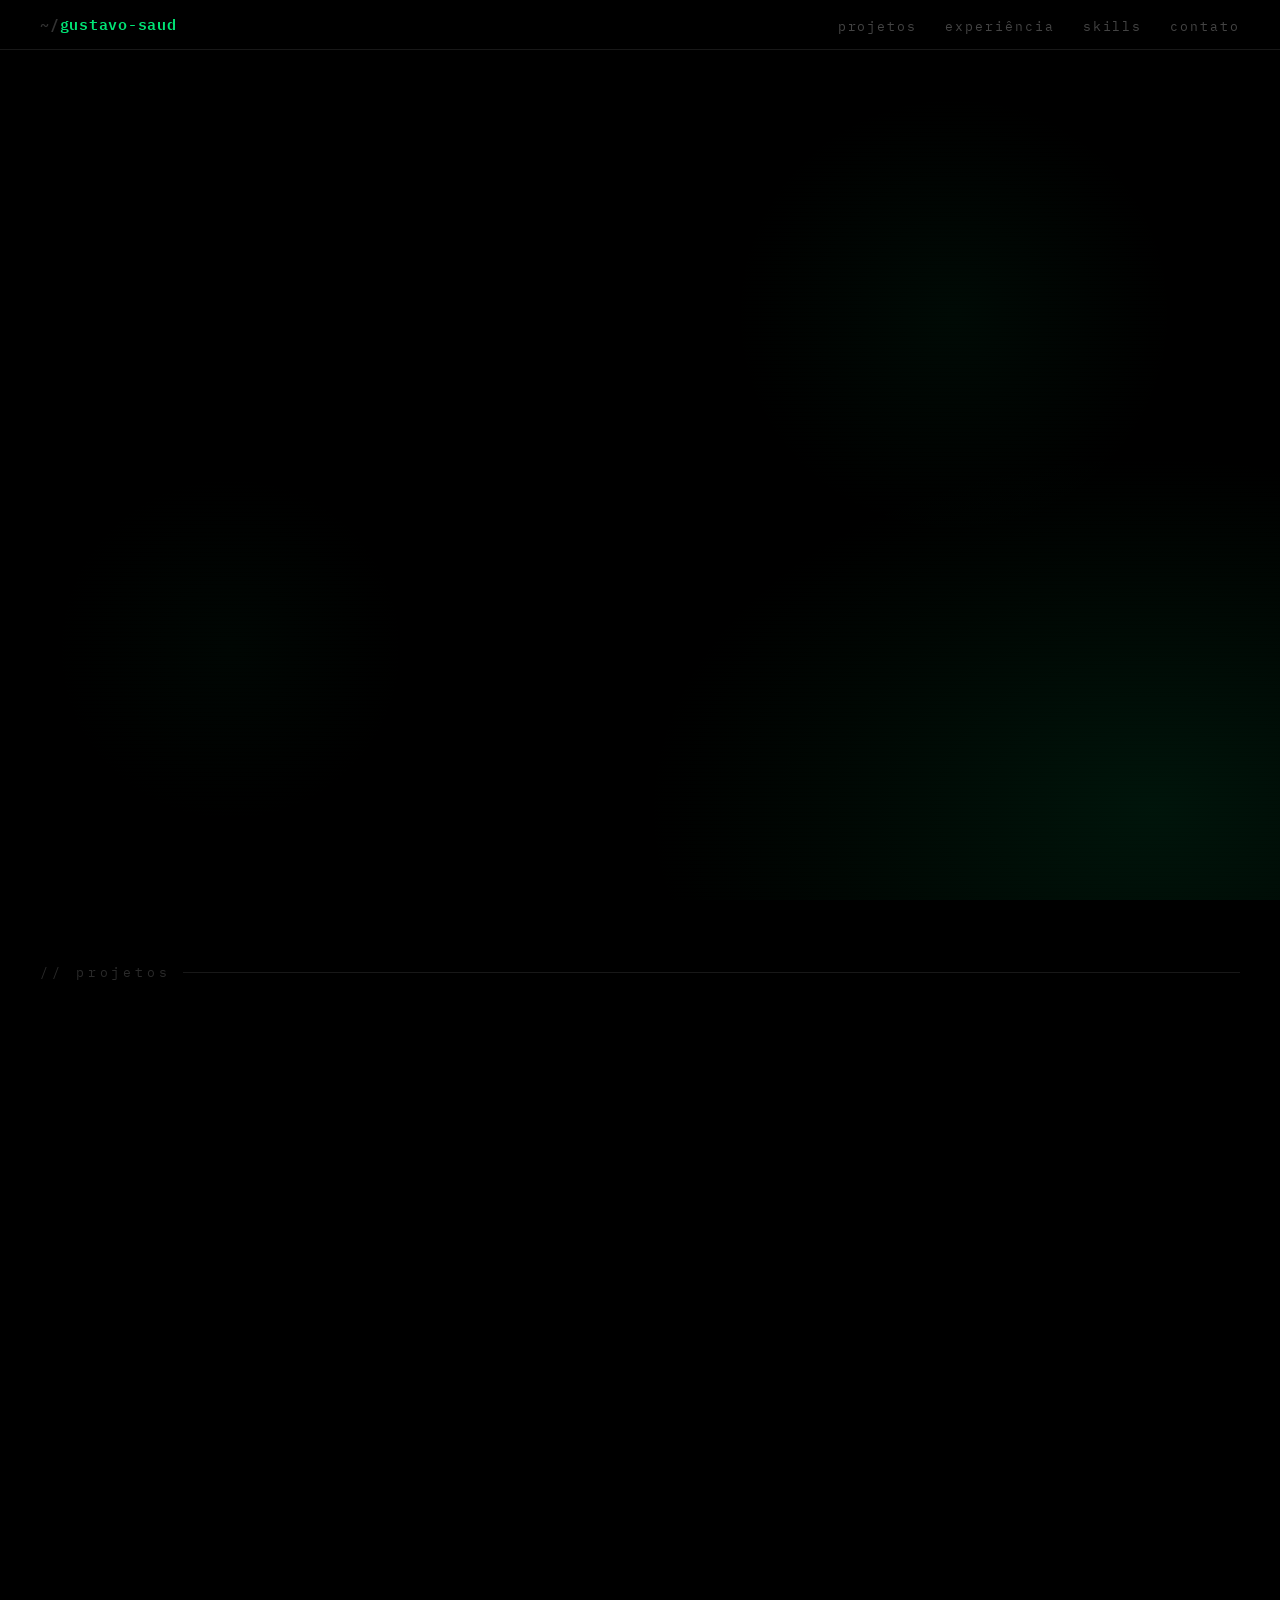
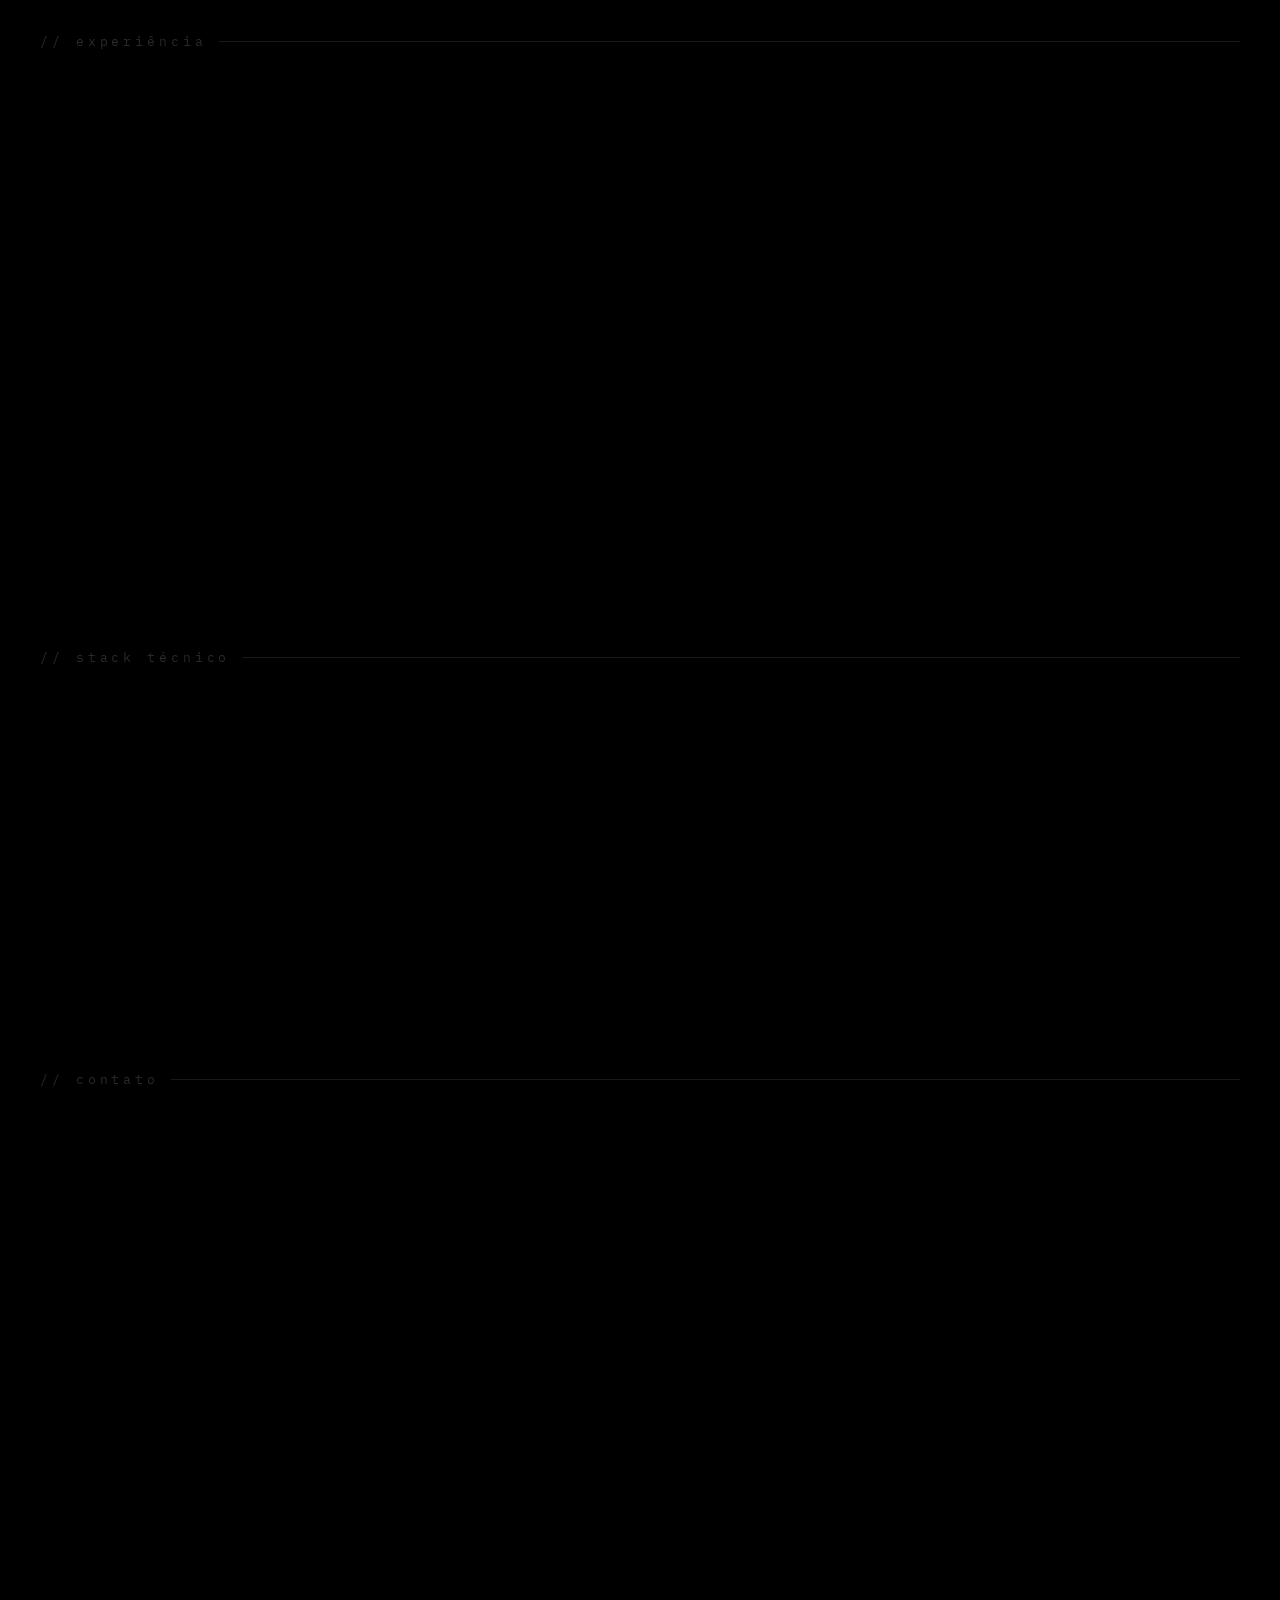
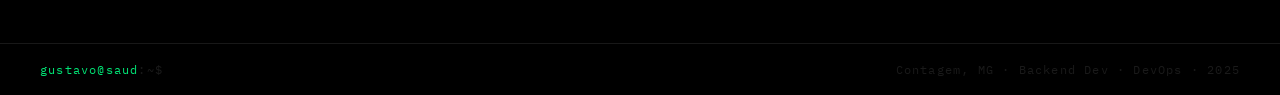
==== index.html @ 78faa511 "Update index.html" ====
<!DOCTYPE html>
<html lang="pt-BR">
<head>
  <meta charset="UTF-8"/>
  <meta name="viewport" content="width=device-width, initial-scale=1.0"/>
  <title>Gustavo Saud — Backend Dev & DevOps</title>

  <!-- Fonts -->
  <link href="https://fonts.googleapis.com/css2?family=IBM+Plex+Mono:wght@300;400;500;600&display=swap" rel="stylesheet"/>

  <!-- Devicons -->
  <link rel="stylesheet" href="https://cdn.jsdelivr.net/gh/devicons/devicon@v2.16.0/devicon.min.css"/>

  <!-- Estilos -->
  <link rel="stylesheet" href="css/style.css"/>
</head>
<body>

  <!-- Barra de progresso de scroll -->
  <div id="progress"></div>

  <!-- Fundo animado (CSS puro — editável em style.css) -->
  <div class="bg-glow">
    <div class="glow-c"></div>
    <div class="glow-tr"></div>
    <div class="glow-bl"></div>
  </div>

  <!-- Cursor customizado -->
  <div class="cur-dot"  id="cdot"></div>
  <div class="cur-ring" id="cring"></div>

  <!-- ══════════════════════════════════
       MODAL (compartilhado por projetos
       e experiências)
  ══════════════════════════════════ -->
  <div class="modal-overlay" id="mo">
    <div class="modal">
      <div class="modal-header">
        <div id="mhc"></div>
        <button class="modal-close" id="mcl">✕</button>
      </div>
      <div class="modal-body" id="mb"></div>
    </div>
  </div>

  <!-- ══════════════════════════════════
       NAV
  ══════════════════════════════════ -->
  <nav>
    <div class="logo"><span>~/</span>gustavo-saud</div>
    <ul class="nav-links">
      <li><a href="#projects">projetos</a></li>
      <li><a href="#experience">experiência</a></li>
      <li><a href="#skills">skills</a></li>
      <li><a href="#contact">contato</a></li>
    </ul>
  </nav>

  <!-- ══════════════════════════════════
       HERO
  ══════════════════════════════════ -->
  <section id="hero">
    <div class="hero-left">
      <div class="hero-tag reveal-left">
        — <span id="typed-tag" class="hero-typed"></span>
      </div>
      <h1>
        <div class="h1-s reveal-left" style="transition-delay:.05s">Gustavo</div>
        <div class="h1-o reveal-left" style="transition-delay:.1s">Saud</div>
      </h1>
      <p class="hero-sub reveal-left" style="transition-delay:.15s">
        Analista NOC Jr. na Prolinx, monitorando infraestrutura 24x7.
        Construo APIs com Django, automatizo pipelines com Docker
        e tenho 2 sistemas em produção.
      </p>
      <div class="hero-btns reveal-left" style="transition-delay:.2s">
        <a href="#projects" class="btn btn-p">ver projetos</a>
        <a href="#contact"  class="btn btn-g">contato</a>
        <a href="cv.pdf" download class="btn btn-cv">↓ download cv</a>
      </div>
    </div>

    <div class="hero-right">
      <div class="hcard reveal" style="transition-delay:.10s">
        <div class="hcard-label">// Experiência</div>
        <div class="hcard-val" data-target="2" data-suffix="+">0+</div>
        <div class="hcard-sub">anos em tecnologia</div>
      </div>
      <div class="hcard reveal" style="transition-delay:.15s">
        <div class="hcard-label">// Em produção</div>
        <div class="hcard-val" data-target="2" data-suffix="">0</div>
        <div class="hcard-sub">projetos ativos</div>
      </div>
      <div class="hcard reveal" style="transition-delay:.20s">
        <div class="hcard-label">// Status</div>
        <div class="hcard-sub" style="margin-top:8px;font-size:13px;">
          <span class="sdot"></span>Aberto a oportunidades
        </div>
      </div>
      <div class="hcard reveal" style="transition-delay:.25s">
        <div class="hcard-label">// Clouds</div>
        <div class="hcard-val" data-target="3" data-suffix="">0</div>
        <div class="hcard-sub">AWS · Azure · Huawei</div>
      </div>
      <div class="hcard reveal" style="padding:0;overflow:hidden;border-radius:8px;transition-delay:.30s">
        <img
          src="https://i.ibb.co/qMgWtKKs/Whats-App-Image-2026-05-28-at-22-35-43.jpg"
          alt="Gustavo Saud"
          style="width:100%;height:100%;min-height:158px;object-fit:cover;object-position:center top;display:block;filter:grayscale(20%) contrast(1.05);"
        />
      </div>
      <div class="hcard reveal" style="transition-delay:.35s">
        <div class="hcard-label">// Stack</div>
        <div class="tech-list">
          <span class="tech on">Python</span>
          <span class="tech on">Django</span>
          <span class="tech on">Docker</span>
          <span class="tech">Linux</span>
          <span class="tech">Zabbix</span>
          <span class="tech">n8n</span>
        </div>
      </div>
    </div>
  </section>

  <!-- ══════════════════════════════════
       PROJETOS
  ══════════════════════════════════ -->
  <section class="bsec" id="projects">
    <div class="sec-label">// projetos</div>
    <div class="proj-bento">

      <div class="cb pcard reveal" onclick="openM('proj','growth')">
        <div class="pcard-badge"><span class="sdot" style="width:5px;height:5px;"></span>EM PRODUÇÃO</div>
        <div class="pcard-num">01</div>
        <div class="pcard-name">Growth Ocean — CRM & ERP</div>
        <div class="pcard-desc">Sistema completo de gestão para agência de marketing digital. Do funil de captação até a entrega, tudo em uma plataforma.</div>
        <div class="pcard-stack">
          <span class="stag"><i class="devicon-django-plain"></i>Django 5.1</span>
          <span class="stag"><i class="devicon-postgresql-plain"></i>PostgreSQL</span>
          <span class="stag"><i class="devicon-docker-plain"></i>Docker</span>
          <span class="stag">Railway</span>
          <span class="stag">Asaas</span>
        </div>
        <div class="pcard-hint">clique para ver detalhes →</div>
      </div>

      <div class="cb pcard reveal" style="transition-delay:.05s" onclick="openM('proj','billing')">
        <div class="pcard-badge"><span class="sdot" style="width:5px;height:5px;"></span>EM PRODUÇÃO</div>
        <div class="pcard-num">02</div>
        <div class="pcard-name">Plataforma Multi-Cloud Billing</div>
        <div class="pcard-desc">Gestão centralizada de custos AWS, Azure e Huawei para empresa de cibersegurança e infraestrutura.</div>
        <div class="pcard-stack">
          <span class="stag"><i class="devicon-python-plain"></i>Python</span>
          <span class="stag"><i class="devicon-django-plain"></i>Django</span>
          <span class="stag"><i class="devicon-docker-plain"></i>Docker Swarm</span>
          <span class="stag">n8n</span>
        </div>
        <div class="pcard-hint">clique para ver detalhes →</div>
      </div>

      <div class="cb pcard reveal" style="transition-delay:.10s" onclick="openM('proj','homelab')">
        <div class="pcard-num">03</div>
        <div class="pcard-name">Saud Homelab</div>
        <div class="pcard-desc">Ambiente pessoal de monitoramento com Zabbix e alertas automáticos via Telegram Bot API.</div>
        <div class="pcard-stack">
          <span class="stag">Zabbix</span>
          <span class="stag"><i class="devicon-python-plain"></i>Python</span>
          <span class="stag"><i class="devicon-ubuntu-plain"></i>Ubuntu Server</span>
          <span class="stag"><i class="devicon-docker-plain"></i>Docker</span>
        </div>
        <div class="pcard-hint">clique para ver detalhes →</div>
      </div>

      <div class="cb pcard reveal" style="transition-delay:.15s" onclick="openM('proj','transparencia')">
        <div class="pcard-num">04</div>
        <div class="pcard-name">Transparência Bot</div>
        <div class="pcard-desc">Bot RPA para consulta no Portal da Transparência com bypass de WAF e evidência em Base64.</div>
        <div class="pcard-stack">
          <span class="stag"><i class="devicon-python-plain"></i>Python</span>
          <span class="stag"><i class="devicon-fastapi-plain"></i>FastAPI</span>
          <span class="stag">Playwright</span>
          <span class="stag"><i class="devicon-docker-plain"></i>Docker</span>
          <span class="stag">n8n</span>
        </div>
        <div class="pcard-hint">clique para ver detalhes →</div>
      </div>

    </div>
  </section>

  <!-- ══════════════════════════════════
       EXPERIÊNCIA
  ══════════════════════════════════ -->
  <section class="bsec" id="experience">
    <div class="sec-label">// experiência</div>
    <div class="exp-bento">

      <div class="cb ecard reveal" onclick="openM('exp','noc')">
        <div class="ecard-period">Out/2025 – Atual <span class="ecard-now">● ATUAL</span></div>
        <div class="ecard-co">Prolinx</div>
        <div class="ecard-role">Analista de Monitoramento Jr. (NOC)</div>
        <ul class="ecard-ul">
          <li>Monitoramento 24x7 com Zabbix</li>
          <li>Resposta a incidentes · Linux</li>
          <li>VMware · Hyper-V · Service Desk</li>
        </ul>
        <div class="ecard-hint">clique para ver detalhes →</div>
      </div>

      <div class="cb ecard reveal" style="transition-delay:.05s" onclick="openM('exp','suporte_prolinx')">
        <div class="ecard-period">Dez/2024 – Out/2025</div>
        <div class="ecard-co">Prolinx</div>
        <div class="ecard-role">Assistente de Suporte Técnico</div>
        <ul class="ecard-ul">
          <li>Suporte remoto · Windows · M365</li>
          <li>Sophos · pfSense · VPN</li>
        </ul>
        <div class="ecard-hint">clique para ver detalhes →</div>
      </div>

      <div class="cb ecard reveal" style="transition-delay:.10s" onclick="openM('exp','siematec')">
        <div class="ecard-period">Jun/2024 – Nov/2024</div>
        <div class="ecard-co">Siematec Informática</div>
        <div class="ecard-role">Analista de Suporte</div>
        <ul class="ecard-ul">
          <li>Suporte ERP especializado</li>
          <li>Análise SQL · Scripts corretivos</li>
        </ul>
        <div class="ecard-hint">clique para ver detalhes →</div>
      </div>

      <div class="cb ecard reveal" style="transition-delay:.15s" onclick="openM('exp','space_telecom')">
        <div class="ecard-period">Out/2023 – Jul/2024</div>
        <div class="ecard-co">Space Telecom</div>
        <div class="ecard-role">Técnico de Suporte</div>
        <ul class="ecard-ul">
          <li>Config de roteadores · ONU · ONT</li>
          <li>Monitoramento e análise de rede</li>
        </ul>
        <div class="ecard-hint">clique para ver detalhes →</div>
      </div>

    </div>
  </section>

  <!-- ══════════════════════════════════
       SKILLS
  ══════════════════════════════════ -->
  <section class="bsec" id="skills">
    <div class="sec-label">// stack técnico</div>
    <div class="skills-grid">

      <div class="cb scard reveal">
        <div class="scard-title">// backend</div>
        <div class="skill-items">
          <div class="skill-item hot"><i class="devicon-python-plain colored"></i>Python</div>
          <div class="skill-item hot"><i class="devicon-django-plain"></i>Django</div>
          <div class="skill-item"><i class="devicon-nodejs-plain colored"></i>Node.js</div>
          <div class="skill-item"><i class="devicon-flask-original"></i>Flask</div>
          <div class="skill-item"><i class="devicon-fastapi-plain colored"></i>FastAPI</div>
        </div>
      </div>

      <div class="cb scard reveal" style="transition-delay:.05s">
        <div class="scard-title">// devops</div>
        <div class="skill-items">
          <div class="skill-item hot"><i class="devicon-docker-plain colored"></i>Docker</div>
          <div class="skill-item hot"><i class="devicon-docker-plain colored"></i>Docker Swarm</div>
          <div class="skill-item"><i class="devicon-linux-plain colored"></i>Linux</div>
          <div class="skill-item"><i class="devicon-bash-plain colored"></i>Bash</div>
          <div class="skill-item">Traefik</div>
          <div class="skill-item">n8n</div>
        </div>
      </div>

      <div class="cb scard reveal" style="transition-delay:.10s">
        <div class="scard-title">// cloud & infra</div>
        <div class="skill-items">
          <div class="skill-item"><i class="devicon-amazonwebservices-plain colored"></i>AWS</div>
          <div class="skill-item"><i class="devicon-azure-plain colored"></i>Azure</div>
          <div class="skill-item">Huawei Cloud</div>
          <div class="skill-item">VMware</div>
          <div class="skill-item">Hyper-V</div>
        </div>
      </div>

      <div class="cb scard reveal" style="transition-delay:.15s">
        <div class="scard-title">// banco de dados</div>
        <div class="skill-items">
          <div class="skill-item hot"><i class="devicon-postgresql-plain colored"></i>PostgreSQL</div>
          <div class="skill-item"><i class="devicon-mysql-plain colored"></i>MySQL</div>
          <div class="skill-item"><i class="devicon-microsoftsqlserver-plain colored"></i>SQL Server</div>
        </div>
      </div>

      <div class="cb scard reveal" style="transition-delay:.20s">
        <div class="scard-title">// monitoramento</div>
        <div class="skill-items">
          <div class="skill-item hot">Zabbix</div>
          <div class="skill-item">NOC 24x7</div>
          <div class="skill-item"><i class="devicon-telegram-plain colored"></i>Telegram Bot</div>
        </div>
      </div>

      <div class="cb scard reveal" style="transition-delay:.25s">
        <div class="scard-title">// redes & seg.</div>
        <div class="skill-items">
          <div class="skill-item">Sophos</div>
          <div class="skill-item">pfSense</div>
          <div class="skill-item">VPN</div>
          <div class="skill-item">Firewall</div>
        </div>
      </div>

    </div>
  </section>

  <!-- ══════════════════════════════════
       CONTATO
  ══════════════════════════════════ -->
  <section class="bsec" id="contact">
    <div class="sec-label">// contato</div>
    <div class="contact-bento">

      <div class="term-card reveal">
        <div class="term-bar">
          <div class="dot dr"></div>
          <div class="dot dy"></div>
          <div class="dot dg"></div>
        </div>
        <div class="term-body">
          <div class="term-col">
            <span><span class="ps">❯</span> whoami</span>
            <span class="vl">Gustavo Saud</span>
            <span>&nbsp;</span>
            <span><span class="ps">❯</span> cat local.txt</span>
            <span class="vl">Contagem, MG</span>
          </div>
          <div class="term-col">
            <span><span class="ps">❯</span> cat status.txt</span>
            <span class="vl">disponível</span>
            <span>&nbsp;</span>
            <span><span class="ps">❯</span> <span class="blink">_</span></span>
          </div>
        </div>
      </div>

      <a href="mailto:gusaud@hotmail.com" class="cb ccard reveal">
        <div class="ccard-label">// email</div>
        <div class="ccard-val">gusaud@hotmail.com</div>
        <div class="ccard-arrow">→</div>
      </a>

      <a href="https://linkedin.com/in/gustavosaud" target="_blank" class="cb ccard reveal" style="transition-delay:.05s">
        <div class="ccard-label">// linkedin</div>
        <div class="ccard-val">linkedin.com/in/gustavosaud</div>
        <div class="ccard-arrow">→</div>
      </a>

      <a href="https://github.com/robacenadev" target="_blank" class="cb ccard reveal" style="transition-delay:.10s">
        <div class="ccard-label">// github</div>
        <div class="ccard-val">
          <i class="devicon-github-original" style="font-size:15px;margin-right:4px;vertical-align:middle;"></i>
          robacenadev
        </div>
        <div class="ccard-arrow">→</div>
      </a>

      <a href="tel:+5531992109113" class="cb ccard reveal" style="transition-delay:.15s">
        <div class="ccard-label">// telefone</div>
        <div class="ccard-val">(31) 99210-9113</div>
        <div class="ccard-arrow">→</div>
      </a>

      <div class="cb ccard reveal" style="transition-delay:.20s;border-color:rgba(0,230,118,.1);">
        <div class="ccard-label">// certificações</div>
        <div style="margin-top:auto;font-size:10px;color:#333;line-height:2;">
          Sophos FW Engineer<br>
          Sophos Endpoint Eng.<br>
          ADS — Estácio
        </div>
      </div>

    </div>
  </section>

  <!-- ══════════════════════════════════
       FOOTER
  ══════════════════════════════════ -->
  <footer>
    <p><span class="g">gustavo@saud</span>:~$</p>
    <p>Contagem, MG · Backend Dev · DevOps · 2025</p>
  </footer>

  <!-- Scripts -->
  <script src="https://cdnjs.cloudflare.com/ajax/libs/typed.js/2.0.16/typed.umd.js"></script>
  <script src="js/background.js"></script>
  <script src="js/main.js"></script>

</body>
</html>
---- css/style.css ----
/* ── RESET & VARS ── */
*, *::before, *::after { margin: 0; padding: 0; box-sizing: border-box; cursor: none; }
html { scroll-behavior: smooth; }

:root {
  --bg:     #000000;
  --card:   #080808;
  --card2:  #0e0e0e;
  --border: #181818;
  --bord2:  #00e676;
  --green:  #00e676;
  --green2: #00c853;
  --muted:  #1c5c38;
  --dim:    #0a2e1c;
  --text:   #f0f0f0;
  --sub:    #707070;
}

body {
  background: var(--bg);
  color: var(--text);
  font-family: 'IBM Plex Mono', monospace;
  overflow-x: hidden;
}

/* ── SCANLINE OVERLAY ── */
body::after {
  content: '';
  position: fixed;
  inset: 0;
  background: repeating-linear-gradient(
    0deg,
    transparent, transparent 3px,
    rgba(0,0,0,.04) 3px, rgba(0,0,0,.04) 4px
  );
  pointer-events: none;
  z-index: 2;
}

/* ── SCROLL PROGRESS ── */
#progress {
  position: fixed;
  top: 0; left: 0;
  height: 2px;
  background: var(--green);
  z-index: 999;
  width: 0%;
  transition: width .1s linear;
  box-shadow: 0 0 8px rgba(0,230,118,.6);
}

/* ── GLOW BACKGROUND ── */
.bg-glow {
  position: fixed;
  inset: 0;
  z-index: 0;
  pointer-events: none;
  overflow: hidden;
}
.glow-c {
  position: absolute;
  top: 50%; left: 50%;
  width: 80vw; height: 80vh;
  background: radial-gradient(ellipse, rgba(0,230,118,.09) 0%, rgba(0,180,80,.04) 45%, transparent 70%);
  border-radius: 50%;
  animation: breathe-c 5s ease-in-out infinite;
}
.glow-tr {
  position: absolute;
  top: 10%; right: 8%;
  width: 35vw; height: 35vw;
  background: radial-gradient(circle, rgba(0,200,100,.05) 0%, transparent 70%);
  border-radius: 50%;
  animation: breathe 7s ease-in-out infinite reverse;
}
.glow-bl {
  position: absolute;
  bottom: 8%; left: 4%;
  width: 28vw; height: 28vw;
  background: radial-gradient(circle, rgba(0,160,80,.04) 0%, transparent 70%);
  border-radius: 50%;
  animation: breathe 9s ease-in-out infinite 2s;
}
@keyframes breathe-c {
  0%, 100% { transform: translate(-50%,-50%) scale(1); opacity: .7; }
  50%       { transform: translate(-50%,-50%) scale(1.18); opacity: 1; }
}
@keyframes breathe {
  0%, 100% { transform: scale(1); opacity: .6; }
  50%       { transform: scale(1.22); opacity: 1; }
}

/* ── CUSTOM CURSOR ── */
.cur-dot {
  position: fixed;
  width: 6px; height: 6px;
  background: var(--green);
  border-radius: 50%;
  pointer-events: none;
  z-index: 9999;
  transform: translate(-50%,-50%);
  transition: transform .1s;
}
.cur-ring {
  position: fixed;
  width: 28px; height: 28px;
  border: 1.5px solid rgba(0,230,118,.5);
  border-radius: 50%;
  pointer-events: none;
  z-index: 9998;
  transform: translate(-50%,-50%);
  transition: width .2s, height .2s, border-color .2s;
}
.cur-ring.hover { width: 44px; height: 44px; border-color: var(--green); }

/* ── NAV ── */
nav {
  position: fixed;
  top: 0; left: 0; right: 0;
  z-index: 300;
  display: flex;
  align-items: center;
  justify-content: space-between;
  padding: 0 40px;
  height: 50px;
  background: rgba(0,0,0,.92);
  border-bottom: 1px solid var(--border);
  backdrop-filter: blur(20px);
}
.logo { font-size: 15px; font-weight: 600; color: var(--green); letter-spacing: .05em; }
.logo span { color: #333; }
.nav-links { display: flex; gap: 28px; list-style: none; }
.nav-links a {
  font-size: 13px;
  color: #444;
  text-decoration: none;
  letter-spacing: .15em;
  transition: color .2s;
  position: relative;
  padding-bottom: 2px;
}
.nav-links a::after {
  content: '';
  position: absolute;
  bottom: 0; left: 0;
  width: 0; height: 1px;
  background: var(--green);
  transition: width .3s;
}
.nav-links a:hover,
.nav-links a.active { color: var(--green); }
.nav-links a:hover::after,
.nav-links a.active::after { width: 100%; }

/* ── HERO ── */
#hero {
  min-height: 100vh;
  display: grid;
  grid-template-columns: 1fr 1fr;
  align-items: center;
  padding: 80px 40px 40px;
  position: relative;
  z-index: 10;
  gap: 48px;
}
.hero-tag {
  font-size: 13px;
  color: #333;
  letter-spacing: .3em;
  margin-bottom: 18px;
  display: flex;
  align-items: center;
  gap: 10px;
}
.hero-tag::before { content: ''; width: 24px; height: 1px; background: var(--green); }
.hero-typed { color: var(--green); min-height: 1em; }

h1 {
  font-size: clamp(56px, 7.5vw, 100px);
  font-weight: 600;
  line-height: .88;
  letter-spacing: -.03em;
  margin-bottom: 22px;
}
.h1-s { color: var(--text); }
.h1-o { color: transparent; -webkit-text-stroke: 1px var(--green); }

.hero-sub {
  font-size: 14px;
  color: var(--sub);
  line-height: 2;
  margin-bottom: 32px;
  font-weight: 300;
  max-width: 380px;
}
.hero-btns { display: flex; gap: 10px; flex-wrap: wrap; }

.btn {
  font-family: 'IBM Plex Mono', monospace;
  font-size: 13px;
  letter-spacing: .08em;
  padding: 12px 24px;
  border-radius: 3px;
  text-decoration: none;
  transition: all .25s;
  display: inline-flex;
  align-items: center;
  gap: 8px;
}
.btn-p { background: var(--green); color: #000; font-weight: 600; border: 1px solid var(--green); }
.btn-p:hover { background: transparent; color: var(--green); }
.btn-g { border: 1px solid #1f1f1f; color: #444; }
.btn-g:hover { border-color: var(--green); color: var(--green); }
.btn-cv { border: 1px solid var(--muted); color: var(--green); }
.btn-cv:hover { background: rgba(0,230,118,.06); border-color: var(--green); }

/* ── HERO RIGHT ── */
.hero-right { display: grid; grid-template-columns: 1fr 1fr; gap: 8px; }
.hcard {
  background: var(--card);
  border: 1px solid var(--border);
  border-radius: 8px;
  padding: 18px;
  position: relative;
  overflow: hidden;
  transition: all .3s;
}
.hcard:hover {
  border-color: #222;
  background: var(--card2);
  transform: translateY(-3px);
  box-shadow: 0 8px 28px rgba(0,230,118,.05);
}
.hcard::before {
  content: '';
  position: absolute;
  inset: 0;
  background: radial-gradient(circle at 50% 0%, rgba(0,230,118,.05), transparent 65%);
  opacity: 0;
  transition: opacity .3s;
}
.hcard:hover::before { opacity: 1; }
.hcard-label { font-size: 11px; color: #2a2a2a; letter-spacing: .2em; margin-bottom: 8px; }
.hcard-val { font-size: 26px; font-weight: 600; color: var(--green); letter-spacing: -.02em; }
.hcard-sub { font-size: 12px; color: #404040; margin-top: 4px; }

.sdot {
  display: inline-block;
  width: 7px; height: 7px;
  border-radius: 50%;
  background: var(--green);
  margin-right: 6px;
  animation: pdot 2s ease-in-out infinite;
}
@keyframes pdot {
  0%, 100% { box-shadow: 0 0 0 0 rgba(0,230,118,.5); }
  50%       { box-shadow: 0 0 0 5px rgba(0,230,118,0); }
}

.tech-list { display: flex; flex-wrap: wrap; gap: 5px; margin-top: 10px; }
.tech {
  font-size: 11px;
  color: #333;
  border: 1px solid var(--border);
  padding: 2px 7px;
  border-radius: 2px;
  transition: all .2s;
}
.tech.on, .tech:hover { color: var(--green); border-color: var(--muted); }

/* ── SECTIONS ── */
.bsec { padding: 64px 40px; position: relative; z-index: 10; }
.sec-label {
  font-size: 13px;
  color: #2a2a2a;
  letter-spacing: .3em;
  margin-bottom: 28px;
  display: flex;
  align-items: center;
  gap: 12px;
}
.sec-label::after { content: ''; flex: 1; height: 1px; background: var(--border); }

/* ── CARD BASE ── */
.cb {
  background: var(--card);
  border: 1px solid var(--border);
  border-radius: 10px;
  transition: all .3s cubic-bezier(.34,1.2,.64,1);
  position: relative;
  overflow: hidden;
}
.cb:hover {
  background: var(--card2);
  border-color: #252525;
  transform: translateY(-7px) scale(1.01);
  box-shadow: 0 24px 60px rgba(0,230,118,.1), 0 0 0 1px rgba(0,230,118,.08);
}
.cb::after {
  content: '';
  position: absolute;
  bottom: 0; left: 0; right: 0;
  height: 1px;
  background: linear-gradient(90deg, transparent, var(--green), transparent);
  transform: scaleX(0);
  transition: transform .4s ease;
}
.cb:hover::after { transform: scaleX(1); }

/* ── PROJECTS ── */
.proj-bento { display: grid; grid-template-columns: 1fr 1fr; gap: 10px; }
.pcard { padding: 26px; cursor: pointer; }
.pcard::before {
  content: '';
  position: absolute;
  left: 0; top: 0; bottom: 0;
  width: 2px;
  background: var(--green);
  transform: scaleY(0);
  transform-origin: bottom;
  transition: transform .4s ease;
}
.pcard:hover::before { transform: scaleY(1); }
.pcard-badge {
  display: inline-flex;
  align-items: center;
  gap: 6px;
  font-size: 11px;
  color: var(--green);
  background: rgba(0,230,118,.06);
  border: 1px solid rgba(0,230,118,.15);
  padding: 4px 10px;
  border-radius: 2px;
  margin-bottom: 14px;
  letter-spacing: .12em;
}
.pcard-num { font-size: 11px; color: #1a1a1a; margin-bottom: 7px; letter-spacing: .1em; }
.pcard-name { font-size: 19px; font-weight: 600; color: var(--text); margin-bottom: 9px; line-height: 1.2; }
.pcard-desc { font-size: 13px; color: var(--sub); line-height: 1.9; font-weight: 300; }
.pcard-stack { display: flex; flex-wrap: wrap; gap: 5px; margin-top: 16px; }
.stag {
  font-size: 11px;
  color: #333;
  border: 1px solid var(--border);
  background: var(--bg);
  padding: 3px 8px;
  border-radius: 2px;
  transition: all .2s;
  display: flex;
  align-items: center;
  gap: 5px;
}
.stag i { font-size: 13px; }
.stag:hover { color: var(--green); border-color: var(--muted); }
.pcard-hint {
  font-size: 12px;
  color: #1a1a1a;
  margin-top: 14px;
  letter-spacing: .1em;
  display: flex;
  align-items: center;
  gap: 6px;
}
.pcard-hint::before { content: ''; flex: 1; height: 1px; background: var(--border); }

/* ── EXPERIENCE ── */
.exp-bento { display: grid; grid-template-columns: 1fr 1fr; gap: 10px; }
.ecard { padding: 24px; cursor: pointer; }
.ecard-period {
  font-size: 12px;
  color: #333;
  letter-spacing: .08em;
  margin-bottom: 10px;
  display: flex;
  justify-content: space-between;
  align-items: center;
}
.ecard-now {
  font-size: 11px;
  color: var(--green);
  background: rgba(0,230,118,.07);
  border: 1px solid rgba(0,230,118,.2);
  padding: 2px 7px;
  border-radius: 2px;
}
.ecard-co { font-size: 12px; color: var(--green); letter-spacing: .15em; margin-bottom: 4px; }
.ecard-role { font-size: 16px; font-weight: 600; color: var(--text); margin-bottom: 12px; line-height: 1.3; }
.ecard-ul { list-style: none; display: flex; flex-direction: column; gap: 5px; }
.ecard-ul li {
  font-size: 12px;
  color: var(--sub);
  line-height: 1.8;
  padding-left: 12px;
  position: relative;
  font-weight: 300;
}
.ecard-ul li::before {
  content: '▸';
  position: absolute;
  left: 0;
  color: var(--green);
  font-size: 9px;
  top: 3px;
}
.ecard-hint { font-size: 11px; color: #1e1e1e; margin-top: 12px; letter-spacing: .08em; }

/* ── SKILLS ── */
.skills-grid { display: grid; grid-template-columns: repeat(3,1fr); gap: 10px; }
.scard { padding: 20px; }
.scard-title { font-size: 11px; color: var(--green); letter-spacing: .22em; margin-bottom: 16px; }
.skill-items { display: flex; flex-wrap: wrap; gap: 8px; }
.skill-item {
  display: flex;
  align-items: center;
  gap: 7px;
  font-size: 12px;
  color: #555;
  border: 1px solid var(--border);
  background: var(--bg);
  padding: 6px 10px;
  border-radius: 3px;
  transition: all .2s;
}
.skill-item i { font-size: 16px; transition: transform .2s; }
.skill-item:hover { color: var(--green); border-color: var(--muted); background: #050505; }
.skill-item:hover i { transform: scale(1.15); }
.skill-item.hot { color: #888; border-color: #1a1a1a; }

/* ── CONTACT ── */
.contact-bento { display: grid; grid-template-columns: 1fr 1fr 1fr; gap: 10px; }
.ccard {
  padding: 22px;
  text-decoration: none;
  display: flex;
  flex-direction: column;
  justify-content: space-between;
  min-height: 115px;
}
.ccard-label { font-size: 11px; color: #2a2a2a; letter-spacing: .2em; }
.ccard-val { font-size: 14px; color: var(--green); margin-top: 14px; word-break: break-all; }
.ccard-arrow { font-size: 16px; color: #1a1a1a; text-align: right; margin-top: 6px; transition: all .2s; }
.ccard:hover .ccard-arrow { color: var(--green); transform: translateX(5px); }

.term-card { grid-column: span 3; border-radius: 10px; overflow: hidden; background: var(--card); border: 1px solid var(--border); }
.term-bar { background: var(--card2); padding: 8px 14px; display: flex; align-items: center; gap: 6px; border-bottom: 1px solid var(--border); }
.dot { width: 9px; height: 9px; border-radius: 50%; }
.dr { background: #ff5f57; } .dy { background: #febc2e; } .dg { background: #28c840; }
.term-body { padding: 16px 20px; font-size: 13px; line-height: 2.2; color: #383838; display: flex; gap: 48px; flex-wrap: wrap; }
.term-body .ps { color: var(--green); }
.term-body .vl { color: #aaa; }
.term-col { display: flex; flex-direction: column; }
.blink { animation: bl 1s step-end infinite; color: var(--green); }
@keyframes bl { 50% { opacity: 0; } }

/* ── MODAL ── */
.modal-overlay {
  position: fixed;
  inset: 0;
  z-index: 500;
  background: rgba(0,0,0,.88);
  backdrop-filter: blur(14px);
  display: flex;
  align-items: center;
  justify-content: center;
  opacity: 0;
  pointer-events: none;
  transition: opacity .3s;
  padding: 20px;
}
.modal-overlay.open { opacity: 1; pointer-events: all; }
.modal {
  background: #060606;
  border: 1px solid #1a1a1a;
  border-radius: 12px;
  width: 100%;
  max-width: 700px;
  max-height: 88vh;
  overflow-y: auto;
  transform: translateY(30px) scale(.92);
  position: relative;
  scrollbar-width: thin;
  scrollbar-color: #1a1a1a transparent;
}
.modal::-webkit-scrollbar { width: 3px; }
.modal::-webkit-scrollbar-thumb { background: #1a1a1a; border-radius: 2px; }
.modal-overlay.open .modal { animation: mIn .48s cubic-bezier(.34,1.5,.64,1) forwards; }
@keyframes mIn {
  from { opacity: 0; transform: translateY(30px) scale(.9); }
  to   { opacity: 1; transform: none; }
}
.modal-header {
  padding: 28px 32px 20px;
  border-bottom: 1px solid #111;
  display: flex;
  align-items: flex-start;
  justify-content: space-between;
  gap: 16px;
  position: sticky;
  top: 0;
  background: #060606;
  z-index: 1;
  border-radius: 12px 12px 0 0;
}
.modal-close {
  background: none;
  border: 1px solid #1a1a1a;
  color: #333;
  width: 32px; height: 32px;
  border-radius: 4px;
  font-size: 15px;
  display: flex;
  align-items: center;
  justify-content: center;
  transition: all .2s;
  flex-shrink: 0;
  font-family: 'IBM Plex Mono', monospace;
}
.modal-close:hover { border-color: var(--green); color: var(--green); }
.modal-body { padding: 28px 32px 32px; }
.modal-badge {
  display: inline-flex;
  align-items: center;
  gap: 6px;
  font-size: 11px;
  color: var(--green);
  background: rgba(0,230,118,.07);
  border: 1px solid rgba(0,230,118,.18);
  padding: 4px 10px;
  border-radius: 2px;
  margin-bottom: 12px;
  letter-spacing: .15em;
}
.modal-title { font-size: 26px; font-weight: 600; color: #fff; line-height: 1.2; margin-bottom: 5px; }
.modal-sub { font-size: 12px; color: #333; letter-spacing: .15em; line-height: 1.8; }

.mdiv { height: 1px; background: #111; margin: 20px 0; }
.mstitle {
  font-size: 13px;
  color: var(--green);
  letter-spacing: .25em;
  margin-bottom: 10px;
  display: flex;
  align-items: center;
  gap: 10px;
}
.mstitle::after { content: ''; flex: 1; height: 1px; background: #111; }
.mtext { font-size: 14px; color: #888; line-height: 1.9; font-weight: 300; }
.mfeatures { list-style: none; display: flex; flex-direction: column; gap: 8px; }
.mfeatures li {
  font-size: 14px;
  color: #888;
  line-height: 1.7;
  padding-left: 16px;
  position: relative;
  font-weight: 300;
}
.mfeatures li::before { content: '▸'; position: absolute; left: 0; color: var(--green); font-size: 11px; top: 3px; }
.mstack { display: flex; flex-wrap: wrap; gap: 7px; }
.mstag {
  font-size: 12px;
  color: var(--green);
  border: 1px solid rgba(0,230,118,.18);
  background: rgba(0,230,118,.04);
  padding: 5px 12px;
  border-radius: 3px;
  display: flex;
  align-items: center;
  gap: 6px;
}
.mstag i { font-size: 15px; }
.mactions { display: flex; gap: 10px; flex-wrap: wrap; margin-top: 24px; padding-top: 20px; border-top: 1px solid #111; }
.mbtn {
  font-family: 'IBM Plex Mono', monospace;
  font-size: 13px;
  letter-spacing: .08em;
  padding: 10px 20px;
  border-radius: 3px;
  text-decoration: none;
  transition: all .2s;
  display: inline-flex;
  align-items: center;
  gap: 7px;
}
.mbtn-p { background: var(--green); color: #000; font-weight: 600; border: 1px solid var(--green); }
.mbtn-p:hover { background: transparent; color: var(--green); }
.mbtn-g { border: 1px solid #1a1a1a; color: #333; }
.mbtn-g:hover { border-color: var(--green); color: var(--green); }
.mlock {
  display: flex;
  align-items: flex-start;
  gap: 12px;
  background: rgba(0,230,118,.02);
  border: 1px solid rgba(0,230,118,.08);
  border-radius: 6px;
  padding: 16px;
  margin-top: 20px;
}
.mlock-text { font-size: 14px; color: #3a5a48; line-height: 1.9; }
.mlock-text strong { color: var(--green); font-weight: 500; }

/* ── MODAL STAGGER ── */
.m-item { opacity: 0; transform: translateY(12px); transition: opacity .32s ease, transform .32s ease; }
.m-item.visible { opacity: 1; transform: none; }

/* ── FOOTER ── */
footer {
  border-top: 1px solid var(--border);
  padding: 18px 40px;
  display: flex;
  justify-content: space-between;
  position: relative;
  z-index: 10;
  font-size: 12px;
  color: #1a1a1a;
  letter-spacing: .1em;
}
footer .g { color: var(--green); }

/* ── REVEAL ANIMATIONS ── */
.reveal {
  opacity: 0;
  transform: translateY(24px) scale(.98);
  transition: opacity .6s cubic-bezier(.16,1,.3,1), transform .6s cubic-bezier(.16,1,.3,1);
}
.reveal.vis { opacity: 1; transform: none; }
.reveal-left {
  opacity: 0;
  transform: translateX(-24px);
  transition: opacity .6s cubic-bezier(.16,1,.3,1), transform .6s cubic-bezier(.16,1,.3,1);
}
.reveal-left.vis { opacity: 1; transform: none; }

/* ── RESPONSIVE ── */
@media (max-width: 900px) {
  * { cursor: auto; }
  .cur-dot, .cur-ring { display: none; }
  nav { padding: 0 20px; }
  .nav-links { display: none; }
  .bsec { padding: 48px 20px; }
  #hero { grid-template-columns: 1fr; padding: 80px 20px 60px; }
  .hero-right { display: none; }
  .proj-bento, .exp-bento { grid-template-columns: 1fr; }
  .skills-grid { grid-template-columns: 1fr 1fr; }
  .contact-bento { grid-template-columns: 1fr 1fr; }
  .term-card { grid-column: span 2; }
  footer { flex-direction: column; gap: 4px; text-align: center; padding: 18px 20px; }
  .modal-header, .modal-body { padding: 20px 18px; }
}
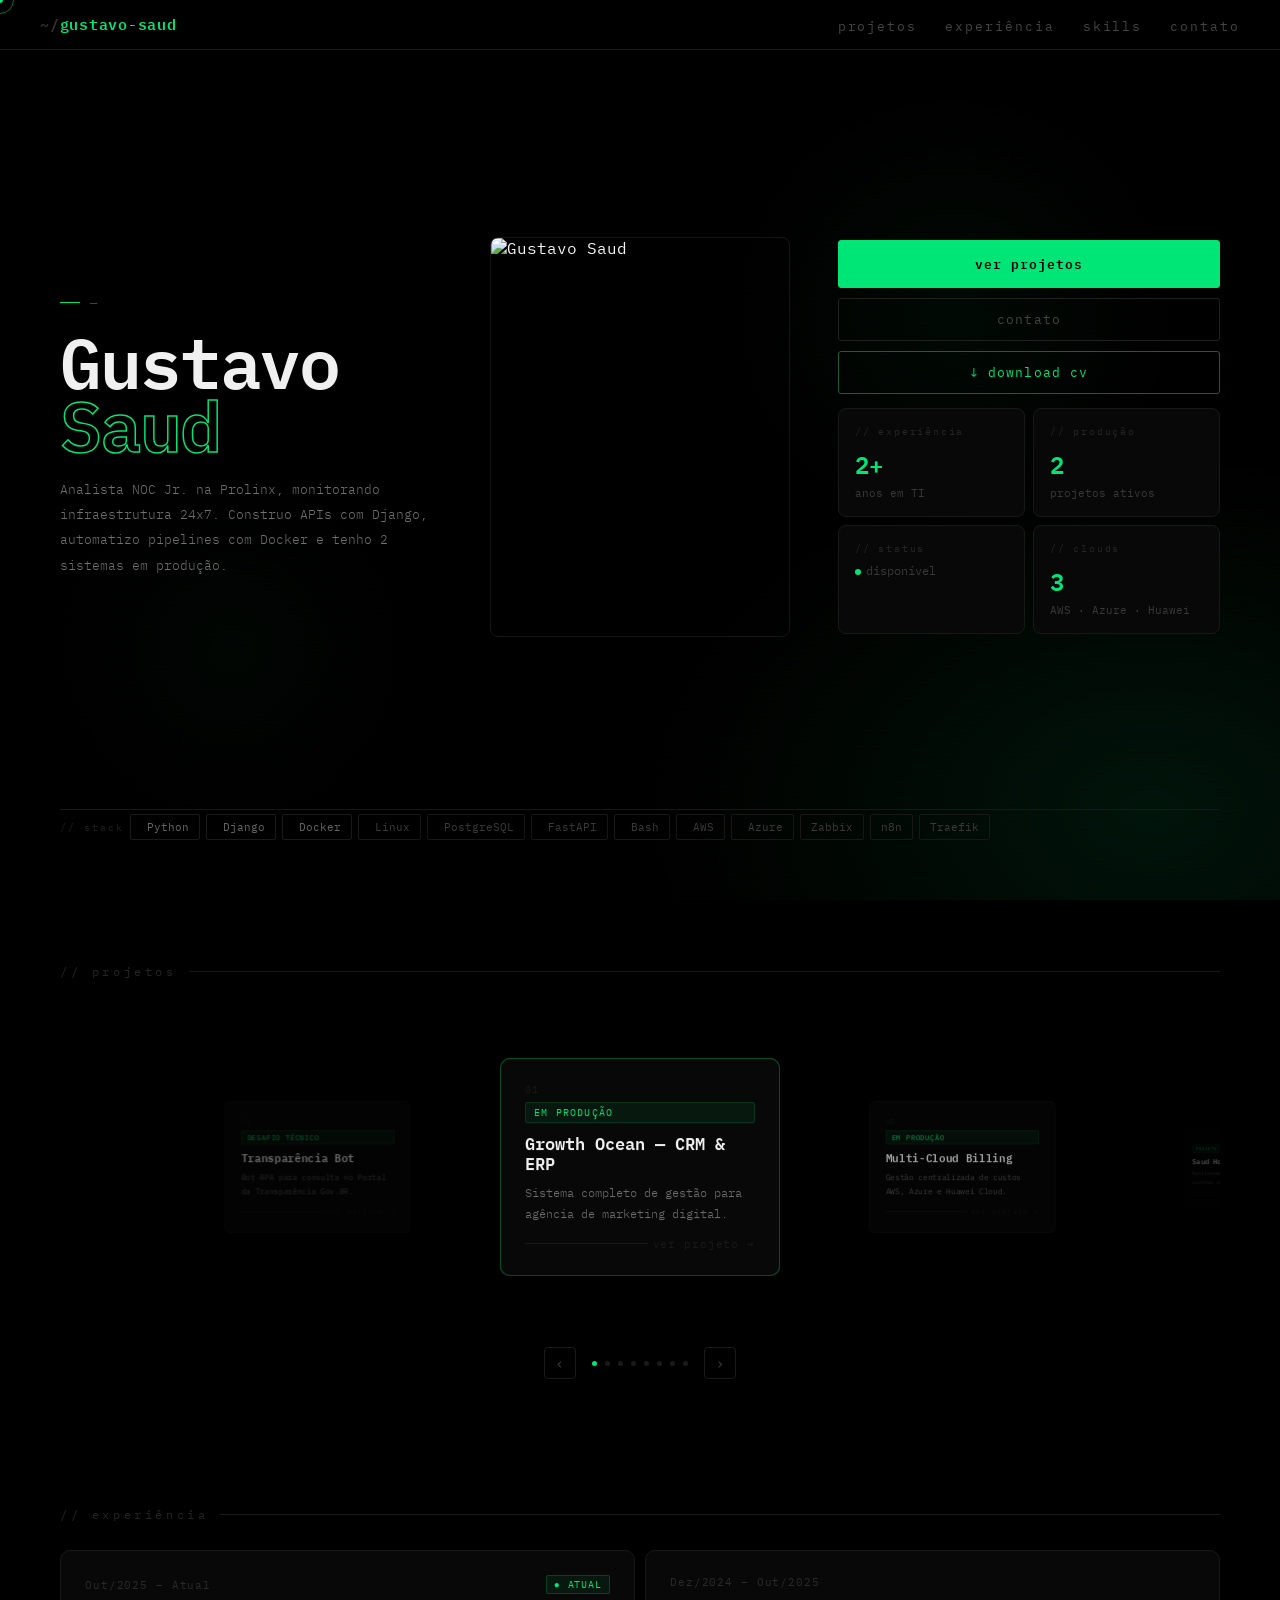
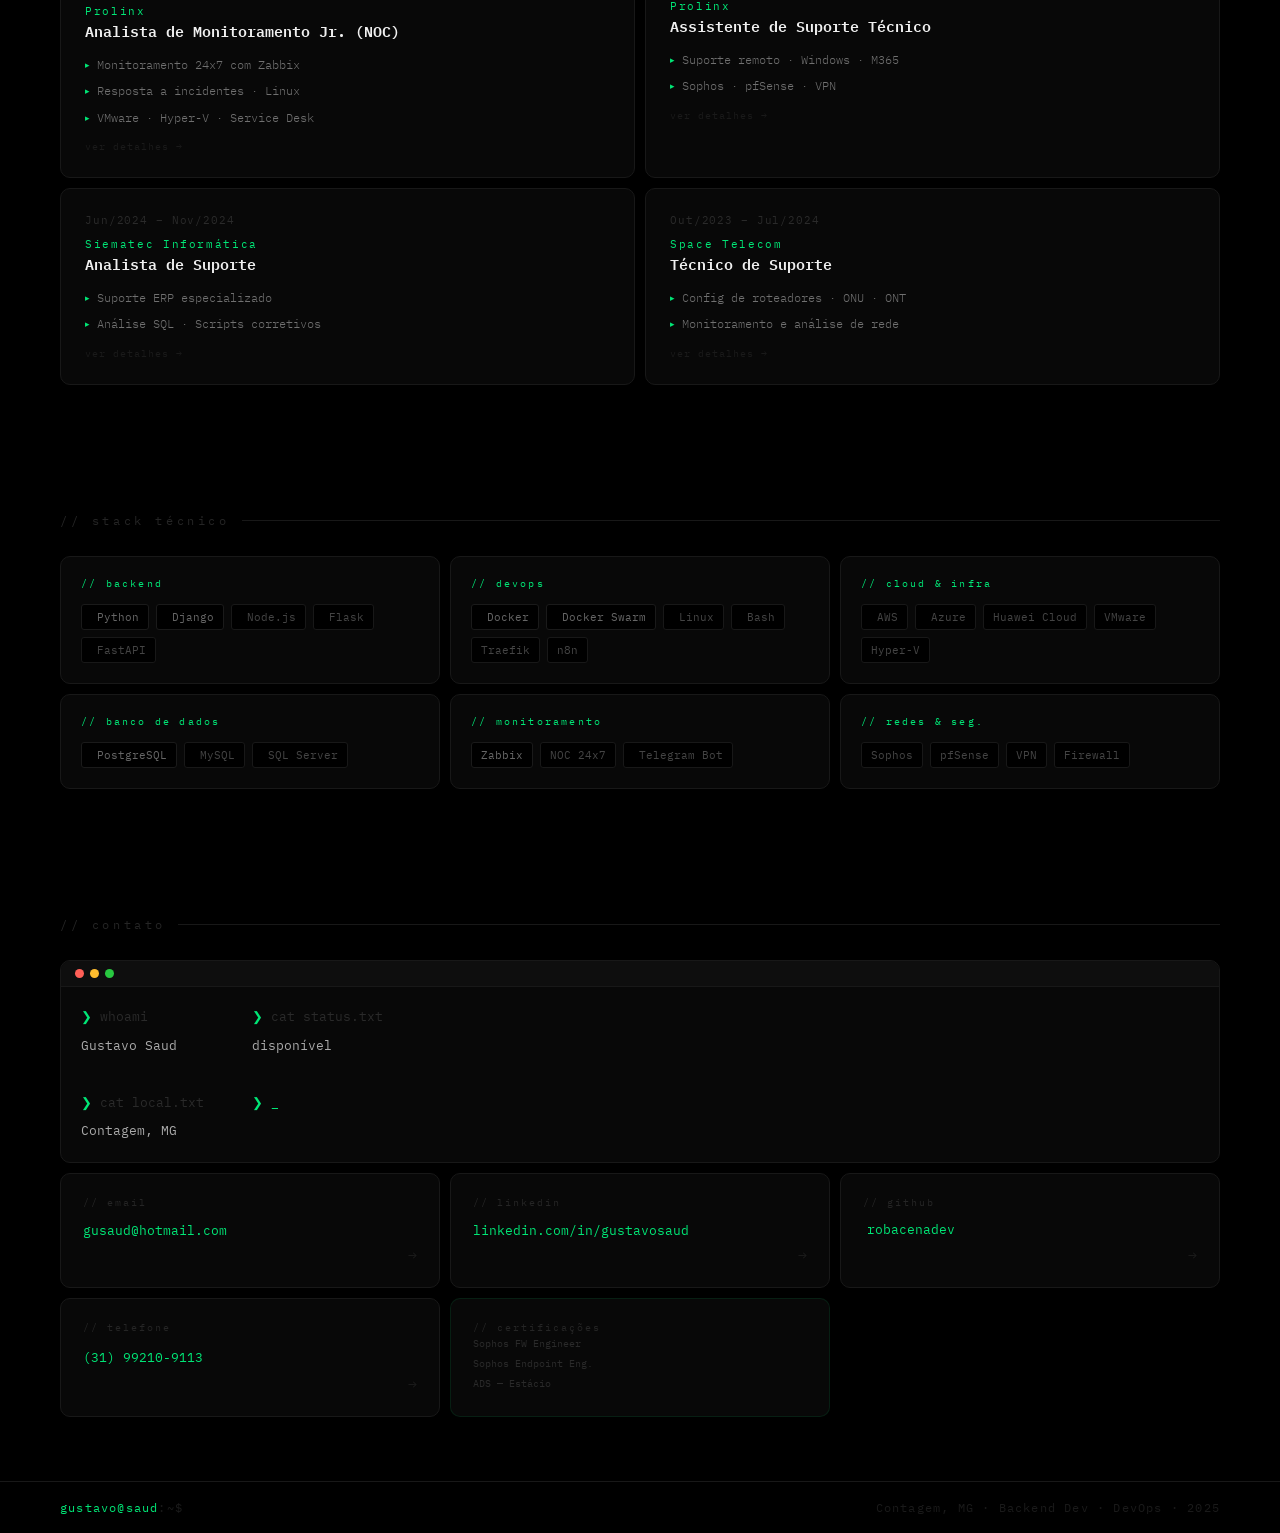
==== commit af745f70: "feat: reestrutura portfólio com páginas dedicadas e hero reformulado - Hero reformulado em 3 colunas" ====
--- a/index.html
+++ b/index.html
@@ -4,51 +4,19 @@
   <meta charset="UTF-8"/>
   <meta name="viewport" content="width=device-width, initial-scale=1.0"/>
   <title>Gustavo Saud — Backend Dev & DevOps</title>
-
-  <!-- Fonts -->
   <link href="https://fonts.googleapis.com/css2?family=IBM+Plex+Mono:wght@300;400;500;600&display=swap" rel="stylesheet"/>
-
-  <!-- Devicons -->
   <link rel="stylesheet" href="https://cdn.jsdelivr.net/gh/devicons/devicon@v2.16.0/devicon.min.css"/>
-
-  <!-- Estilos -->
   <link rel="stylesheet" href="css/style.css"/>
 </head>
 <body>
 
-  <!-- Barra de progresso de scroll -->
   <div id="progress"></div>
-
-  <!-- Fundo animado (CSS puro — editável em style.css) -->
-  <div class="bg-glow">
-    <div class="glow-c"></div>
-    <div class="glow-tr"></div>
-    <div class="glow-bl"></div>
-  </div>
-
-  <!-- Cursor customizado -->
-  <div class="cur-dot"  id="cdot"></div>
+  <div class="bg-glow"><div class="glow-c"></div><div class="glow-tr"></div><div class="glow-bl"></div></div>
+  <div class="cur-dot" id="cdot"></div>
   <div class="cur-ring" id="cring"></div>
 
-  <!-- ══════════════════════════════════
-       MODAL (compartilhado por projetos
-       e experiências)
-  ══════════════════════════════════ -->
-  <div class="modal-overlay" id="mo">
-    <div class="modal">
-      <div class="modal-header">
-        <div id="mhc"></div>
-        <button class="modal-close" id="mcl">✕</button>
-      </div>
-      <div class="modal-body" id="mb"></div>
-    </div>
-  </div>
-
-  <!-- ══════════════════════════════════
-       NAV
-  ══════════════════════════════════ -->
   <nav>
-    <div class="logo"><span>~/</span>gustavo-saud</div>
+    <a href="#" class="logo"><span>~/</span>gustavo-saud</a>
     <ul class="nav-links">
       <li><a href="#projects">projetos</a></li>
       <li><a href="#experience">experiência</a></li>
@@ -57,10 +25,10 @@
     </ul>
   </nav>
 
-  <!-- ══════════════════════════════════
-       HERO
-  ══════════════════════════════════ -->
+  <!-- ══ HERO ══ -->
   <section id="hero">
+
+    <!-- ESQUERDA: nome + role + descrição -->
     <div class="hero-left">
       <div class="hero-tag reveal-left">
         — <span id="typed-tag" class="hero-typed"></span>
@@ -74,130 +42,85 @@
         Construo APIs com Django, automatizo pipelines com Docker
         e tenho 2 sistemas em produção.
       </p>
-      <div class="hero-btns reveal-left" style="transition-delay:.2s">
-        <a href="#projects" class="btn btn-p">ver projetos</a>
-        <a href="#contact"  class="btn btn-g">contato</a>
-        <a href="cv.pdf" download class="btn btn-cv">↓ download cv</a>
-      </div>
-    </div>
-
-    <div class="hero-right">
-      <div class="hcard reveal" style="transition-delay:.10s">
-        <div class="hcard-label">// Experiência</div>
-        <div class="hcard-val" data-target="2" data-suffix="+">0+</div>
-        <div class="hcard-sub">anos em tecnologia</div>
-      </div>
-      <div class="hcard reveal" style="transition-delay:.15s">
-        <div class="hcard-label">// Em produção</div>
-        <div class="hcard-val" data-target="2" data-suffix="">0</div>
-        <div class="hcard-sub">projetos ativos</div>
-      </div>
-      <div class="hcard reveal" style="transition-delay:.20s">
-        <div class="hcard-label">// Status</div>
-        <div class="hcard-sub" style="margin-top:8px;font-size:13px;">
-          <span class="sdot"></span>Aberto a oportunidades
-        </div>
-      </div>
-      <div class="hcard reveal" style="transition-delay:.25s">
-        <div class="hcard-label">// Clouds</div>
-        <div class="hcard-val" data-target="3" data-suffix="">0</div>
-        <div class="hcard-sub">AWS · Azure · Huawei</div>
-      </div>
-      <div class="hcard reveal" style="padding:0;overflow:hidden;border-radius:8px;transition-delay:.30s">
-        <img
-          src="https://i.ibb.co/qMgWtKKs/Whats-App-Image-2026-05-28-at-22-35-43.jpg"
-          alt="Gustavo Saud"
-          style="width:100%;height:100%;min-height:158px;object-fit:cover;object-position:center top;display:block;filter:grayscale(20%) contrast(1.05);"
-        />
-      </div>
-      <div class="hcard reveal" style="transition-delay:.35s">
-        <div class="hcard-label">// Stack</div>
-        <div class="tech-list">
-          <span class="tech on">Python</span>
-          <span class="tech on">Django</span>
-          <span class="tech on">Docker</span>
-          <span class="tech">Linux</span>
-          <span class="tech">Zabbix</span>
-          <span class="tech">n8n</span>
-        </div>
-      </div>
-    </div>
-  </section>
-
-  <!-- ══════════════════════════════════
-       PROJETOS
-  ══════════════════════════════════ -->
+    </div>
+
+    <!-- CENTRO: foto -->
+    <div class="hero-center reveal" style="transition-delay:.1s">
+      <!-- ⚠️ Substitua pelo link direto da sua foto (i.ibb.co/...) -->
+      <img class="hero-photo" src="COLOQUE_SEU_LINK_AQUI" alt="Gustavo Saud"/>
+    </div>
+
+    <!-- DIREITA: botões + stats -->
+    <div class="hero-right reveal" style="transition-delay:.15s">
+      <a href="#projects"  class="btn btn-p">ver projetos</a>
+      <a href="#contact"   class="btn btn-g">contato</a>
+      <a href="cv.pdf" download class="btn btn-cv">↓ download cv</a>
+
+      <div class="hero-stats">
+        <div class="hcard">
+          <div class="hcard-label">// experiência</div>
+          <div class="hcard-val" data-target="2" data-suffix="+">0+</div>
+          <div class="hcard-sub">anos em TI</div>
+        </div>
+        <div class="hcard">
+          <div class="hcard-label">// produção</div>
+          <div class="hcard-val" data-target="2" data-suffix="">0</div>
+          <div class="hcard-sub">projetos ativos</div>
+        </div>
+        <div class="hcard">
+          <div class="hcard-label">// status</div>
+          <div class="hcard-sub" style="margin-top:8px;font-size:12px;">
+            <span class="sdot"></span>disponível
+          </div>
+        </div>
+        <div class="hcard">
+          <div class="hcard-label">// clouds</div>
+          <div class="hcard-val" data-target="3" data-suffix="">0</div>
+          <div class="hcard-sub">AWS · Azure · Huawei</div>
+        </div>
+      </div>
+    </div>
+
+    <!-- BOTTOM: tech strip -->
+    <div class="hero-bottom reveal" style="transition-delay:.2s">
+      <div class="hero-tech-strip">
+        <span class="tech-strip-label">// stack</span>
+        <span class="tech-badge on"><i class="devicon-python-plain colored"></i>Python</span>
+        <span class="tech-badge on"><i class="devicon-django-plain"></i>Django</span>
+        <span class="tech-badge on"><i class="devicon-docker-plain colored"></i>Docker</span>
+        <span class="tech-badge"><i class="devicon-linux-plain colored"></i>Linux</span>
+        <span class="tech-badge"><i class="devicon-postgresql-plain colored"></i>PostgreSQL</span>
+        <span class="tech-badge"><i class="devicon-fastapi-plain colored"></i>FastAPI</span>
+        <span class="tech-badge"><i class="devicon-bash-plain colored"></i>Bash</span>
+        <span class="tech-badge"><i class="devicon-amazonwebservices-plain colored"></i>AWS</span>
+        <span class="tech-badge"><i class="devicon-azure-plain colored"></i>Azure</span>
+        <span class="tech-badge">Zabbix</span>
+        <span class="tech-badge">n8n</span>
+        <span class="tech-badge">Traefik</span>
+      </div>
+    </div>
+
+  </section>
+
+  <!-- ══ PROJETOS (CARROSSEL) ══ -->
   <section class="bsec" id="projects">
     <div class="sec-label">// projetos</div>
-    <div class="proj-bento">
-
-      <div class="cb pcard reveal" onclick="openM('proj','growth')">
-        <div class="pcard-badge"><span class="sdot" style="width:5px;height:5px;"></span>EM PRODUÇÃO</div>
-        <div class="pcard-num">01</div>
-        <div class="pcard-name">Growth Ocean — CRM & ERP</div>
-        <div class="pcard-desc">Sistema completo de gestão para agência de marketing digital. Do funil de captação até a entrega, tudo em uma plataforma.</div>
-        <div class="pcard-stack">
-          <span class="stag"><i class="devicon-django-plain"></i>Django 5.1</span>
-          <span class="stag"><i class="devicon-postgresql-plain"></i>PostgreSQL</span>
-          <span class="stag"><i class="devicon-docker-plain"></i>Docker</span>
-          <span class="stag">Railway</span>
-          <span class="stag">Asaas</span>
-        </div>
-        <div class="pcard-hint">clique para ver detalhes →</div>
-      </div>
-
-      <div class="cb pcard reveal" style="transition-delay:.05s" onclick="openM('proj','billing')">
-        <div class="pcard-badge"><span class="sdot" style="width:5px;height:5px;"></span>EM PRODUÇÃO</div>
-        <div class="pcard-num">02</div>
-        <div class="pcard-name">Plataforma Multi-Cloud Billing</div>
-        <div class="pcard-desc">Gestão centralizada de custos AWS, Azure e Huawei para empresa de cibersegurança e infraestrutura.</div>
-        <div class="pcard-stack">
-          <span class="stag"><i class="devicon-python-plain"></i>Python</span>
-          <span class="stag"><i class="devicon-django-plain"></i>Django</span>
-          <span class="stag"><i class="devicon-docker-plain"></i>Docker Swarm</span>
-          <span class="stag">n8n</span>
-        </div>
-        <div class="pcard-hint">clique para ver detalhes →</div>
-      </div>
-
-      <div class="cb pcard reveal" style="transition-delay:.10s" onclick="openM('proj','homelab')">
-        <div class="pcard-num">03</div>
-        <div class="pcard-name">Saud Homelab</div>
-        <div class="pcard-desc">Ambiente pessoal de monitoramento com Zabbix e alertas automáticos via Telegram Bot API.</div>
-        <div class="pcard-stack">
-          <span class="stag">Zabbix</span>
-          <span class="stag"><i class="devicon-python-plain"></i>Python</span>
-          <span class="stag"><i class="devicon-ubuntu-plain"></i>Ubuntu Server</span>
-          <span class="stag"><i class="devicon-docker-plain"></i>Docker</span>
-        </div>
-        <div class="pcard-hint">clique para ver detalhes →</div>
-      </div>
-
-      <div class="cb pcard reveal" style="transition-delay:.15s" onclick="openM('proj','transparencia')">
-        <div class="pcard-num">04</div>
-        <div class="pcard-name">Transparência Bot</div>
-        <div class="pcard-desc">Bot RPA para consulta no Portal da Transparência com bypass de WAF e evidência em Base64.</div>
-        <div class="pcard-stack">
-          <span class="stag"><i class="devicon-python-plain"></i>Python</span>
-          <span class="stag"><i class="devicon-fastapi-plain"></i>FastAPI</span>
-          <span class="stag">Playwright</span>
-          <span class="stag"><i class="devicon-docker-plain"></i>Docker</span>
-          <span class="stag">n8n</span>
-        </div>
-        <div class="pcard-hint">clique para ver detalhes →</div>
-      </div>
-
-    </div>
-  </section>
-
-  <!-- ══════════════════════════════════
-       EXPERIÊNCIA
-  ══════════════════════════════════ -->
+    <div class="carousel-wrap">
+      <div class="carousel-track" id="carousel-track" style="transform-style:preserve-3d;"></div>
+    </div>
+    <div class="carousel-nav">
+      <button class="carousel-btn" id="carousel-prev">‹</button>
+      <div class="carousel-dots" id="carousel-dots"></div>
+      <button class="carousel-btn" id="carousel-next">›</button>
+    </div>
+  </section>
+
+  <!-- ══ EXPERIÊNCIA ══ -->
   <section class="bsec" id="experience">
     <div class="sec-label">// experiência</div>
     <div class="exp-bento">
 
-      <div class="cb ecard reveal" onclick="openM('exp','noc')">
+      <a href="exp/prolinx-noc.html" class="cb ecard reveal">
         <div class="ecard-period">Out/2025 – Atual <span class="ecard-now">● ATUAL</span></div>
         <div class="ecard-co">Prolinx</div>
         <div class="ecard-role">Analista de Monitoramento Jr. (NOC)</div>
@@ -206,10 +129,10 @@
           <li>Resposta a incidentes · Linux</li>
           <li>VMware · Hyper-V · Service Desk</li>
         </ul>
-        <div class="ecard-hint">clique para ver detalhes →</div>
-      </div>
-
-      <div class="cb ecard reveal" style="transition-delay:.05s" onclick="openM('exp','suporte_prolinx')">
+        <div class="ecard-hint">ver detalhes →</div>
+      </a>
+
+      <a href="exp/prolinx-suporte.html" class="cb ecard reveal" style="transition-delay:.05s">
         <div class="ecard-period">Dez/2024 – Out/2025</div>
         <div class="ecard-co">Prolinx</div>
         <div class="ecard-role">Assistente de Suporte Técnico</div>
@@ -217,10 +140,10 @@
           <li>Suporte remoto · Windows · M365</li>
           <li>Sophos · pfSense · VPN</li>
         </ul>
-        <div class="ecard-hint">clique para ver detalhes →</div>
-      </div>
-
-      <div class="cb ecard reveal" style="transition-delay:.10s" onclick="openM('exp','siematec')">
+        <div class="ecard-hint">ver detalhes →</div>
+      </a>
+
+      <a href="exp/siematec.html" class="cb ecard reveal" style="transition-delay:.1s">
         <div class="ecard-period">Jun/2024 – Nov/2024</div>
         <div class="ecard-co">Siematec Informática</div>
         <div class="ecard-role">Analista de Suporte</div>
@@ -228,10 +151,10 @@
           <li>Suporte ERP especializado</li>
           <li>Análise SQL · Scripts corretivos</li>
         </ul>
-        <div class="ecard-hint">clique para ver detalhes →</div>
-      </div>
-
-      <div class="cb ecard reveal" style="transition-delay:.15s" onclick="openM('exp','space_telecom')">
+        <div class="ecard-hint">ver detalhes →</div>
+      </a>
+
+      <a href="exp/space-telecom.html" class="cb ecard reveal" style="transition-delay:.15s">
         <div class="ecard-period">Out/2023 – Jul/2024</div>
         <div class="ecard-co">Space Telecom</div>
         <div class="ecard-role">Técnico de Suporte</div>
@@ -239,19 +162,16 @@
           <li>Config de roteadores · ONU · ONT</li>
           <li>Monitoramento e análise de rede</li>
         </ul>
-        <div class="ecard-hint">clique para ver detalhes →</div>
-      </div>
-
-    </div>
-  </section>
-
-  <!-- ══════════════════════════════════
-       SKILLS
-  ══════════════════════════════════ -->
+        <div class="ecard-hint">ver detalhes →</div>
+      </a>
+
+    </div>
+  </section>
+
+  <!-- ══ SKILLS ══ -->
   <section class="bsec" id="skills">
     <div class="sec-label">// stack técnico</div>
     <div class="skills-grid">
-
       <div class="cb scard reveal">
         <div class="scard-title">// backend</div>
         <div class="skill-items">
@@ -262,7 +182,6 @@
           <div class="skill-item"><i class="devicon-fastapi-plain colored"></i>FastAPI</div>
         </div>
       </div>
-
       <div class="cb scard reveal" style="transition-delay:.05s">
         <div class="scard-title">// devops</div>
         <div class="skill-items">
@@ -274,8 +193,7 @@
           <div class="skill-item">n8n</div>
         </div>
       </div>
-
-      <div class="cb scard reveal" style="transition-delay:.10s">
+      <div class="cb scard reveal" style="transition-delay:.1s">
         <div class="scard-title">// cloud & infra</div>
         <div class="skill-items">
           <div class="skill-item"><i class="devicon-amazonwebservices-plain colored"></i>AWS</div>
@@ -285,7 +203,6 @@
           <div class="skill-item">Hyper-V</div>
         </div>
       </div>
-
       <div class="cb scard reveal" style="transition-delay:.15s">
         <div class="scard-title">// banco de dados</div>
         <div class="skill-items">
@@ -294,8 +211,7 @@
           <div class="skill-item"><i class="devicon-microsoftsqlserver-plain colored"></i>SQL Server</div>
         </div>
       </div>
-
-      <div class="cb scard reveal" style="transition-delay:.20s">
+      <div class="cb scard reveal" style="transition-delay:.2s">
         <div class="scard-title">// monitoramento</div>
         <div class="skill-items">
           <div class="skill-item hot">Zabbix</div>
@@ -303,7 +219,6 @@
           <div class="skill-item"><i class="devicon-telegram-plain colored"></i>Telegram Bot</div>
         </div>
       </div>
-
       <div class="cb scard reveal" style="transition-delay:.25s">
         <div class="scard-title">// redes & seg.</div>
         <div class="skill-items">
@@ -313,91 +228,35 @@
           <div class="skill-item">Firewall</div>
         </div>
       </div>
-
-    </div>
-  </section>
-
-  <!-- ══════════════════════════════════
-       CONTATO
-  ══════════════════════════════════ -->
+    </div>
+  </section>
+
+  <!-- ══ CONTATO ══ -->
   <section class="bsec" id="contact">
     <div class="sec-label">// contato</div>
     <div class="contact-bento">
-
       <div class="term-card reveal">
-        <div class="term-bar">
-          <div class="dot dr"></div>
-          <div class="dot dy"></div>
-          <div class="dot dg"></div>
-        </div>
+        <div class="term-bar"><div class="dot dr"></div><div class="dot dy"></div><div class="dot dg"></div></div>
         <div class="term-body">
-          <div class="term-col">
-            <span><span class="ps">❯</span> whoami</span>
-            <span class="vl">Gustavo Saud</span>
-            <span>&nbsp;</span>
-            <span><span class="ps">❯</span> cat local.txt</span>
-            <span class="vl">Contagem, MG</span>
-          </div>
-          <div class="term-col">
-            <span><span class="ps">❯</span> cat status.txt</span>
-            <span class="vl">disponível</span>
-            <span>&nbsp;</span>
-            <span><span class="ps">❯</span> <span class="blink">_</span></span>
-          </div>
-        </div>
-      </div>
-
-      <a href="mailto:gusaud@hotmail.com" class="cb ccard reveal">
-        <div class="ccard-label">// email</div>
-        <div class="ccard-val">gusaud@hotmail.com</div>
-        <div class="ccard-arrow">→</div>
-      </a>
-
-      <a href="https://linkedin.com/in/gustavosaud" target="_blank" class="cb ccard reveal" style="transition-delay:.05s">
-        <div class="ccard-label">// linkedin</div>
-        <div class="ccard-val">linkedin.com/in/gustavosaud</div>
-        <div class="ccard-arrow">→</div>
-      </a>
-
-      <a href="https://github.com/robacenadev" target="_blank" class="cb ccard reveal" style="transition-delay:.10s">
-        <div class="ccard-label">// github</div>
-        <div class="ccard-val">
-          <i class="devicon-github-original" style="font-size:15px;margin-right:4px;vertical-align:middle;"></i>
-          robacenadev
-        </div>
-        <div class="ccard-arrow">→</div>
-      </a>
-
-      <a href="tel:+5531992109113" class="cb ccard reveal" style="transition-delay:.15s">
-        <div class="ccard-label">// telefone</div>
-        <div class="ccard-val">(31) 99210-9113</div>
-        <div class="ccard-arrow">→</div>
-      </a>
-
-      <div class="cb ccard reveal" style="transition-delay:.20s;border-color:rgba(0,230,118,.1);">
-        <div class="ccard-label">// certificações</div>
-        <div style="margin-top:auto;font-size:10px;color:#333;line-height:2;">
-          Sophos FW Engineer<br>
-          Sophos Endpoint Eng.<br>
-          ADS — Estácio
-        </div>
-      </div>
-
-    </div>
-  </section>
-
-  <!-- ══════════════════════════════════
-       FOOTER
-  ══════════════════════════════════ -->
+          <div class="term-col"><span><span class="ps">❯</span> whoami</span><span class="vl">Gustavo Saud</span><span>&nbsp;</span><span><span class="ps">❯</span> cat local.txt</span><span class="vl">Contagem, MG</span></div>
+          <div class="term-col"><span><span class="ps">❯</span> cat status.txt</span><span class="vl">disponível</span><span>&nbsp;</span><span><span class="ps">❯</span> <span class="blink">_</span></span></div>
+        </div>
+      </div>
+      <a href="mailto:gusaud@hotmail.com" class="cb ccard reveal"><div class="ccard-label">// email</div><div class="ccard-val">gusaud@hotmail.com</div><div class="ccard-arrow">→</div></a>
+      <a href="https://linkedin.com/in/gustavosaud" target="_blank" class="cb ccard reveal" style="transition-delay:.05s"><div class="ccard-label">// linkedin</div><div class="ccard-val">linkedin.com/in/gustavosaud</div><div class="ccard-arrow">→</div></a>
+      <a href="https://github.com/robacenadev" target="_blank" class="cb ccard reveal" style="transition-delay:.1s"><div class="ccard-label">// github</div><div class="ccard-val"><i class="devicon-github-original" style="font-size:14px;margin-right:4px;vertical-align:middle;"></i>robacenadev</div><div class="ccard-arrow">→</div></a>
+      <a href="tel:+5531992109113" class="cb ccard reveal" style="transition-delay:.15s"><div class="ccard-label">// telefone</div><div class="ccard-val">(31) 99210-9113</div><div class="ccard-arrow">→</div></a>
+      <div class="cb ccard reveal" style="transition-delay:.2s;border-color:rgba(0,230,118,.1);"><div class="ccard-label">// certificações</div><div style="margin-top:auto;font-size:10px;color:#2a2a2a;line-height:2;">Sophos FW Engineer<br>Sophos Endpoint Eng.<br>ADS — Estácio</div></div>
+    </div>
+  </section>
+
   <footer>
     <p><span class="g">gustavo@saud</span>:~$</p>
     <p>Contagem, MG · Backend Dev · DevOps · 2025</p>
   </footer>
 
-  <!-- Scripts -->
   <script src="https://cdnjs.cloudflare.com/ajax/libs/typed.js/2.0.16/typed.umd.js"></script>
   <script src="js/background.js"></script>
   <script src="js/main.js"></script>
-
 </body>
-</html>
+</html>
--- a/css/style.css
+++ b/css/style.css
@@ -3,646 +3,194 @@
 html { scroll-behavior: smooth; }
 
 :root {
-  --bg:     #000000;
-  --card:   #080808;
-  --card2:  #0e0e0e;
-  --border: #181818;
-  --bord2:  #00e676;
-  --green:  #00e676;
-  --green2: #00c853;
-  --muted:  #1c5c38;
-  --dim:    #0a2e1c;
-  --text:   #f0f0f0;
-  --sub:    #707070;
+  --bg:#000; --card:#080808; --card2:#0e0e0e;
+  --border:#181818; --green:#00e676; --green2:#00c853;
+  --muted:#1c5c38; --dim:#0a2e1c; --text:#f0f0f0; --sub:#707070;
 }
 
-body {
-  background: var(--bg);
-  color: var(--text);
-  font-family: 'IBM Plex Mono', monospace;
-  overflow-x: hidden;
-}
+body { background:var(--bg); color:var(--text); font-family:'IBM Plex Mono',monospace; overflow-x:hidden; }
 
-/* ── SCANLINE OVERLAY ── */
-body::after {
-  content: '';
-  position: fixed;
-  inset: 0;
-  background: repeating-linear-gradient(
-    0deg,
-    transparent, transparent 3px,
-    rgba(0,0,0,.04) 3px, rgba(0,0,0,.04) 4px
-  );
-  pointer-events: none;
-  z-index: 2;
-}
+body::after { content:''; position:fixed; inset:0; background:repeating-linear-gradient(0deg,transparent,transparent 3px,rgba(0,0,0,.04) 3px,rgba(0,0,0,.04) 4px); pointer-events:none; z-index:2; }
 
-/* ── SCROLL PROGRESS ── */
-#progress {
-  position: fixed;
-  top: 0; left: 0;
-  height: 2px;
-  background: var(--green);
-  z-index: 999;
-  width: 0%;
-  transition: width .1s linear;
-  box-shadow: 0 0 8px rgba(0,230,118,.6);
-}
+/* ── PROGRESS ── */
+#progress { position:fixed; top:0; left:0; height:2px; background:var(--green); z-index:999; width:0%; transition:width .1s linear; box-shadow:0 0 8px rgba(0,230,118,.6); }
 
-/* ── GLOW BACKGROUND ── */
-.bg-glow {
-  position: fixed;
-  inset: 0;
-  z-index: 0;
-  pointer-events: none;
-  overflow: hidden;
-}
-.glow-c {
-  position: absolute;
-  top: 50%; left: 50%;
-  width: 80vw; height: 80vh;
-  background: radial-gradient(ellipse, rgba(0,230,118,.09) 0%, rgba(0,180,80,.04) 45%, transparent 70%);
-  border-radius: 50%;
-  animation: breathe-c 5s ease-in-out infinite;
-}
-.glow-tr {
-  position: absolute;
-  top: 10%; right: 8%;
-  width: 35vw; height: 35vw;
-  background: radial-gradient(circle, rgba(0,200,100,.05) 0%, transparent 70%);
-  border-radius: 50%;
-  animation: breathe 7s ease-in-out infinite reverse;
-}
-.glow-bl {
-  position: absolute;
-  bottom: 8%; left: 4%;
-  width: 28vw; height: 28vw;
-  background: radial-gradient(circle, rgba(0,160,80,.04) 0%, transparent 70%);
-  border-radius: 50%;
-  animation: breathe 9s ease-in-out infinite 2s;
-}
-@keyframes breathe-c {
-  0%, 100% { transform: translate(-50%,-50%) scale(1); opacity: .7; }
-  50%       { transform: translate(-50%,-50%) scale(1.18); opacity: 1; }
-}
-@keyframes breathe {
-  0%, 100% { transform: scale(1); opacity: .6; }
-  50%       { transform: scale(1.22); opacity: 1; }
-}
+/* ── GLOW BG ── */
+.bg-glow { position:fixed; inset:0; z-index:0; pointer-events:none; overflow:hidden; }
+.glow-c { position:absolute; top:50%; left:50%; width:80vw; height:80vh; background:radial-gradient(ellipse,rgba(0,230,118,.09) 0%,rgba(0,180,80,.04) 45%,transparent 70%); border-radius:50%; animation:breathe-c 5s ease-in-out infinite; }
+.glow-tr { position:absolute; top:10%; right:8%; width:35vw; height:35vw; background:radial-gradient(circle,rgba(0,200,100,.05) 0%,transparent 70%); border-radius:50%; animation:breathe 7s ease-in-out infinite reverse; }
+.glow-bl { position:absolute; bottom:8%; left:4%; width:28vw; height:28vw; background:radial-gradient(circle,rgba(0,160,80,.04) 0%,transparent 70%); border-radius:50%; animation:breathe 9s ease-in-out infinite 2s; }
+@keyframes breathe-c { 0%,100%{transform:translate(-50%,-50%) scale(1);opacity:.7;} 50%{transform:translate(-50%,-50%) scale(1.18);opacity:1;} }
+@keyframes breathe { 0%,100%{transform:scale(1);opacity:.6;} 50%{transform:scale(1.22);opacity:1;} }
 
-/* ── CUSTOM CURSOR ── */
-.cur-dot {
-  position: fixed;
-  width: 6px; height: 6px;
-  background: var(--green);
-  border-radius: 50%;
-  pointer-events: none;
-  z-index: 9999;
-  transform: translate(-50%,-50%);
-  transition: transform .1s;
-}
-.cur-ring {
-  position: fixed;
-  width: 28px; height: 28px;
-  border: 1.5px solid rgba(0,230,118,.5);
-  border-radius: 50%;
-  pointer-events: none;
-  z-index: 9998;
-  transform: translate(-50%,-50%);
-  transition: width .2s, height .2s, border-color .2s;
-}
-.cur-ring.hover { width: 44px; height: 44px; border-color: var(--green); }
+/* ── CURSOR ── */
+.cur-dot { position:fixed; width:6px; height:6px; background:var(--green); border-radius:50%; pointer-events:none; z-index:9999; transform:translate(-50%,-50%); transition:transform .1s; }
+.cur-ring { position:fixed; width:28px; height:28px; border:1.5px solid rgba(0,230,118,.5); border-radius:50%; pointer-events:none; z-index:9998; transform:translate(-50%,-50%); transition:width .2s,height .2s,border-color .2s; }
+.cur-ring.hover { width:44px; height:44px; border-color:var(--green); }
 
 /* ── NAV ── */
-nav {
-  position: fixed;
-  top: 0; left: 0; right: 0;
-  z-index: 300;
-  display: flex;
-  align-items: center;
-  justify-content: space-between;
-  padding: 0 40px;
-  height: 50px;
-  background: rgba(0,0,0,.92);
-  border-bottom: 1px solid var(--border);
-  backdrop-filter: blur(20px);
-}
-.logo { font-size: 15px; font-weight: 600; color: var(--green); letter-spacing: .05em; }
-.logo span { color: #333; }
-.nav-links { display: flex; gap: 28px; list-style: none; }
-.nav-links a {
-  font-size: 13px;
-  color: #444;
-  text-decoration: none;
-  letter-spacing: .15em;
-  transition: color .2s;
-  position: relative;
-  padding-bottom: 2px;
-}
-.nav-links a::after {
-  content: '';
-  position: absolute;
-  bottom: 0; left: 0;
-  width: 0; height: 1px;
-  background: var(--green);
-  transition: width .3s;
-}
-.nav-links a:hover,
-.nav-links a.active { color: var(--green); }
-.nav-links a:hover::after,
-.nav-links a.active::after { width: 100%; }
+nav { position:fixed; top:0; left:0; right:0; z-index:300; display:flex; align-items:center; justify-content:space-between; padding:0 40px; height:50px; background:rgba(0,0,0,.92); border-bottom:1px solid var(--border); backdrop-filter:blur(20px); }
+.logo { font-size:15px; font-weight:600; color:var(--green); letter-spacing:.05em; text-decoration:none; }
+.logo span { color:#333; }
+.nav-links { display:flex; gap:28px; list-style:none; }
+.nav-links a { font-size:13px; color:#444; text-decoration:none; letter-spacing:.15em; transition:color .2s; position:relative; padding-bottom:2px; }
+.nav-links a::after { content:''; position:absolute; bottom:0; left:0; width:0; height:1px; background:var(--green); transition:width .3s; }
+.nav-links a:hover,.nav-links a.active { color:var(--green); }
+.nav-links a:hover::after,.nav-links a.active::after { width:100%; }
+.nav-back { font-size:12px; color:#444; text-decoration:none; letter-spacing:.15em; transition:color .2s; display:flex; align-items:center; gap:6px; }
+.nav-back:hover { color:var(--green); }
 
-/* ── HERO ── */
-#hero {
-  min-height: 100vh;
-  display: grid;
-  grid-template-columns: 1fr 1fr;
-  align-items: center;
-  padding: 80px 40px 40px;
-  position: relative;
-  z-index: 10;
-  gap: 48px;
-}
-.hero-tag {
-  font-size: 13px;
-  color: #333;
-  letter-spacing: .3em;
-  margin-bottom: 18px;
-  display: flex;
-  align-items: center;
-  gap: 10px;
-}
-.hero-tag::before { content: ''; width: 24px; height: 1px; background: var(--green); }
-.hero-typed { color: var(--green); min-height: 1em; }
+/* ── HERO (3 COLUNAS) ── */
+#hero { min-height:100vh; display:grid; grid-template-columns:1fr 300px 1fr; grid-template-rows:1fr auto; align-items:center; padding:100px 60px 0; column-gap:48px; position:relative; z-index:10; }
 
-h1 {
-  font-size: clamp(56px, 7.5vw, 100px);
-  font-weight: 600;
-  line-height: .88;
-  letter-spacing: -.03em;
-  margin-bottom: 22px;
-}
-.h1-s { color: var(--text); }
-.h1-o { color: transparent; -webkit-text-stroke: 1px var(--green); }
+.hero-left { display:flex; flex-direction:column; align-self:center; }
+.hero-tag { font-size:12px; color:#444; letter-spacing:.28em; margin-bottom:20px; display:flex; align-items:center; gap:10px; }
+.hero-tag::before { content:''; width:20px; height:1px; background:var(--green); }
+.hero-typed { color:var(--green); min-height:1.2em; display:inline-block; }
 
-.hero-sub {
-  font-size: 14px;
-  color: var(--sub);
-  line-height: 2;
-  margin-bottom: 32px;
-  font-weight: 300;
-  max-width: 380px;
-}
-.hero-btns { display: flex; gap: 10px; flex-wrap: wrap; }
+h1 { font-size:clamp(44px,5.5vw,80px); font-weight:600; line-height:.9; letter-spacing:-.03em; margin-bottom:20px; }
+.h1-s { color:var(--text); }
+.h1-o { color:transparent; -webkit-text-stroke:1.5px var(--green); }
 
-.btn {
-  font-family: 'IBM Plex Mono', monospace;
-  font-size: 13px;
-  letter-spacing: .08em;
-  padding: 12px 24px;
-  border-radius: 3px;
-  text-decoration: none;
-  transition: all .25s;
-  display: inline-flex;
-  align-items: center;
-  gap: 8px;
-}
-.btn-p { background: var(--green); color: #000; font-weight: 600; border: 1px solid var(--green); }
-.btn-p:hover { background: transparent; color: var(--green); }
-.btn-g { border: 1px solid #1f1f1f; color: #444; }
-.btn-g:hover { border-color: var(--green); color: var(--green); }
-.btn-cv { border: 1px solid var(--muted); color: var(--green); }
-.btn-cv:hover { background: rgba(0,230,118,.06); border-color: var(--green); }
+.hero-sub { font-size:13px; color:var(--sub); line-height:1.95; font-weight:300; }
 
-/* ── HERO RIGHT ── */
-.hero-right { display: grid; grid-template-columns: 1fr 1fr; gap: 8px; }
-.hcard {
-  background: var(--card);
-  border: 1px solid var(--border);
-  border-radius: 8px;
-  padding: 18px;
-  position: relative;
-  overflow: hidden;
-  transition: all .3s;
-}
-.hcard:hover {
-  border-color: #222;
-  background: var(--card2);
-  transform: translateY(-3px);
-  box-shadow: 0 8px 28px rgba(0,230,118,.05);
-}
-.hcard::before {
-  content: '';
-  position: absolute;
-  inset: 0;
-  background: radial-gradient(circle at 50% 0%, rgba(0,230,118,.05), transparent 65%);
-  opacity: 0;
-  transition: opacity .3s;
-}
-.hcard:hover::before { opacity: 1; }
-.hcard-label { font-size: 11px; color: #2a2a2a; letter-spacing: .2em; margin-bottom: 8px; }
-.hcard-val { font-size: 26px; font-weight: 600; color: var(--green); letter-spacing: -.02em; }
-.hcard-sub { font-size: 12px; color: #404040; margin-top: 4px; }
+.hero-center { display:flex; align-items:center; justify-content:center; align-self:center; }
+.hero-photo { width:100%; height:400px; object-fit:cover; object-position:center top; display:block; border-radius:8px; filter:grayscale(15%) contrast(1.05); border:1px solid #1a1a1a; }
 
-.sdot {
-  display: inline-block;
-  width: 7px; height: 7px;
-  border-radius: 50%;
-  background: var(--green);
-  margin-right: 6px;
-  animation: pdot 2s ease-in-out infinite;
-}
-@keyframes pdot {
-  0%, 100% { box-shadow: 0 0 0 0 rgba(0,230,118,.5); }
-  50%       { box-shadow: 0 0 0 5px rgba(0,230,118,0); }
-}
+.hero-right { display:flex; flex-direction:column; gap:10px; align-self:center; }
+.hero-right .btn { width:100%; justify-content:center; }
 
-.tech-list { display: flex; flex-wrap: wrap; gap: 5px; margin-top: 10px; }
-.tech {
-  font-size: 11px;
-  color: #333;
-  border: 1px solid var(--border);
-  padding: 2px 7px;
-  border-radius: 2px;
-  transition: all .2s;
-}
-.tech.on, .tech:hover { color: var(--green); border-color: var(--muted); }
+.hero-stats { display:grid; grid-template-columns:1fr 1fr; gap:8px; margin-top:4px; }
+.hcard { background:var(--card); border:1px solid var(--border); border-radius:8px; padding:16px; position:relative; overflow:hidden; transition:all .3s; }
+.hcard:hover { border-color:#222; background:var(--card2); transform:translateY(-2px); box-shadow:0 6px 24px rgba(0,230,118,.05); }
+.hcard::before { content:''; position:absolute; inset:0; background:radial-gradient(circle at 50% 0%,rgba(0,230,118,.05),transparent 65%); opacity:0; transition:opacity .3s; }
+.hcard:hover::before { opacity:1; }
+.hcard-label { font-size:10px; color:#252525; letter-spacing:.18em; margin-bottom:7px; }
+.hcard-val { font-size:24px; font-weight:600; color:var(--green); letter-spacing:-.02em; }
+.hcard-sub { font-size:11px; color:#383838; margin-top:3px; }
+.sdot { display:inline-block; width:6px; height:6px; border-radius:50%; background:var(--green); margin-right:5px; animation:pdot 2s ease-in-out infinite; }
+@keyframes pdot { 0%,100%{box-shadow:0 0 0 0 rgba(0,230,118,.5);} 50%{box-shadow:0 0 0 5px rgba(0,230,118,0);} }
+
+/* ── HERO BOTTOM ── */
+.hero-bottom { grid-column:1 / -1; padding:36px 0 60px; display:flex; flex-direction:column; gap:14px; }
+.hero-tech-strip { display:flex; gap:6px; flex-wrap:wrap; align-items:center; padding-top:4px; border-top:1px solid var(--border); }
+.tech-badge { display:flex; align-items:center; gap:6px; font-size:11px; color:#3a3a3a; border:1px solid var(--border); background:transparent; padding:5px 10px; border-radius:2px; transition:all .2s; }
+.tech-badge i { font-size:14px; }
+.tech-badge:hover { color:var(--green); border-color:var(--muted); }
+.tech-badge.on { color:#666; border-color:#1a1a1a; }
+.tech-strip-label { font-size:10px; color:#1e1e1e; letter-spacing:.2em; }
+
+/* ── BUTTONS ── */
+.btn { font-family:'IBM Plex Mono',monospace; font-size:13px; letter-spacing:.08em; padding:12px 22px; border-radius:3px; text-decoration:none; transition:all .25s; display:inline-flex; align-items:center; gap:8px; }
+.btn-p { background:var(--green); color:#000; font-weight:600; border:1px solid var(--green); }
+.btn-p:hover { background:transparent; color:var(--green); }
+.btn-g { border:1px solid #202020; color:#444; }
+.btn-g:hover { border-color:var(--green); color:var(--green); }
+.btn-cv { border:1px solid var(--muted); color:var(--green); }
+.btn-cv:hover { background:rgba(0,230,118,.06); }
 
 /* ── SECTIONS ── */
-.bsec { padding: 64px 40px; position: relative; z-index: 10; }
-.sec-label {
-  font-size: 13px;
-  color: #2a2a2a;
-  letter-spacing: .3em;
-  margin-bottom: 28px;
-  display: flex;
-  align-items: center;
-  gap: 12px;
-}
-.sec-label::after { content: ''; flex: 1; height: 1px; background: var(--border); }
+.bsec { padding:64px 60px; position:relative; z-index:10; }
+.sec-label { font-size:12px; color:#252525; letter-spacing:.3em; margin-bottom:28px; display:flex; align-items:center; gap:12px; }
+.sec-label::after { content:''; flex:1; height:1px; background:var(--border); }
 
 /* ── CARD BASE ── */
-.cb {
-  background: var(--card);
-  border: 1px solid var(--border);
-  border-radius: 10px;
-  transition: all .3s cubic-bezier(.34,1.2,.64,1);
-  position: relative;
-  overflow: hidden;
-}
-.cb:hover {
-  background: var(--card2);
-  border-color: #252525;
-  transform: translateY(-7px) scale(1.01);
-  box-shadow: 0 24px 60px rgba(0,230,118,.1), 0 0 0 1px rgba(0,230,118,.08);
-}
-.cb::after {
-  content: '';
-  position: absolute;
-  bottom: 0; left: 0; right: 0;
-  height: 1px;
-  background: linear-gradient(90deg, transparent, var(--green), transparent);
-  transform: scaleX(0);
-  transition: transform .4s ease;
-}
-.cb:hover::after { transform: scaleX(1); }
+.cb { background:var(--card); border:1px solid var(--border); border-radius:10px; transition:all .3s cubic-bezier(.34,1.2,.64,1); position:relative; overflow:hidden; }
+.cb:hover { background:var(--card2); border-color:#252525; transform:translateY(-6px) scale(1.01); box-shadow:0 20px 50px rgba(0,230,118,.09),0 0 0 1px rgba(0,230,118,.06); }
+.cb::after { content:''; position:absolute; bottom:0; left:0; right:0; height:1px; background:linear-gradient(90deg,transparent,var(--green),transparent); transform:scaleX(0); transition:transform .4s ease; }
+.cb:hover::after { transform:scaleX(1); }
 
-/* ── PROJECTS ── */
-.proj-bento { display: grid; grid-template-columns: 1fr 1fr; gap: 10px; }
-.pcard { padding: 26px; cursor: pointer; }
-.pcard::before {
-  content: '';
-  position: absolute;
-  left: 0; top: 0; bottom: 0;
-  width: 2px;
-  background: var(--green);
-  transform: scaleY(0);
-  transform-origin: bottom;
-  transition: transform .4s ease;
-}
-.pcard:hover::before { transform: scaleY(1); }
-.pcard-badge {
-  display: inline-flex;
-  align-items: center;
-  gap: 6px;
-  font-size: 11px;
-  color: var(--green);
-  background: rgba(0,230,118,.06);
-  border: 1px solid rgba(0,230,118,.15);
-  padding: 4px 10px;
-  border-radius: 2px;
-  margin-bottom: 14px;
-  letter-spacing: .12em;
-}
-.pcard-num { font-size: 11px; color: #1a1a1a; margin-bottom: 7px; letter-spacing: .1em; }
-.pcard-name { font-size: 19px; font-weight: 600; color: var(--text); margin-bottom: 9px; line-height: 1.2; }
-.pcard-desc { font-size: 13px; color: var(--sub); line-height: 1.9; font-weight: 300; }
-.pcard-stack { display: flex; flex-wrap: wrap; gap: 5px; margin-top: 16px; }
-.stag {
-  font-size: 11px;
-  color: #333;
-  border: 1px solid var(--border);
-  background: var(--bg);
-  padding: 3px 8px;
-  border-radius: 2px;
-  transition: all .2s;
-  display: flex;
-  align-items: center;
-  gap: 5px;
-}
-.stag i { font-size: 13px; }
-.stag:hover { color: var(--green); border-color: var(--muted); }
-.pcard-hint {
-  font-size: 12px;
-  color: #1a1a1a;
-  margin-top: 14px;
-  letter-spacing: .1em;
-  display: flex;
-  align-items: center;
-  gap: 6px;
-}
-.pcard-hint::before { content: ''; flex: 1; height: 1px; background: var(--border); }
+/* ── CAROUSEL ── */
+.carousel-wrap { position:relative; height:320px; perspective:1000px; overflow:hidden; }
+.carousel-track { position:relative; width:100%; height:100%; transform-style:preserve-3d; }
+.proj-slide { position:absolute; width:280px; background:var(--card); border:1px solid var(--border); border-radius:10px; padding:24px; top:50%; left:50%; transform-origin:center center; transition:all .55s cubic-bezier(.4,0,.2,1); text-decoration:none; display:flex; flex-direction:column; }
+.proj-slide:hover { border-color:rgba(0,230,118,.4) !important; }
+.slide-badge { font-size:10px; color:var(--green); background:rgba(0,230,118,.07); border:1px solid rgba(0,230,118,.15); padding:3px 8px; border-radius:2px; margin-bottom:10px; letter-spacing:.12em; display:inline-block; }
+.slide-num { font-size:10px; color:#1a1a1a; margin-bottom:6px; letter-spacing:.1em; }
+.slide-name { font-size:17px; font-weight:600; color:var(--text); margin-bottom:8px; line-height:1.2; }
+.slide-desc { font-size:12px; color:var(--sub); line-height:1.8; font-weight:300; flex:1; }
+.slide-hint { font-size:11px; color:#1a1a1a; margin-top:12px; letter-spacing:.08em; display:flex; align-items:center; gap:5px; transition:color .2s; }
+.slide-hint::before { content:''; flex:1; height:1px; background:var(--border); }
+.proj-slide:hover .slide-hint { color:var(--green); }
 
-/* ── EXPERIENCE ── */
-.exp-bento { display: grid; grid-template-columns: 1fr 1fr; gap: 10px; }
-.ecard { padding: 24px; cursor: pointer; }
-.ecard-period {
-  font-size: 12px;
-  color: #333;
-  letter-spacing: .08em;
-  margin-bottom: 10px;
-  display: flex;
-  justify-content: space-between;
-  align-items: center;
-}
-.ecard-now {
-  font-size: 11px;
-  color: var(--green);
-  background: rgba(0,230,118,.07);
-  border: 1px solid rgba(0,230,118,.2);
-  padding: 2px 7px;
-  border-radius: 2px;
-}
-.ecard-co { font-size: 12px; color: var(--green); letter-spacing: .15em; margin-bottom: 4px; }
-.ecard-role { font-size: 16px; font-weight: 600; color: var(--text); margin-bottom: 12px; line-height: 1.3; }
-.ecard-ul { list-style: none; display: flex; flex-direction: column; gap: 5px; }
-.ecard-ul li {
-  font-size: 12px;
-  color: var(--sub);
-  line-height: 1.8;
-  padding-left: 12px;
-  position: relative;
-  font-weight: 300;
-}
-.ecard-ul li::before {
-  content: '▸';
-  position: absolute;
-  left: 0;
-  color: var(--green);
-  font-size: 9px;
-  top: 3px;
-}
-.ecard-hint { font-size: 11px; color: #1e1e1e; margin-top: 12px; letter-spacing: .08em; }
+.carousel-nav { display:flex; align-items:center; justify-content:center; gap:16px; margin-top:20px; }
+.carousel-btn { background:none; border:1px solid #1a1a1a; color:#333; width:32px; height:32px; border-radius:4px; font-size:16px; display:flex; align-items:center; justify-content:center; transition:all .2s; font-family:'IBM Plex Mono',monospace; }
+.carousel-btn:hover { border-color:var(--green); color:var(--green); }
+.carousel-dots { display:flex; gap:8px; }
+.cdot { width:5px; height:5px; border-radius:50%; background:#1a1a1a; transition:background .3s; }
+.cdot.active { background:var(--green); }
+
+/* ── EXPERIENCE CARDS (links) ── */
+.exp-bento { display:grid; grid-template-columns:1fr 1fr; gap:10px; }
+.ecard { padding:24px; text-decoration:none; display:block; }
+.ecard::before { content:''; position:absolute; left:0; top:0; bottom:0; width:2px; background:var(--green); transform:scaleY(0); transform-origin:bottom; transition:transform .4s ease; }
+.ecard:hover::before { transform:scaleY(1); }
+.ecard-period { font-size:11px; color:#2a2a2a; letter-spacing:.08em; margin-bottom:10px; display:flex; justify-content:space-between; align-items:center; }
+.ecard-now { font-size:10px; color:var(--green); background:rgba(0,230,118,.07); border:1px solid rgba(0,230,118,.2); padding:2px 7px; border-radius:2px; }
+.ecard-co { font-size:11px; color:var(--green); letter-spacing:.15em; margin-bottom:4px; }
+.ecard-role { font-size:15px; font-weight:600; color:var(--text); margin-bottom:12px; line-height:1.3; }
+.ecard-ul { list-style:none; display:flex; flex-direction:column; gap:5px; }
+.ecard-ul li { font-size:12px; color:var(--sub); line-height:1.8; padding-left:12px; position:relative; font-weight:300; }
+.ecard-ul li::before { content:'▸'; position:absolute; left:0; color:var(--green); font-size:9px; top:3px; }
+.ecard-hint { font-size:10px; color:#1a1a1a; margin-top:12px; letter-spacing:.1em; }
 
 /* ── SKILLS ── */
-.skills-grid { display: grid; grid-template-columns: repeat(3,1fr); gap: 10px; }
-.scard { padding: 20px; }
-.scard-title { font-size: 11px; color: var(--green); letter-spacing: .22em; margin-bottom: 16px; }
-.skill-items { display: flex; flex-wrap: wrap; gap: 8px; }
-.skill-item {
-  display: flex;
-  align-items: center;
-  gap: 7px;
-  font-size: 12px;
-  color: #555;
-  border: 1px solid var(--border);
-  background: var(--bg);
-  padding: 6px 10px;
-  border-radius: 3px;
-  transition: all .2s;
-}
-.skill-item i { font-size: 16px; transition: transform .2s; }
-.skill-item:hover { color: var(--green); border-color: var(--muted); background: #050505; }
-.skill-item:hover i { transform: scale(1.15); }
-.skill-item.hot { color: #888; border-color: #1a1a1a; }
+.skills-grid { display:grid; grid-template-columns:repeat(3,1fr); gap:10px; }
+.scard { padding:20px; }
+.scard-title { font-size:10px; color:var(--green); letter-spacing:.22em; margin-bottom:14px; }
+.skill-items { display:flex; flex-wrap:wrap; gap:7px; }
+.skill-item { display:flex; align-items:center; gap:6px; font-size:11px; color:#444; border:1px solid var(--border); background:var(--bg); padding:5px 9px; border-radius:3px; transition:all .2s; }
+.skill-item i { font-size:15px; transition:transform .2s; }
+.skill-item:hover { color:var(--green); border-color:var(--muted); }
+.skill-item:hover i { transform:scale(1.15); }
+.skill-item.hot { color:#666; border-color:#1a1a1a; }
+.devicon-linux-plain,.devicon-bash-plain,.devicon-flask-original,.devicon-flask-original.colored,.devicon-microsoftsqlserver-plain,.devicon-github-original,.devicon-django-plain { color:#7a9a80; }
+.skill-item i:not([class*="colored"]) { color:#4a6a54; }
+.skill-item i.colored { filter:brightness(1.15) saturate(.9); }
 
 /* ── CONTACT ── */
-.contact-bento { display: grid; grid-template-columns: 1fr 1fr 1fr; gap: 10px; }
-.ccard {
-  padding: 22px;
-  text-decoration: none;
-  display: flex;
-  flex-direction: column;
-  justify-content: space-between;
-  min-height: 115px;
-}
-.ccard-label { font-size: 11px; color: #2a2a2a; letter-spacing: .2em; }
-.ccard-val { font-size: 14px; color: var(--green); margin-top: 14px; word-break: break-all; }
-.ccard-arrow { font-size: 16px; color: #1a1a1a; text-align: right; margin-top: 6px; transition: all .2s; }
-.ccard:hover .ccard-arrow { color: var(--green); transform: translateX(5px); }
-
-.term-card { grid-column: span 3; border-radius: 10px; overflow: hidden; background: var(--card); border: 1px solid var(--border); }
-.term-bar { background: var(--card2); padding: 8px 14px; display: flex; align-items: center; gap: 6px; border-bottom: 1px solid var(--border); }
-.dot { width: 9px; height: 9px; border-radius: 50%; }
-.dr { background: #ff5f57; } .dy { background: #febc2e; } .dg { background: #28c840; }
-.term-body { padding: 16px 20px; font-size: 13px; line-height: 2.2; color: #383838; display: flex; gap: 48px; flex-wrap: wrap; }
-.term-body .ps { color: var(--green); }
-.term-body .vl { color: #aaa; }
-.term-col { display: flex; flex-direction: column; }
-.blink { animation: bl 1s step-end infinite; color: var(--green); }
-@keyframes bl { 50% { opacity: 0; } }
-
-/* ── MODAL ── */
-.modal-overlay {
-  position: fixed;
-  inset: 0;
-  z-index: 500;
-  background: rgba(0,0,0,.88);
-  backdrop-filter: blur(14px);
-  display: flex;
-  align-items: center;
-  justify-content: center;
-  opacity: 0;
-  pointer-events: none;
-  transition: opacity .3s;
-  padding: 20px;
-}
-.modal-overlay.open { opacity: 1; pointer-events: all; }
-.modal {
-  background: #060606;
-  border: 1px solid #1a1a1a;
-  border-radius: 12px;
-  width: 100%;
-  max-width: 700px;
-  max-height: 88vh;
-  overflow-y: auto;
-  transform: translateY(30px) scale(.92);
-  position: relative;
-  scrollbar-width: thin;
-  scrollbar-color: #1a1a1a transparent;
-}
-.modal::-webkit-scrollbar { width: 3px; }
-.modal::-webkit-scrollbar-thumb { background: #1a1a1a; border-radius: 2px; }
-.modal-overlay.open .modal { animation: mIn .48s cubic-bezier(.34,1.5,.64,1) forwards; }
-@keyframes mIn {
-  from { opacity: 0; transform: translateY(30px) scale(.9); }
-  to   { opacity: 1; transform: none; }
-}
-.modal-header {
-  padding: 28px 32px 20px;
-  border-bottom: 1px solid #111;
-  display: flex;
-  align-items: flex-start;
-  justify-content: space-between;
-  gap: 16px;
-  position: sticky;
-  top: 0;
-  background: #060606;
-  z-index: 1;
-  border-radius: 12px 12px 0 0;
-}
-.modal-close {
-  background: none;
-  border: 1px solid #1a1a1a;
-  color: #333;
-  width: 32px; height: 32px;
-  border-radius: 4px;
-  font-size: 15px;
-  display: flex;
-  align-items: center;
-  justify-content: center;
-  transition: all .2s;
-  flex-shrink: 0;
-  font-family: 'IBM Plex Mono', monospace;
-}
-.modal-close:hover { border-color: var(--green); color: var(--green); }
-.modal-body { padding: 28px 32px 32px; }
-.modal-badge {
-  display: inline-flex;
-  align-items: center;
-  gap: 6px;
-  font-size: 11px;
-  color: var(--green);
-  background: rgba(0,230,118,.07);
-  border: 1px solid rgba(0,230,118,.18);
-  padding: 4px 10px;
-  border-radius: 2px;
-  margin-bottom: 12px;
-  letter-spacing: .15em;
-}
-.modal-title { font-size: 26px; font-weight: 600; color: #fff; line-height: 1.2; margin-bottom: 5px; }
-.modal-sub { font-size: 12px; color: #333; letter-spacing: .15em; line-height: 1.8; }
-
-.mdiv { height: 1px; background: #111; margin: 20px 0; }
-.mstitle {
-  font-size: 13px;
-  color: var(--green);
-  letter-spacing: .25em;
-  margin-bottom: 10px;
-  display: flex;
-  align-items: center;
-  gap: 10px;
-}
-.mstitle::after { content: ''; flex: 1; height: 1px; background: #111; }
-.mtext { font-size: 14px; color: #888; line-height: 1.9; font-weight: 300; }
-.mfeatures { list-style: none; display: flex; flex-direction: column; gap: 8px; }
-.mfeatures li {
-  font-size: 14px;
-  color: #888;
-  line-height: 1.7;
-  padding-left: 16px;
-  position: relative;
-  font-weight: 300;
-}
-.mfeatures li::before { content: '▸'; position: absolute; left: 0; color: var(--green); font-size: 11px; top: 3px; }
-.mstack { display: flex; flex-wrap: wrap; gap: 7px; }
-.mstag {
-  font-size: 12px;
-  color: var(--green);
-  border: 1px solid rgba(0,230,118,.18);
-  background: rgba(0,230,118,.04);
-  padding: 5px 12px;
-  border-radius: 3px;
-  display: flex;
-  align-items: center;
-  gap: 6px;
-}
-.mstag i { font-size: 15px; }
-.mactions { display: flex; gap: 10px; flex-wrap: wrap; margin-top: 24px; padding-top: 20px; border-top: 1px solid #111; }
-.mbtn {
-  font-family: 'IBM Plex Mono', monospace;
-  font-size: 13px;
-  letter-spacing: .08em;
-  padding: 10px 20px;
-  border-radius: 3px;
-  text-decoration: none;
-  transition: all .2s;
-  display: inline-flex;
-  align-items: center;
-  gap: 7px;
-}
-.mbtn-p { background: var(--green); color: #000; font-weight: 600; border: 1px solid var(--green); }
-.mbtn-p:hover { background: transparent; color: var(--green); }
-.mbtn-g { border: 1px solid #1a1a1a; color: #333; }
-.mbtn-g:hover { border-color: var(--green); color: var(--green); }
-.mlock {
-  display: flex;
-  align-items: flex-start;
-  gap: 12px;
-  background: rgba(0,230,118,.02);
-  border: 1px solid rgba(0,230,118,.08);
-  border-radius: 6px;
-  padding: 16px;
-  margin-top: 20px;
-}
-.mlock-text { font-size: 14px; color: #3a5a48; line-height: 1.9; }
-.mlock-text strong { color: var(--green); font-weight: 500; }
-
-/* ── MODAL STAGGER ── */
-.m-item { opacity: 0; transform: translateY(12px); transition: opacity .32s ease, transform .32s ease; }
-.m-item.visible { opacity: 1; transform: none; }
+.contact-bento { display:grid; grid-template-columns:1fr 1fr 1fr; gap:10px; }
+.ccard { padding:22px; text-decoration:none; display:flex; flex-direction:column; justify-content:space-between; min-height:110px; }
+.ccard-label { font-size:10px; color:#252525; letter-spacing:.2em; }
+.ccard-val { font-size:13px; color:var(--green); margin-top:12px; word-break:break-all; }
+.ccard-arrow { font-size:15px; color:#1a1a1a; text-align:right; margin-top:6px; transition:all .2s; }
+.ccard:hover .ccard-arrow { color:var(--green); transform:translateX(4px); }
+.term-card { grid-column:span 3; border-radius:10px; overflow:hidden; background:var(--card); border:1px solid var(--border); }
+.term-bar { background:var(--card2); padding:8px 14px; display:flex; align-items:center; gap:6px; border-bottom:1px solid var(--border); }
+.dot { width:9px; height:9px; border-radius:50%; }
+.dr{background:#ff5f57;} .dy{background:#febc2e;} .dg{background:#28c840;}
+.term-body { padding:16px 20px; font-size:13px; line-height:2.2; color:#2a2a2a; display:flex; gap:48px; flex-wrap:wrap; }
+.term-body .ps { color:var(--green); }
+.term-body .vl { color:#aaa; }
+.term-col { display:flex; flex-direction:column; }
+.blink { animation:bl 1s step-end infinite; color:var(--green); }
+@keyframes bl { 50%{opacity:0;} }
 
 /* ── FOOTER ── */
-footer {
-  border-top: 1px solid var(--border);
-  padding: 18px 40px;
-  display: flex;
-  justify-content: space-between;
-  position: relative;
-  z-index: 10;
-  font-size: 12px;
-  color: #1a1a1a;
-  letter-spacing: .1em;
-}
-footer .g { color: var(--green); }
+footer { border-top:1px solid var(--border); padding:18px 60px; display:flex; justify-content:space-between; position:relative; z-index:10; font-size:12px; color:#1a1a1a; letter-spacing:.1em; }
+footer .g { color:var(--green); }
 
-/* ── REVEAL ANIMATIONS ── */
-.reveal {
-  opacity: 0;
-  transform: translateY(24px) scale(.98);
-  transition: opacity .6s cubic-bezier(.16,1,.3,1), transform .6s cubic-bezier(.16,1,.3,1);
-}
-.reveal.vis { opacity: 1; transform: none; }
-.reveal-left {
-  opacity: 0;
-  transform: translateX(-24px);
-  transition: opacity .6s cubic-bezier(.16,1,.3,1), transform .6s cubic-bezier(.16,1,.3,1);
-}
-.reveal-left.vis { opacity: 1; transform: none; }
+/* ── REVEAL ── */
+.reveal { opacity:0; transform:translateY(22px) scale(.98); transition:opacity .6s cubic-bezier(.16,1,.3,1),transform .6s cubic-bezier(.16,1,.3,1); }
+.reveal.vis { opacity:1; transform:none; }
+.reveal-left { opacity:0; transform:translateX(-22px); transition:opacity .6s cubic-bezier(.16,1,.3,1),transform .6s cubic-bezier(.16,1,.3,1); }
+.reveal-left.vis { opacity:1; transform:none; }
 
 /* ── RESPONSIVE ── */
-@media (max-width: 900px) {
-  * { cursor: auto; }
-  .cur-dot, .cur-ring { display: none; }
-  nav { padding: 0 20px; }
-  .nav-links { display: none; }
-  .bsec { padding: 48px 20px; }
-  #hero { grid-template-columns: 1fr; padding: 80px 20px 60px; }
-  .hero-right { display: none; }
-  .proj-bento, .exp-bento { grid-template-columns: 1fr; }
-  .skills-grid { grid-template-columns: 1fr 1fr; }
-  .contact-bento { grid-template-columns: 1fr 1fr; }
-  .term-card { grid-column: span 2; }
-  footer { flex-direction: column; gap: 4px; text-align: center; padding: 18px 20px; }
-  .modal-header, .modal-body { padding: 20px 18px; }
+@media(max-width:1024px) {
+  #hero { grid-template-columns:1fr 260px 0.85fr; padding:90px 40px 0; column-gap:32px; }
 }
+@media(max-width:900px) {
+  *{cursor:auto;} .cur-dot,.cur-ring{display:none;}
+  nav{padding:0 20px;} .nav-links{display:none;}
+  .bsec{padding:48px 24px;}
+  footer{padding:18px 24px; flex-direction:column; gap:4px; text-align:center;}
+  #hero{grid-template-columns:1fr; grid-template-rows:auto; padding:90px 24px 48px; row-gap:32px;}
+  .hero-center,.hero-stats{display:none;}
+  .hero-right{flex-direction:row; flex-wrap:wrap;}
+  .hero-right .btn{width:auto;}
+  .hero-bottom{padding:24px 0 48px;}
+  .exp-bento,.proj-bento{grid-template-columns:1fr;}
+  .skills-grid{grid-template-columns:1fr 1fr;}
+  .contact-bento{grid-template-columns:1fr 1fr;} .term-card{grid-column:span 2;}
+}
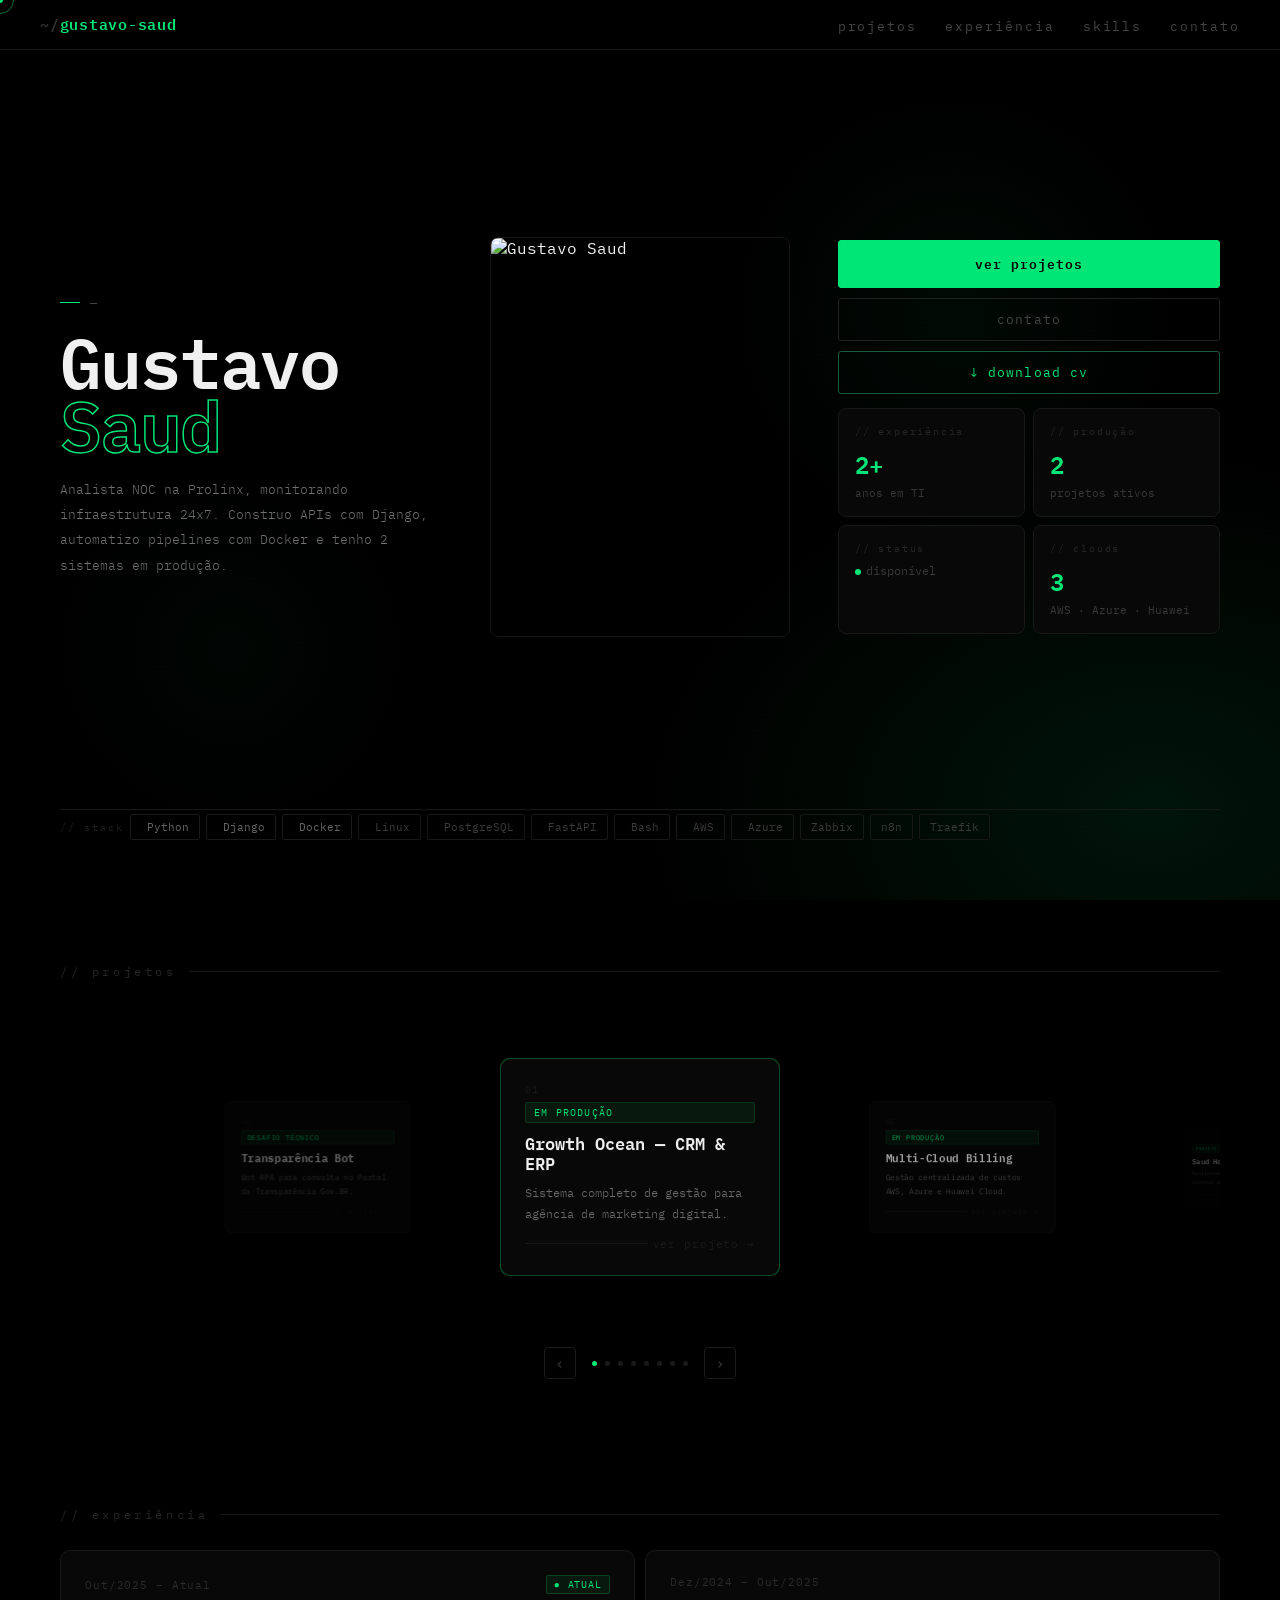
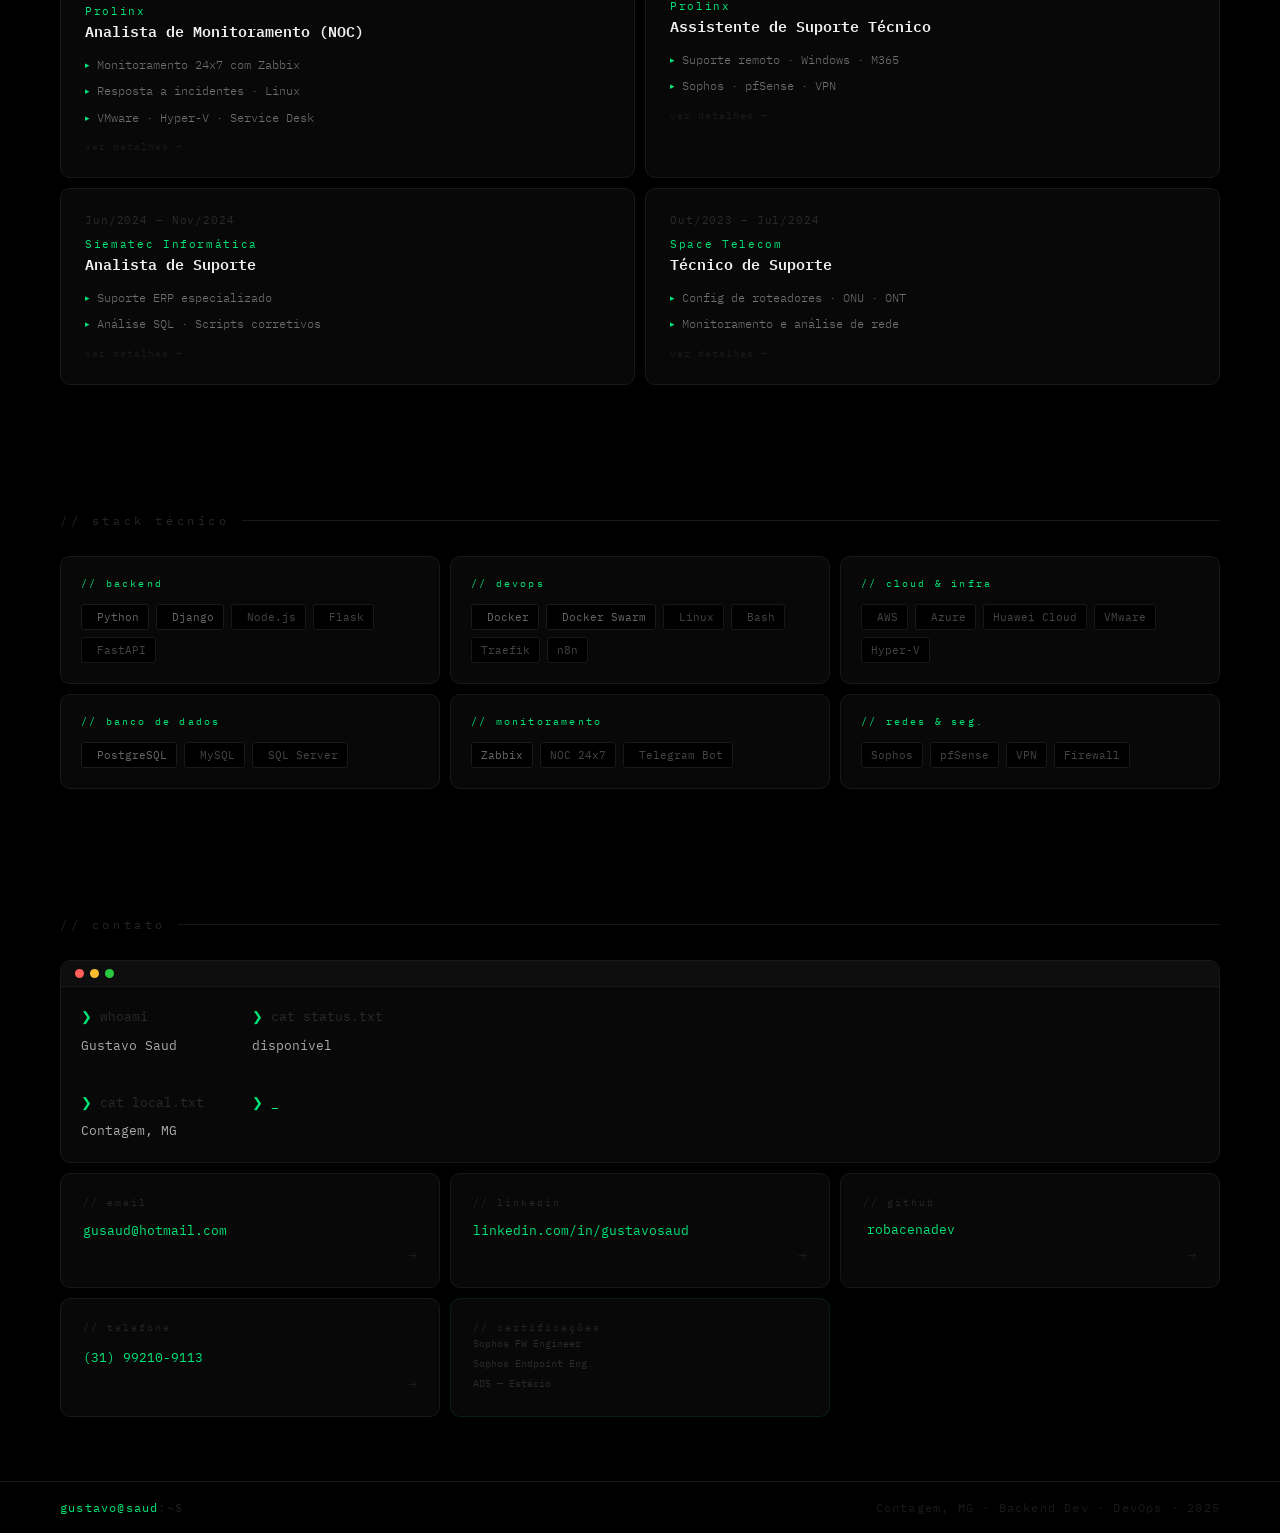
==== commit e6fb27b4: "fix: correção de texto e link da foto." ====
--- a/index.html
+++ b/index.html
@@ -38,7 +38,7 @@
         <div class="h1-o reveal-left" style="transition-delay:.1s">Saud</div>
       </h1>
       <p class="hero-sub reveal-left" style="transition-delay:.15s">
-        Analista NOC Jr. na Prolinx, monitorando infraestrutura 24x7.
+        Analista NOC na Prolinx, monitorando infraestrutura 24x7.
         Construo APIs com Django, automatizo pipelines com Docker
         e tenho 2 sistemas em produção.
       </p>
@@ -46,8 +46,7 @@
 
     <!-- CENTRO: foto -->
     <div class="hero-center reveal" style="transition-delay:.1s">
-      <!-- ⚠️ Substitua pelo link direto da sua foto (i.ibb.co/...) -->
-      <img class="hero-photo" src="COLOQUE_SEU_LINK_AQUI" alt="Gustavo Saud"/>
+      <img class="hero-photo" src="https://i.ibb.co/qMgWtKKs/Whats-App-Image-2026-05-28-at-22-35-43.jpg" alt="Gustavo Saud"/>
     </div>
 
     <!-- DIREITA: botões + stats -->
@@ -123,7 +122,7 @@
       <a href="exp/prolinx-noc.html" class="cb ecard reveal">
         <div class="ecard-period">Out/2025 – Atual <span class="ecard-now">● ATUAL</span></div>
         <div class="ecard-co">Prolinx</div>
-        <div class="ecard-role">Analista de Monitoramento Jr. (NOC)</div>
+        <div class="ecard-role">Analista de Monitoramento (NOC)</div>
         <ul class="ecard-ul">
           <li>Monitoramento 24x7 com Zabbix</li>
           <li>Resposta a incidentes · Linux</li>
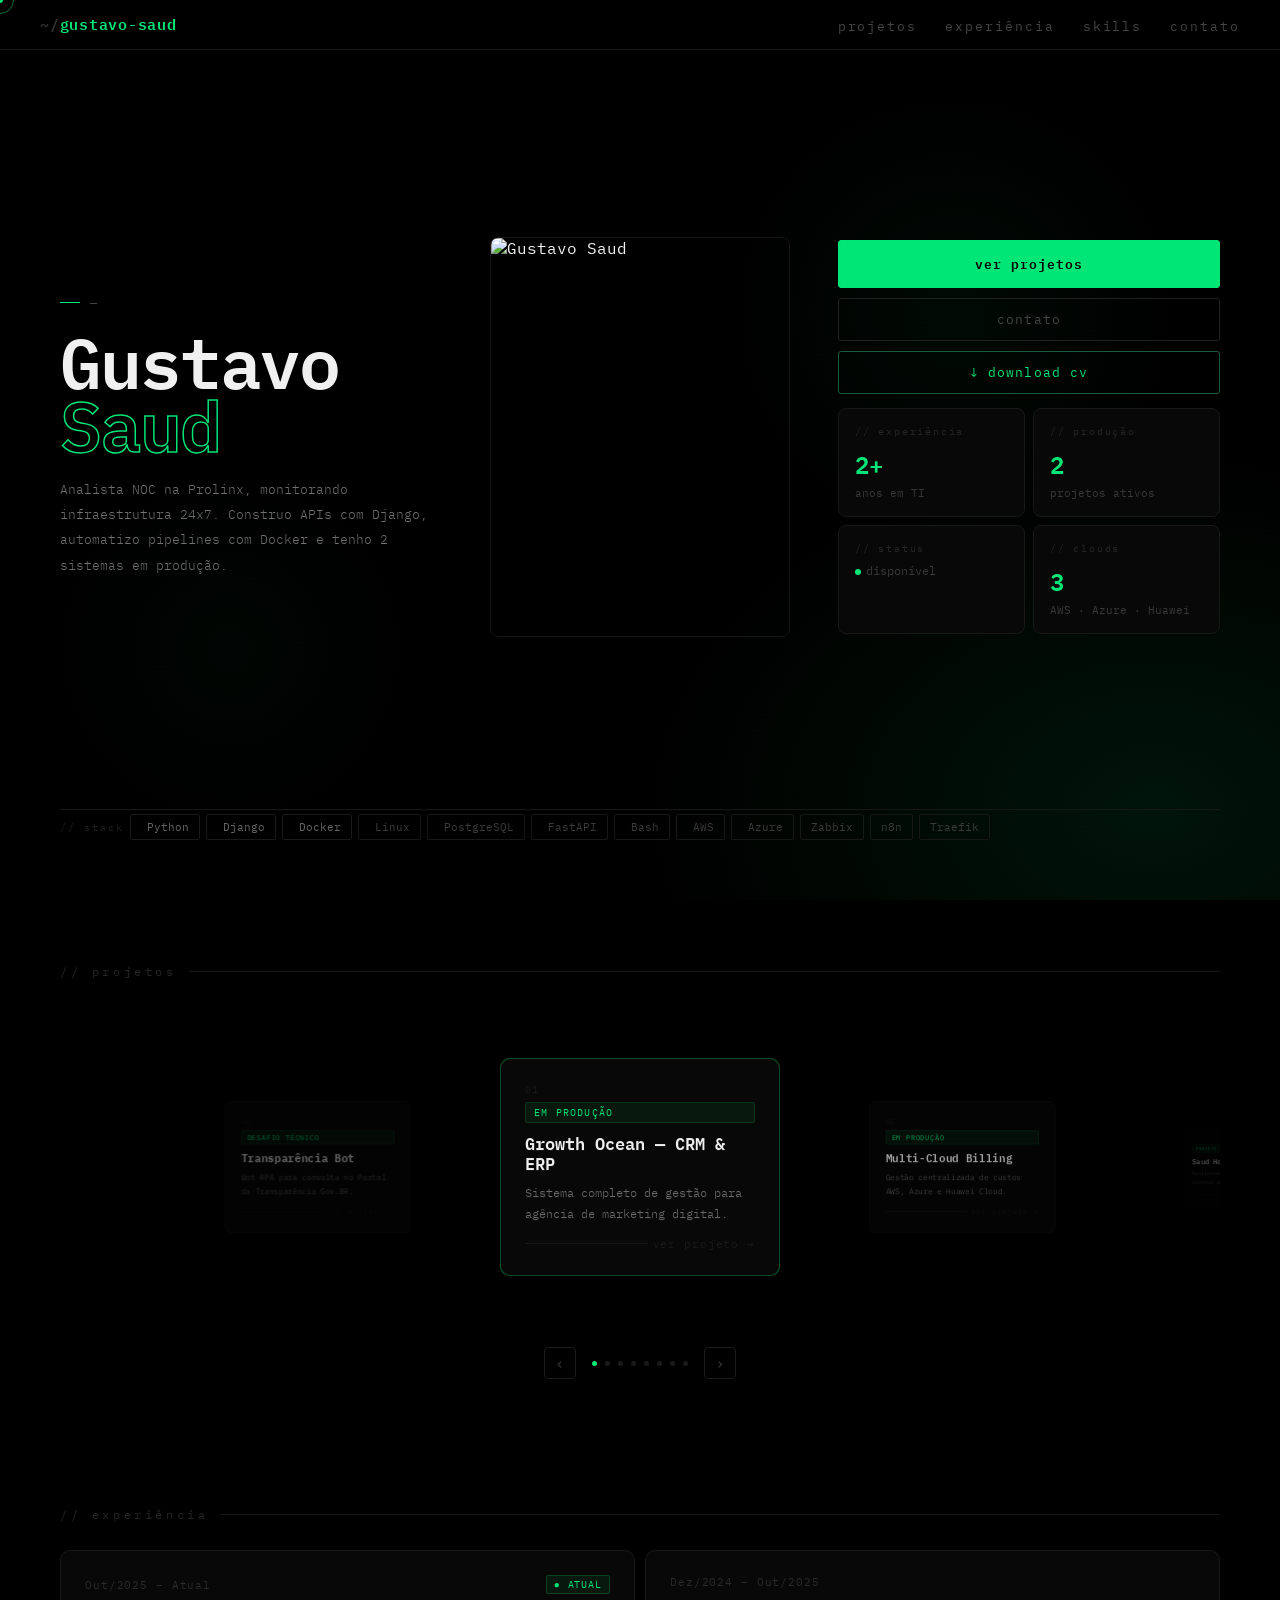
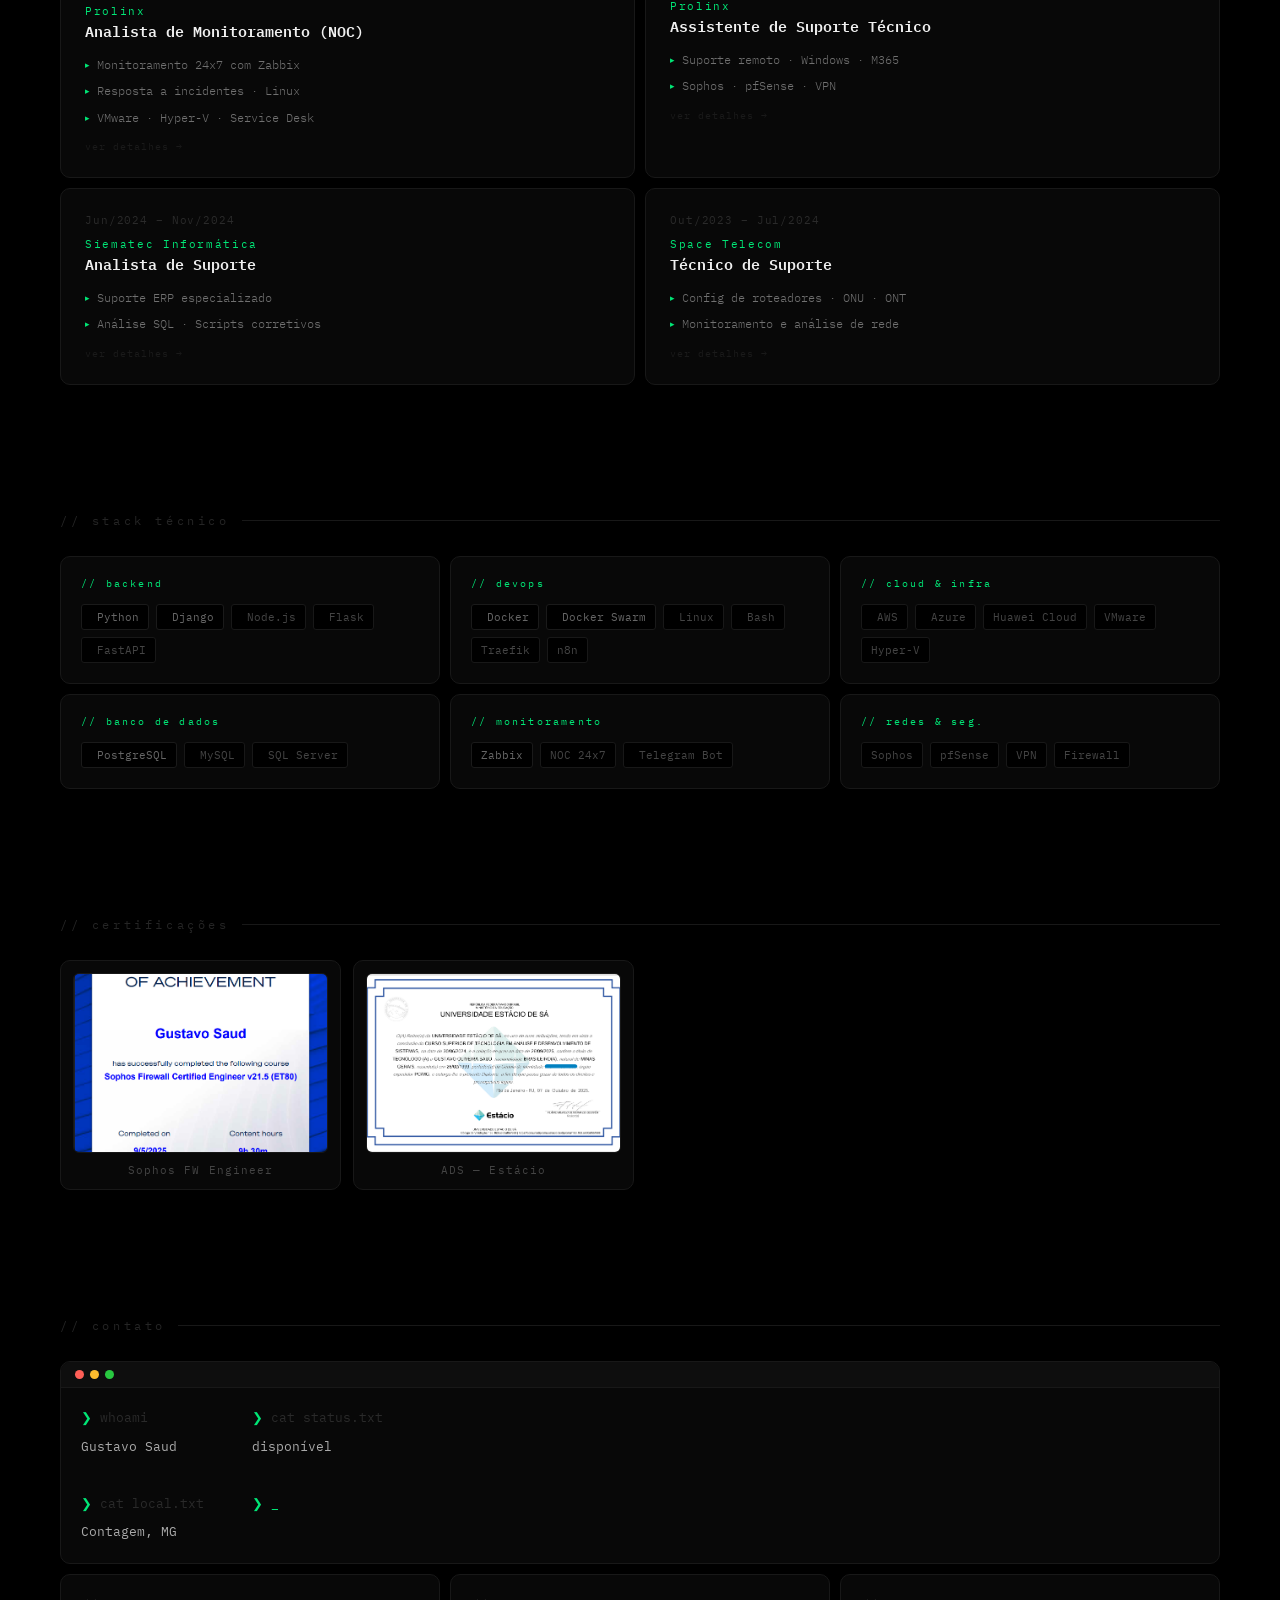
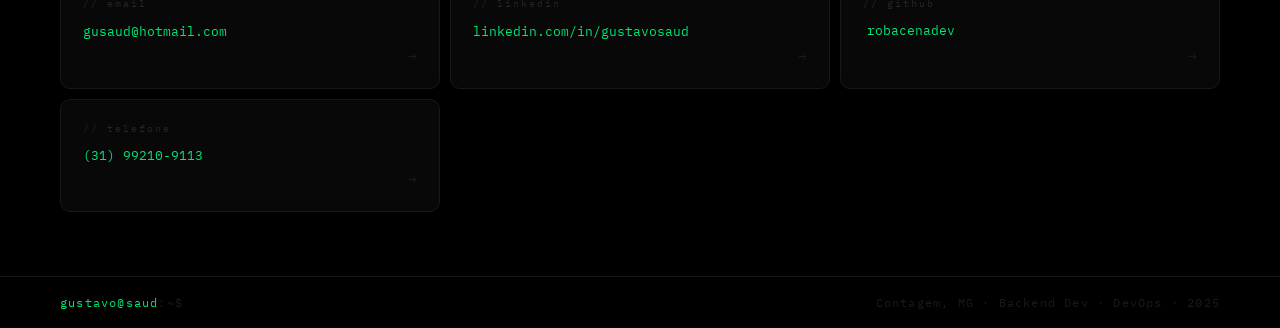
==== commit b97b0cdf: "feat: fotos de certificação" ====
--- a/index.html
+++ b/index.html
@@ -230,6 +230,27 @@
     </div>
   </section>
 
+  <!-- ══ CERTIFICAÇÕES ══ -->
+  <section class="bsec" id="certifications">
+    <div class="sec-label">// certificações</div>
+    <div class="cert-grid">
+      <div class="cb cert-card reveal" data-src="certs/sophos-fw.png">
+        <img src="certs/sophos-fw.png" alt="Sophos FW Engineer" loading="lazy"/>
+        <div class="cert-name">Sophos FW Engineer</div>
+      </div>
+      <div class="cb cert-card reveal" data-src="certs/ads-estacio.png" style="transition-delay:.05s">
+        <img src="certs/ads-estacio.png" alt="ADS — Estácio" loading="lazy"/>
+        <div class="cert-name">ADS — Estácio</div>
+      </div>
+    </div>
+  </section>
+
+  <!-- ══ LIGHTBOX ══ -->
+  <div class="lightbox" id="lightbox">
+    <span class="lightbox-close">×</span>
+    <img class="lightbox-img" id="lightbox-img" alt=""/>
+  </div>
+
   <!-- ══ CONTATO ══ -->
   <section class="bsec" id="contact">
     <div class="sec-label">// contato</div>
@@ -245,7 +266,6 @@
       <a href="https://linkedin.com/in/gustavosaud" target="_blank" class="cb ccard reveal" style="transition-delay:.05s"><div class="ccard-label">// linkedin</div><div class="ccard-val">linkedin.com/in/gustavosaud</div><div class="ccard-arrow">→</div></a>
       <a href="https://github.com/robacenadev" target="_blank" class="cb ccard reveal" style="transition-delay:.1s"><div class="ccard-label">// github</div><div class="ccard-val"><i class="devicon-github-original" style="font-size:14px;margin-right:4px;vertical-align:middle;"></i>robacenadev</div><div class="ccard-arrow">→</div></a>
       <a href="tel:+5531992109113" class="cb ccard reveal" style="transition-delay:.15s"><div class="ccard-label">// telefone</div><div class="ccard-val">(31) 99210-9113</div><div class="ccard-arrow">→</div></a>
-      <div class="cb ccard reveal" style="transition-delay:.2s;border-color:rgba(0,230,118,.1);"><div class="ccard-label">// certificações</div><div style="margin-top:auto;font-size:10px;color:#2a2a2a;line-height:2;">Sophos FW Engineer<br>Sophos Endpoint Eng.<br>ADS — Estácio</div></div>
     </div>
   </section>
 
--- a/css/style.css
+++ b/css/style.css
@@ -169,6 +169,24 @@
 /* ── FOOTER ── */
 footer { border-top:1px solid var(--border); padding:18px 60px; display:flex; justify-content:space-between; position:relative; z-index:10; font-size:12px; color:#1a1a1a; letter-spacing:.1em; }
 footer .g { color:var(--green); }
+
+/* ── CERTIFICAÇÕES ── */
+.cert-grid { display:grid; grid-template-columns:repeat(auto-fill,minmax(260px,1fr)); gap:12px; }
+.cert-card { padding:12px; cursor:pointer; }
+.cert-card img { width:100%; height:180px; object-fit:cover; border-radius:6px; border:1px solid var(--border); display:block; }
+.cert-name { font-size:11px; color:#444; letter-spacing:.1em; margin-top:10px; text-align:center; }
+
+/* ── LIGHTBOX ── */
+.lightbox { display:none; position:fixed; inset:0; z-index:99999; background:rgba(0,0,0,.92); align-items:center; justify-content:center; padding:40px; cursor:zoom-out; }
+.lightbox.show { display:flex; }
+.lightbox-img { max-width:100%; max-height:90vh; border-radius:8px; border:1px solid #1a1a1a; box-shadow:0 20px 60px rgba(0,0,0,.8); }
+.lightbox-close { position:absolute; top:20px; right:28px; font-size:32px; color:#555; cursor:pointer; transition:color .2s; font-family:'IBM Plex Mono',monospace; line-height:1; }
+.lightbox-close:hover { color:var(--green); }
+
+@media(max-width:600px) {
+  .cert-grid { grid-template-columns:1fr; }
+  .lightbox { padding:20px; }
+}
 
 /* ── REVEAL ── */
 .reveal { opacity:0; transform:translateY(22px) scale(.98); transition:opacity .6s cubic-bezier(.16,1,.3,1),transform .6s cubic-bezier(.16,1,.3,1); }
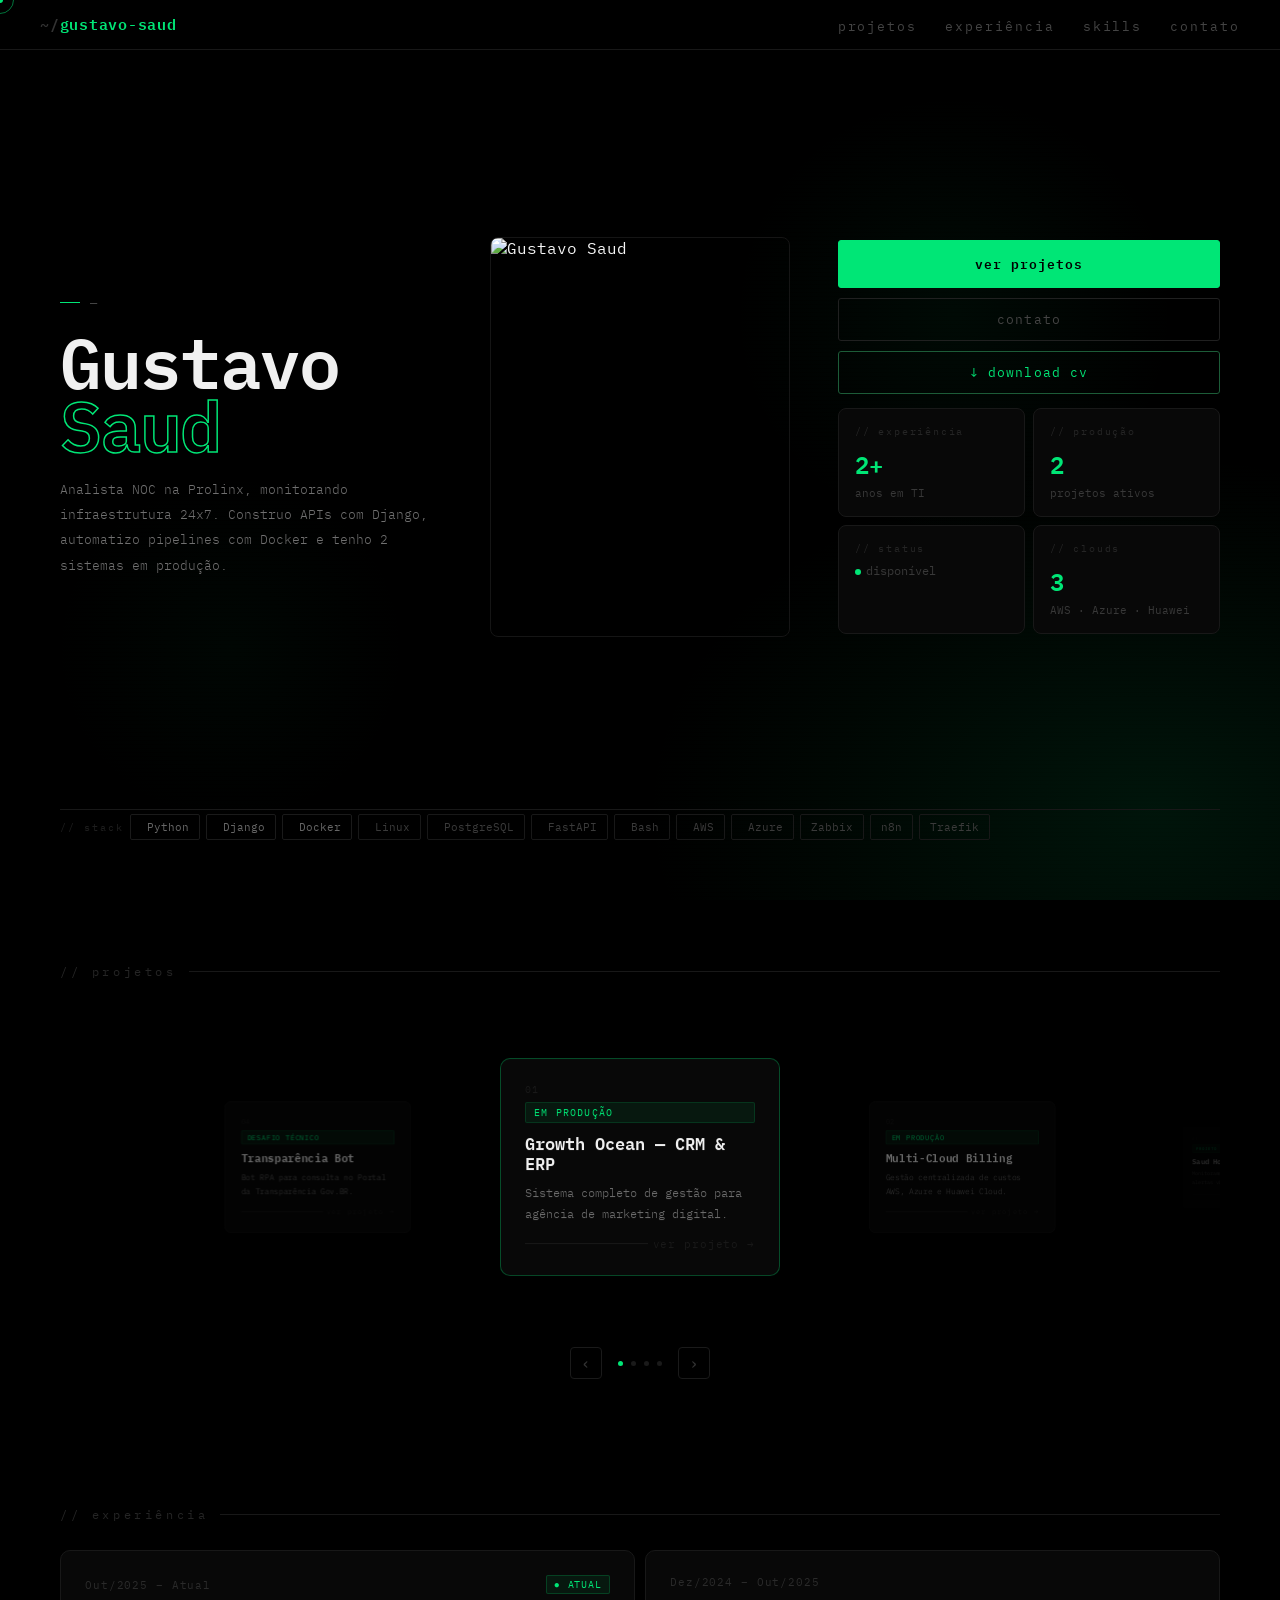
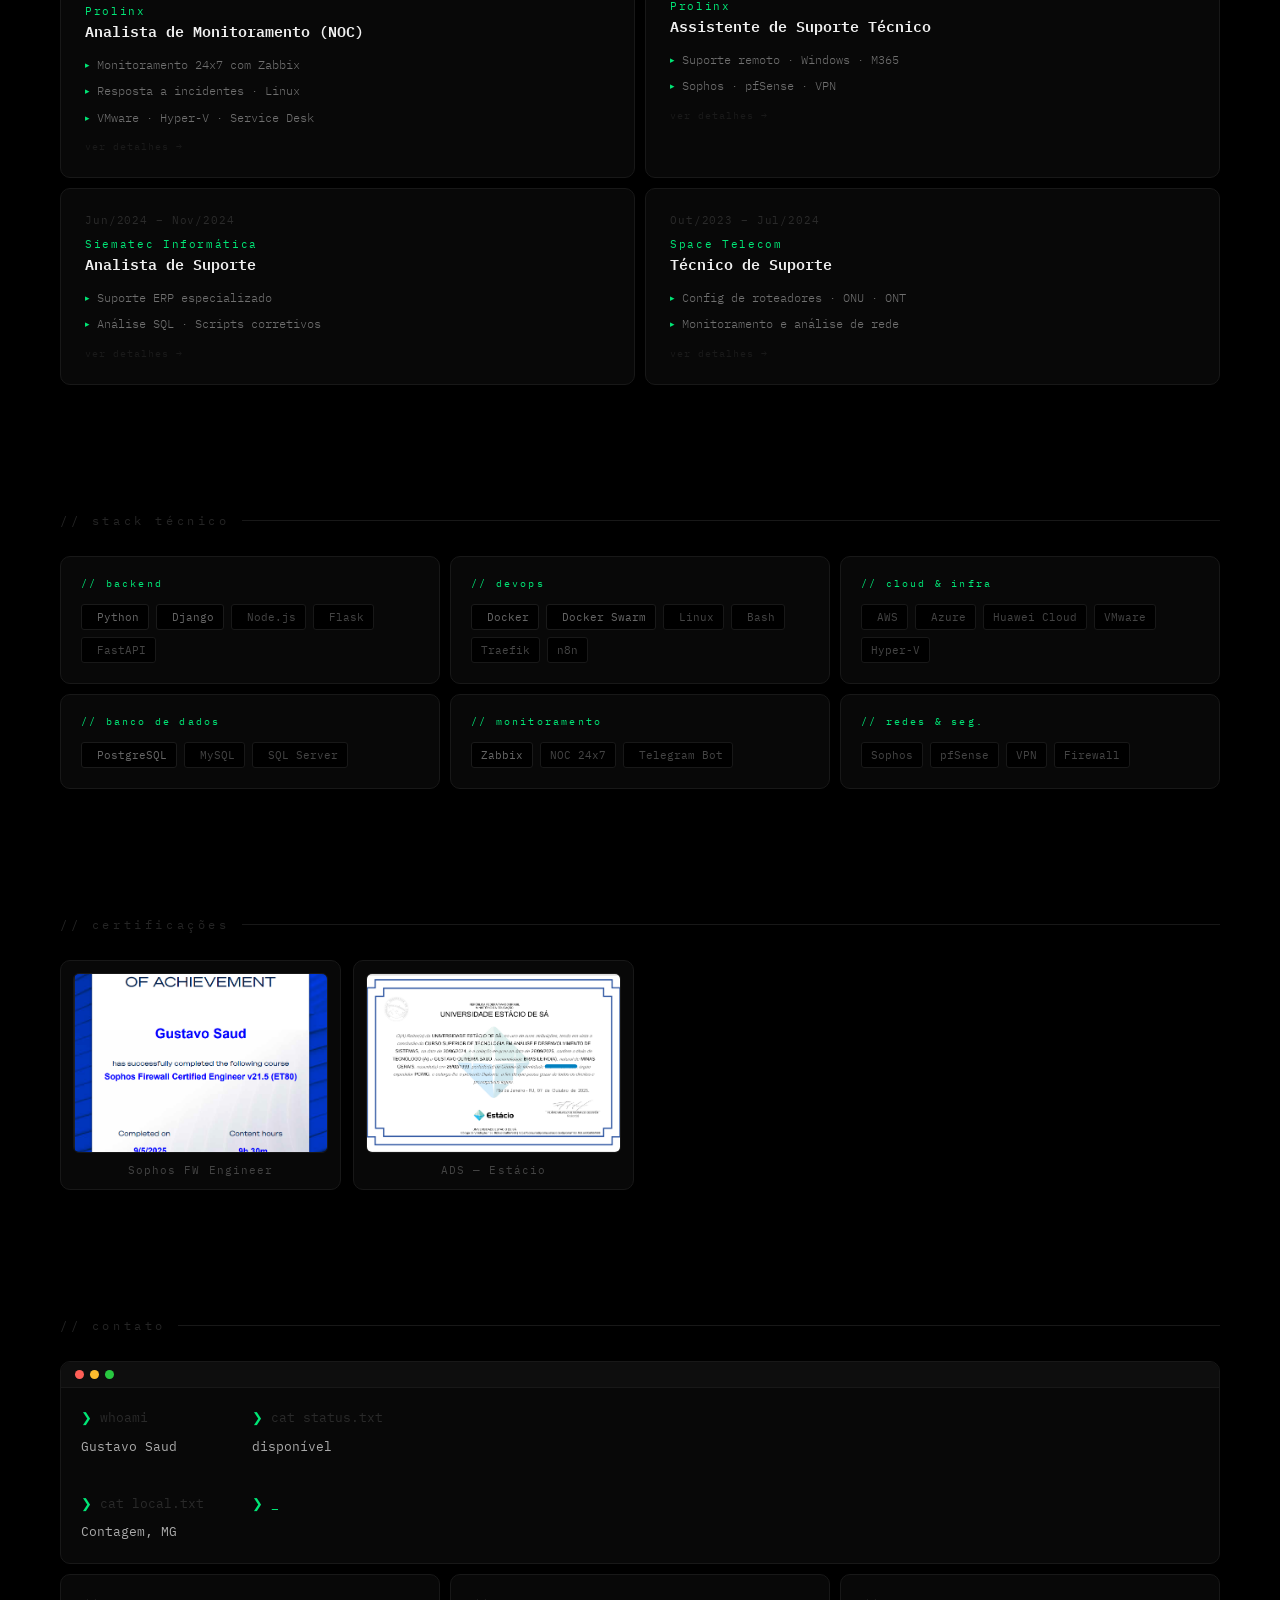
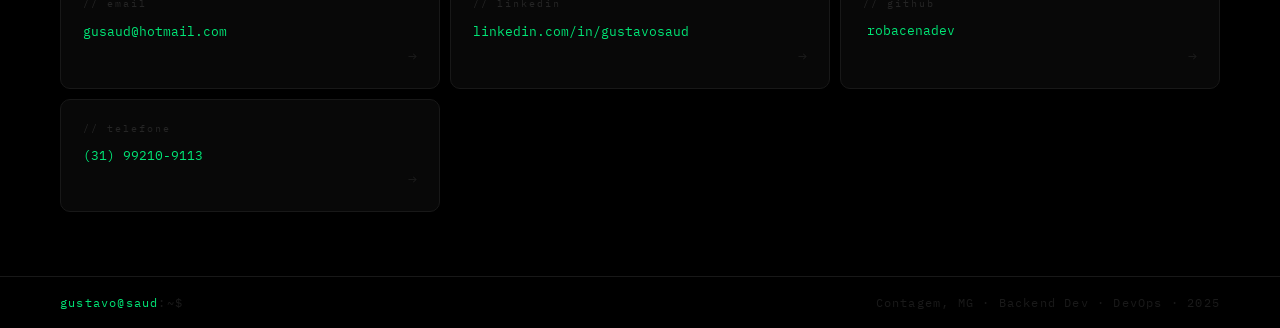
==== commit eaa84faf: "feat: adiciona cursor customizado, página de certificações, menu mobile e SEO" ====
--- a/index.html
+++ b/index.html
@@ -4,6 +4,10 @@
   <meta charset="UTF-8"/>
   <meta name="viewport" content="width=device-width, initial-scale=1.0"/>
   <title>Gustavo Saud — Backend Dev & DevOps</title>
+  <meta name="description" content="Portfolio de Gustavo Saud — Backend Dev & DevOps. Django, Docker, AWS, Azure, monitoramento NOC. 2 sistemas em produção."/>
+  <meta property="og:title" content="Gustavo Saud — Backend Dev & DevOps"/>
+  <meta property="og:description" content="Analista NOC • Django • Docker • 2 sistemas em produção"/>
+  <meta property="og:type" content="website"/>
   <link href="https://fonts.googleapis.com/css2?family=IBM+Plex+Mono:wght@300;400;500;600&display=swap" rel="stylesheet"/>
   <link rel="stylesheet" href="https://cdn.jsdelivr.net/gh/devicons/devicon@v2.16.0/devicon.min.css"/>
   <link rel="stylesheet" href="css/style.css"/>
@@ -17,13 +21,15 @@
 
   <nav>
     <a href="#" class="logo"><span>~/</span>gustavo-saud</a>
-    <ul class="nav-links">
+    <ul class="nav-links" id="nav-links">
       <li><a href="#projects">projetos</a></li>
       <li><a href="#experience">experiência</a></li>
       <li><a href="#skills">skills</a></li>
       <li><a href="#contact">contato</a></li>
     </ul>
+    <button class="menu-btn" id="menu-btn" aria-label="Menu">☰</button>
   </nav>
+  <div class="menu-overlay" id="menu-overlay"></div>
 
   <!-- ══ HERO ══ -->
   <section id="hero">
@@ -275,7 +281,6 @@
   </footer>
 
   <script src="https://cdnjs.cloudflare.com/ajax/libs/typed.js/2.0.16/typed.umd.js"></script>
-  <script src="js/background.js"></script>
   <script src="js/main.js"></script>
 </body>
 </html>
--- a/css/style.css
+++ b/css/style.css
@@ -194,6 +194,21 @@
 .reveal-left { opacity:0; transform:translateX(-22px); transition:opacity .6s cubic-bezier(.16,1,.3,1),transform .6s cubic-bezier(.16,1,.3,1); }
 .reveal-left.vis { opacity:1; transform:none; }
 
+/* ── MOBILE MENU ── */
+.menu-btn { display:none; background:none; border:none; color:#555; font-size:22px; cursor:pointer; padding:4px 8px; transition:color .2s; font-family:'IBM Plex Mono',monospace; }
+.menu-btn:hover { color:var(--green); }
+.menu-overlay { display:none; position:fixed; inset:0; background:rgba(0,0,0,.8); z-index:98; backdrop-filter:blur(6px); }
+
+@media(max-width:900px) {
+  .menu-btn { display:block; }
+  .nav-links { display:none; position:fixed; top:50px; left:0; right:0; background:rgba(0,0,0,.95); border-bottom:1px solid var(--border); flex-direction:column; gap:0; padding:12px 0; z-index:99; backdrop-filter:blur(20px); }
+  .nav-links.open { display:flex; }
+  .nav-links a { display:block; padding:14px 24px; font-size:14px; border-bottom:1px solid var(--border); }
+  .nav-links li { list-style:none; }
+  .nav-links li:last-child a { border-bottom:none; }
+  .menu-overlay.show { display:block; }
+}
+
 /* ── RESPONSIVE ── */
 @media(max-width:1024px) {
   #hero { grid-template-columns:1fr 260px 0.85fr; padding:90px 40px 0; column-gap:32px; }
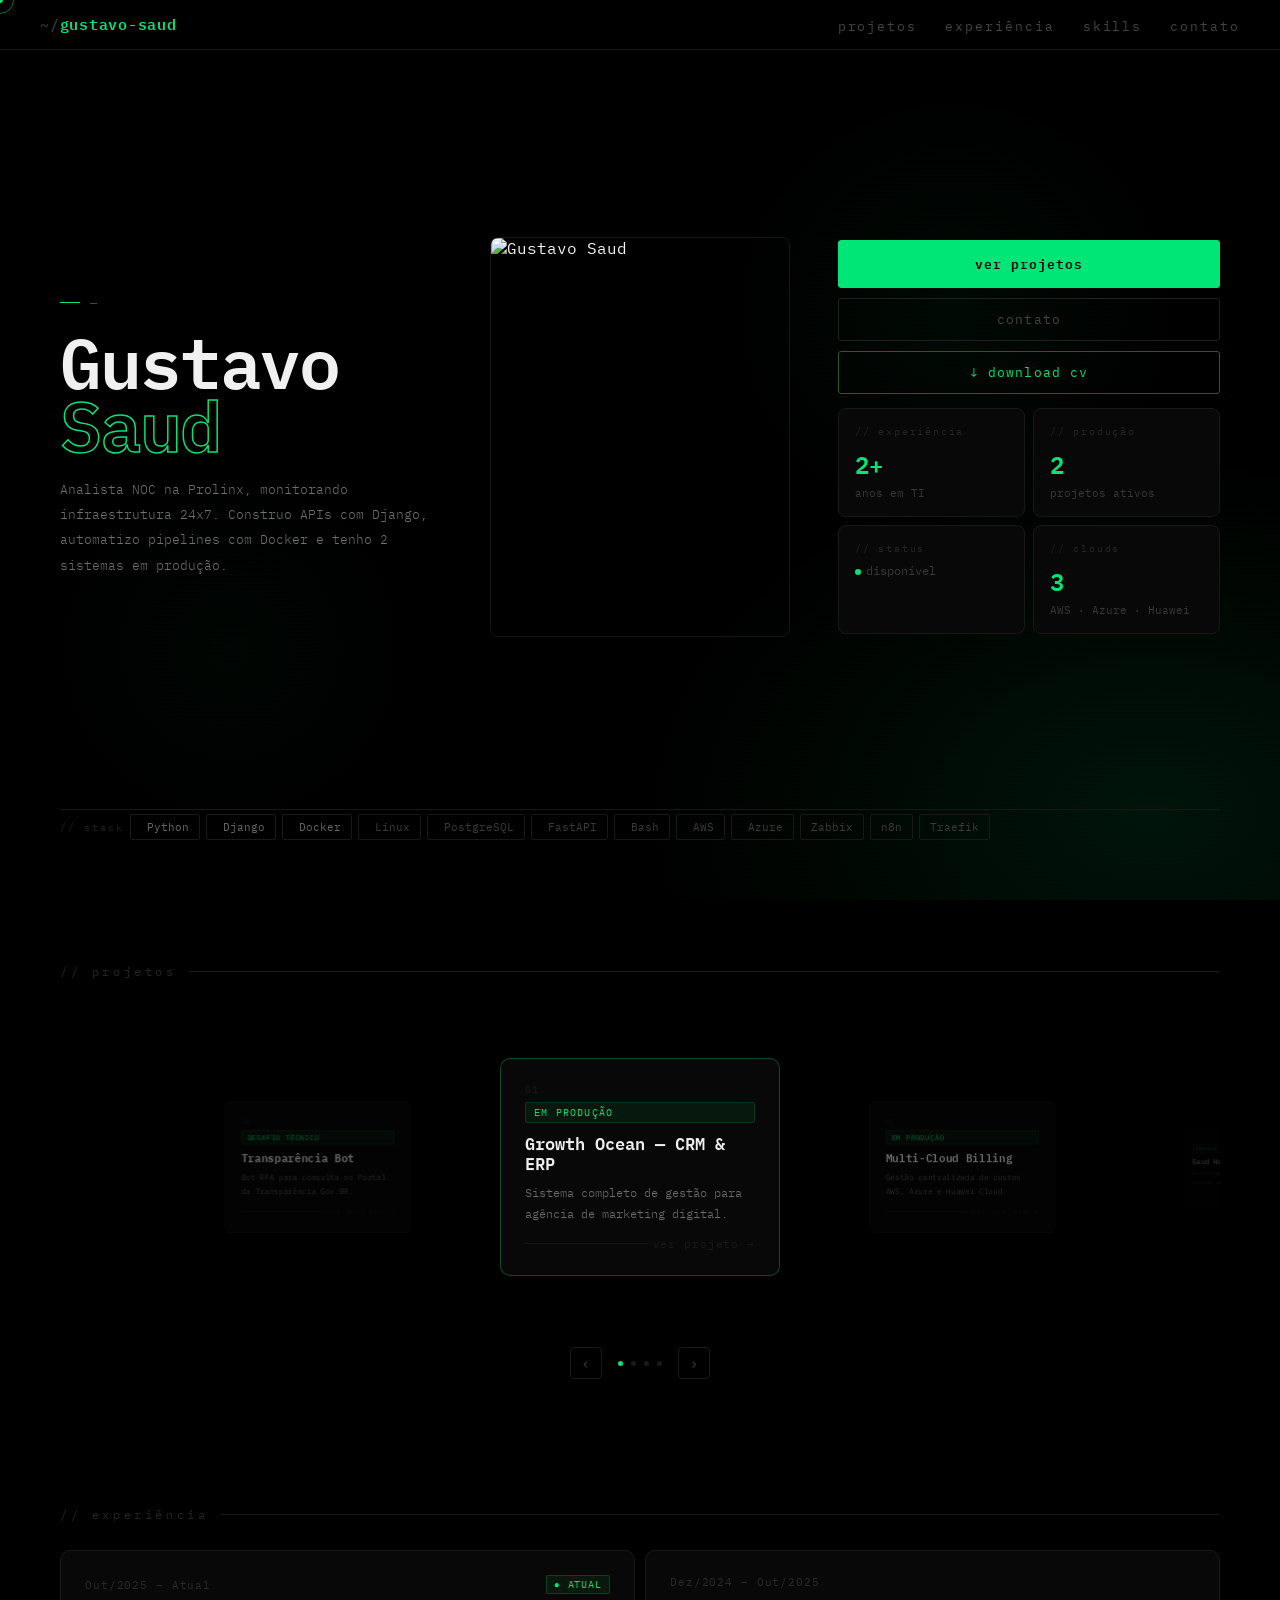
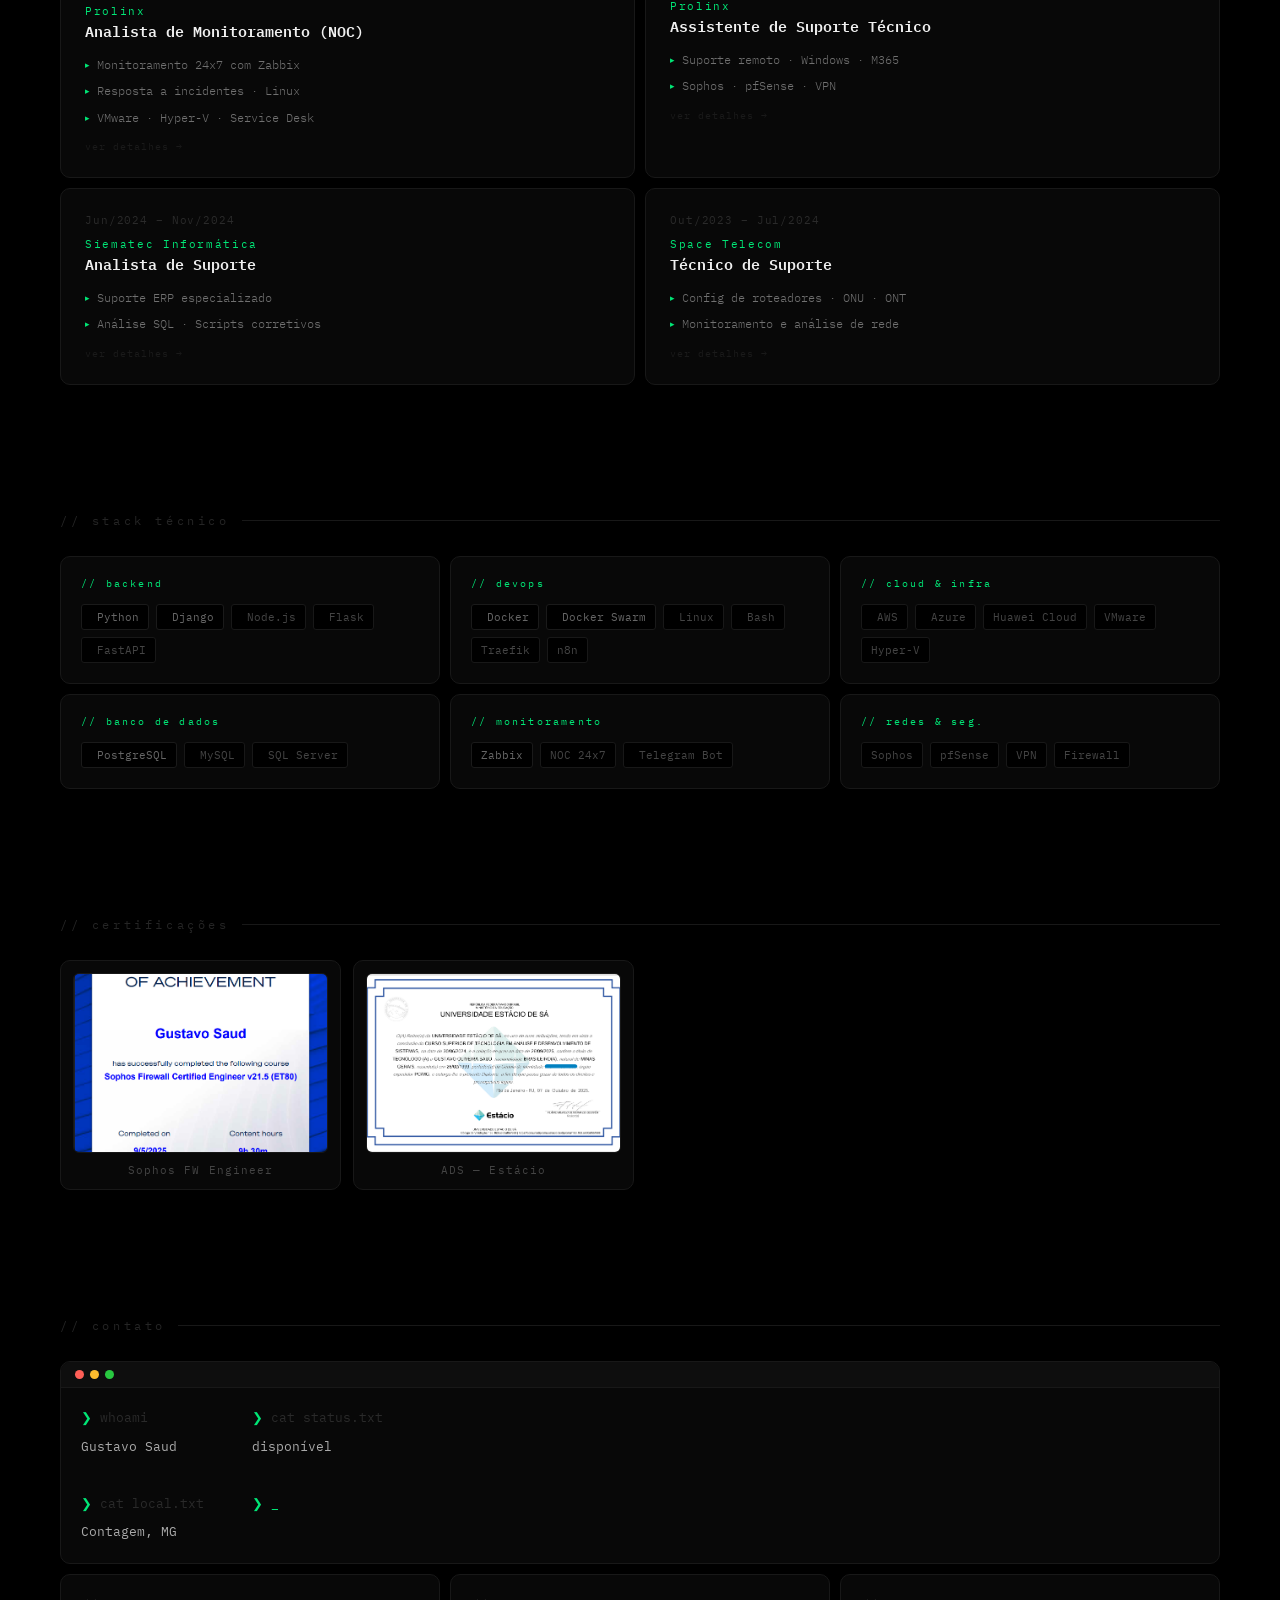
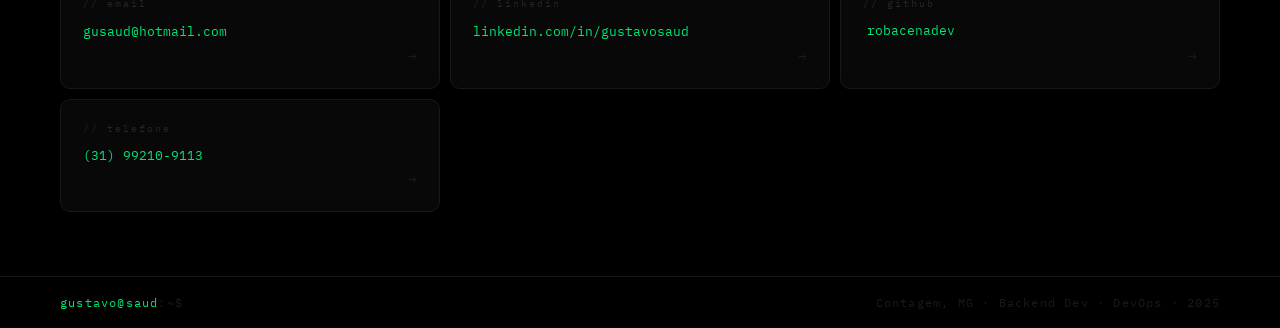
==== commit 543e32f7: "feat: foto do hero no compartilhamento" ====
--- a/index.html
+++ b/index.html
@@ -7,6 +7,7 @@
   <meta name="description" content="Portfolio de Gustavo Saud — Backend Dev & DevOps. Django, Docker, AWS, Azure, monitoramento NOC. 2 sistemas em produção."/>
   <meta property="og:title" content="Gustavo Saud — Backend Dev & DevOps"/>
   <meta property="og:description" content="Analista NOC • Django • Docker • 2 sistemas em produção"/>
+  <meta property="og:image" content="https://i.ibb.co/qMgWtKKs/Whats-App-Image-2026-05-28-at-22-35-43.jpg"/>
   <meta property="og:type" content="website"/>
   <link href="https://fonts.googleapis.com/css2?family=IBM+Plex+Mono:wght@300;400;500;600&display=swap" rel="stylesheet"/>
   <link rel="stylesheet" href="https://cdn.jsdelivr.net/gh/devicons/devicon@v2.16.0/devicon.min.css"/>
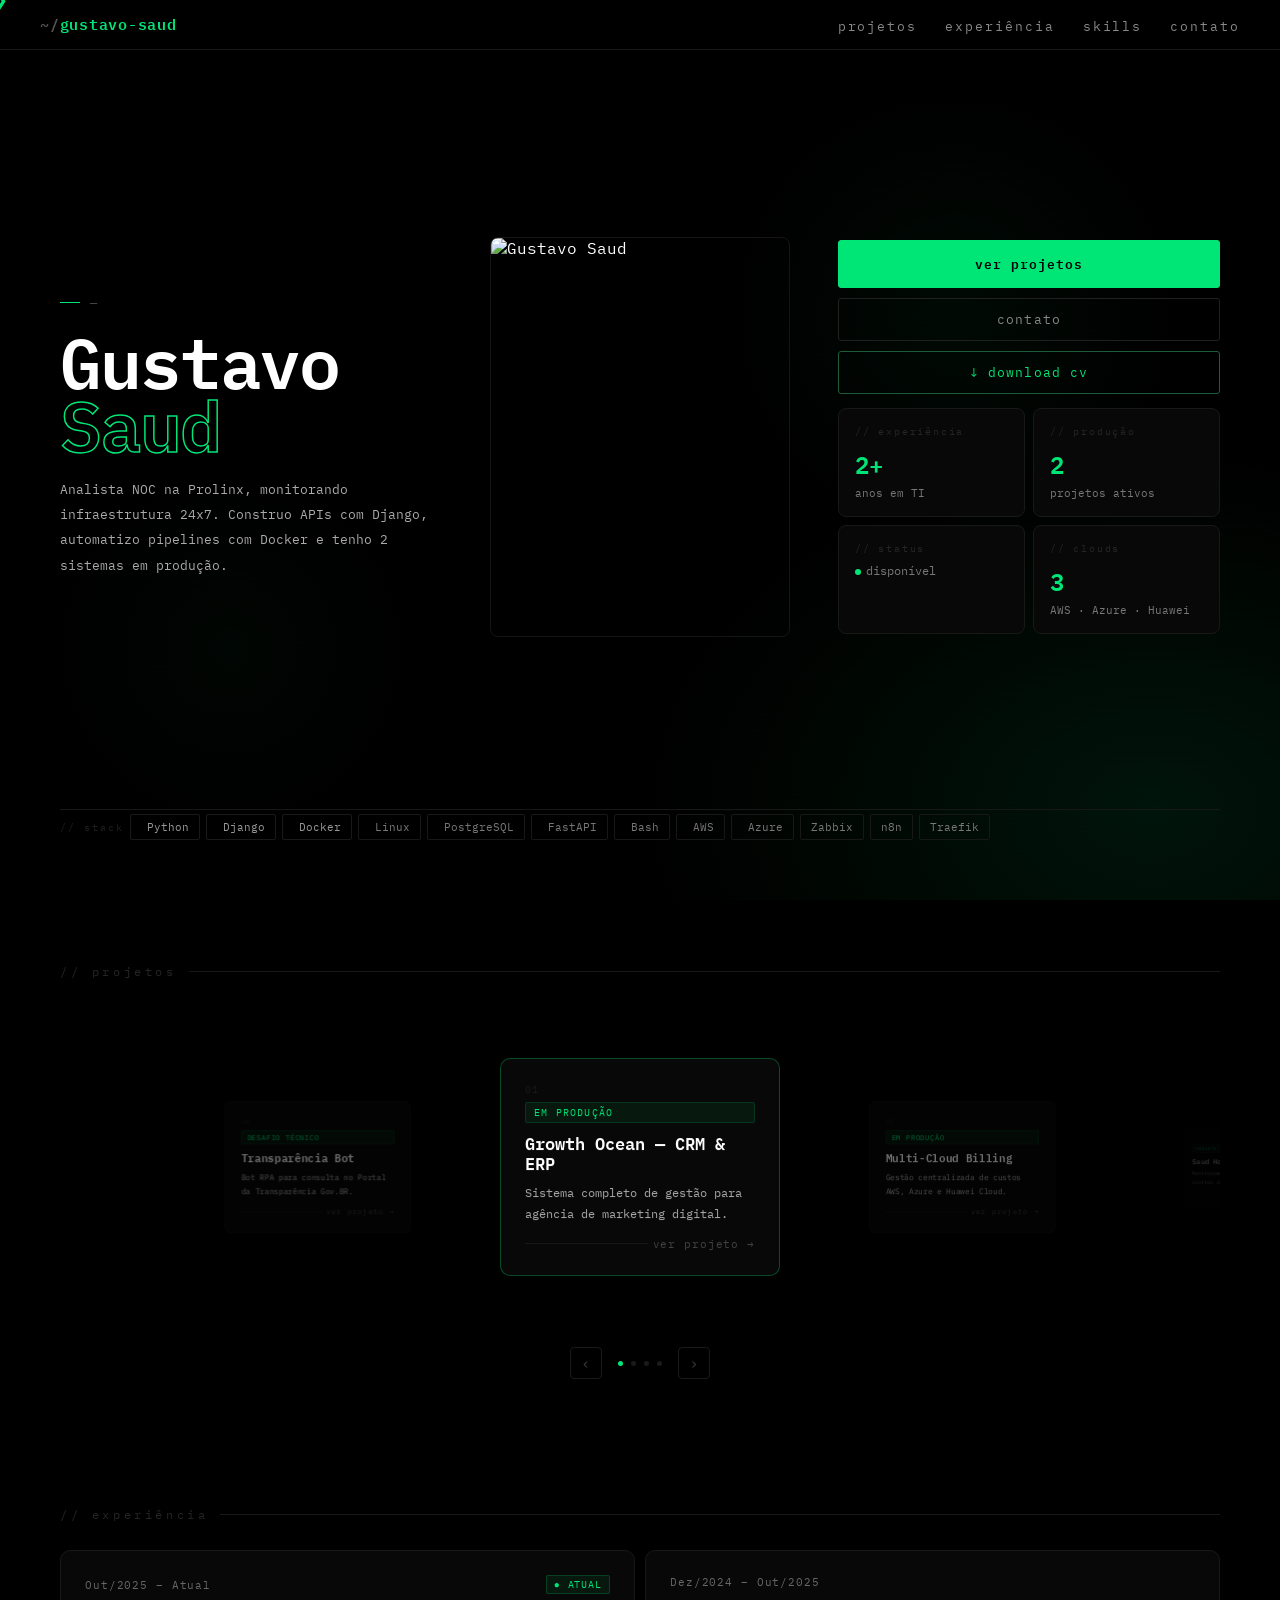
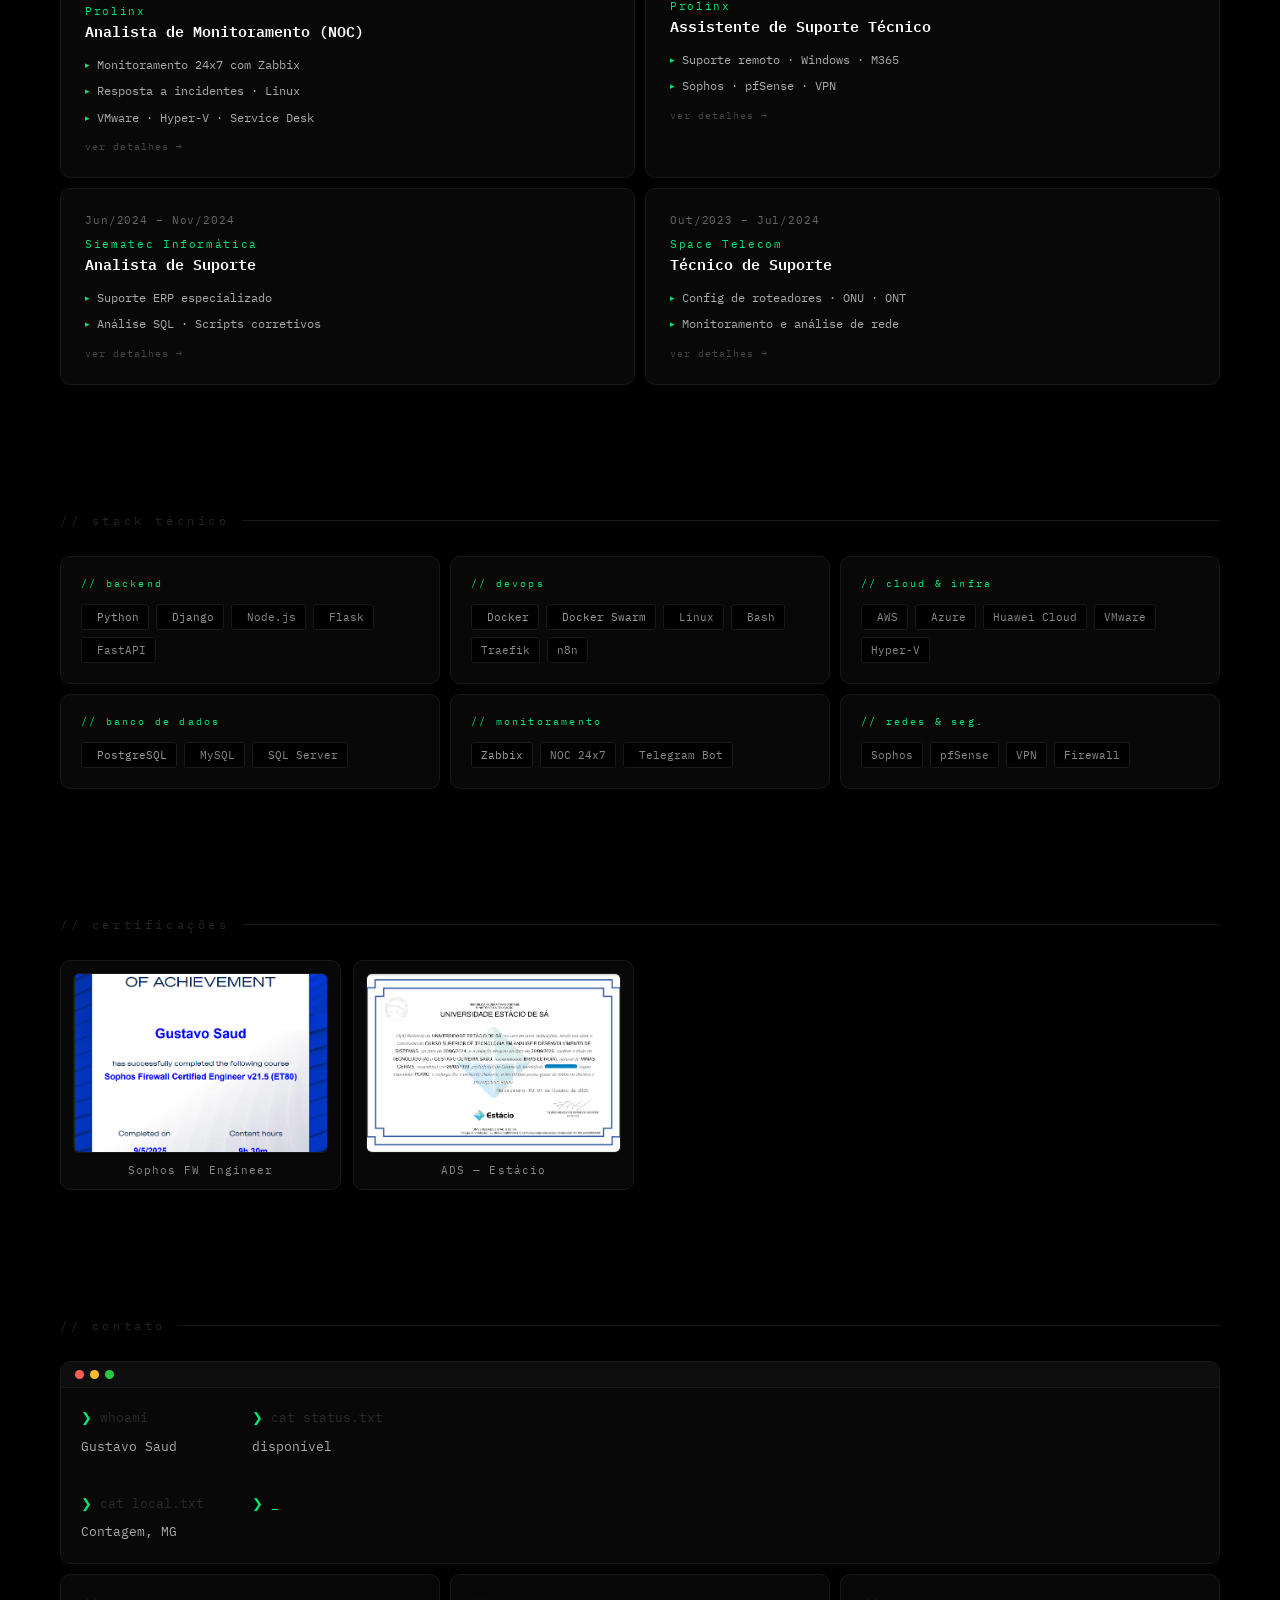
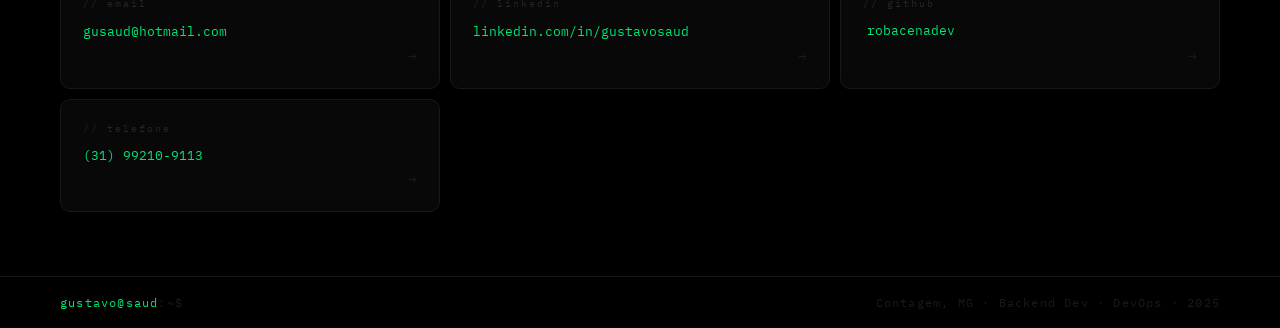
==== commit dfa08ef9: "feat: troca cursor customizado para símbolo de terminal ❯" ====
--- a/index.html
+++ b/index.html
@@ -17,7 +17,7 @@
 
   <div id="progress"></div>
   <div class="bg-glow"><div class="glow-c"></div><div class="glow-tr"></div><div class="glow-bl"></div></div>
-  <div class="cur-dot" id="cdot"></div>
+  <div class="cur-dot" id="cdot">❯</div>
   <div class="cur-ring" id="cring"></div>
 
   <nav>
--- a/css/style.css
+++ b/css/style.css
@@ -5,7 +5,7 @@
 :root {
   --bg:#000; --card:#080808; --card2:#0e0e0e;
   --border:#181818; --green:#00e676; --green2:#00c853;
-  --muted:#1c5c38; --dim:#0a2e1c; --text:#f0f0f0; --sub:#707070;
+  --muted:#1c5c38; --dim:#0a2e1c; --text:#fff; --sub:#aaa;
 }
 
 body { background:var(--bg); color:var(--text); font-family:'IBM Plex Mono',monospace; overflow-x:hidden; }
@@ -24,16 +24,15 @@
 @keyframes breathe { 0%,100%{transform:scale(1);opacity:.6;} 50%{transform:scale(1.22);opacity:1;} }
 
 /* ── CURSOR ── */
-.cur-dot { position:fixed; width:6px; height:6px; background:var(--green); border-radius:50%; pointer-events:none; z-index:9999; transform:translate(-50%,-50%); transition:transform .1s; }
-.cur-ring { position:fixed; width:28px; height:28px; border:1.5px solid rgba(0,230,118,.5); border-radius:50%; pointer-events:none; z-index:9998; transform:translate(-50%,-50%); transition:width .2s,height .2s,border-color .2s; }
-.cur-ring.hover { width:44px; height:44px; border-color:var(--green); }
+.cur-dot { position:fixed; pointer-events:none; z-index:9999; font-size:18px; color:var(--green); line-height:1; transform:translate(-50%,-50%); font-family:'IBM Plex Mono',monospace; transition:color .15s; }
+.cur-ring { display:none; }
 
 /* ── NAV ── */
 nav { position:fixed; top:0; left:0; right:0; z-index:300; display:flex; align-items:center; justify-content:space-between; padding:0 40px; height:50px; background:rgba(0,0,0,.92); border-bottom:1px solid var(--border); backdrop-filter:blur(20px); }
 .logo { font-size:15px; font-weight:600; color:var(--green); letter-spacing:.05em; text-decoration:none; }
-.logo span { color:#333; }
+.logo span { color:#555; }
 .nav-links { display:flex; gap:28px; list-style:none; }
-.nav-links a { font-size:13px; color:#444; text-decoration:none; letter-spacing:.15em; transition:color .2s; position:relative; padding-bottom:2px; }
+.nav-links a { font-size:13px; color:#888; text-decoration:none; letter-spacing:.15em; transition:color .2s; position:relative; padding-bottom:2px; }
 .nav-links a::after { content:''; position:absolute; bottom:0; left:0; width:0; height:1px; background:var(--green); transition:width .3s; }
 .nav-links a:hover,.nav-links a.active { color:var(--green); }
 .nav-links a:hover::after,.nav-links a.active::after { width:100%; }
@@ -52,7 +51,7 @@
 .h1-s { color:var(--text); }
 .h1-o { color:transparent; -webkit-text-stroke:1.5px var(--green); }
 
-.hero-sub { font-size:13px; color:var(--sub); line-height:1.95; font-weight:300; }
+.hero-sub { font-size:13px; color:var(--sub); line-height:1.95; font-weight:400; }
 
 .hero-center { display:flex; align-items:center; justify-content:center; align-self:center; }
 .hero-photo { width:100%; height:400px; object-fit:cover; object-position:center top; display:block; border-radius:8px; filter:grayscale(15%) contrast(1.05); border:1px solid #1a1a1a; }
@@ -67,24 +66,24 @@
 .hcard:hover::before { opacity:1; }
 .hcard-label { font-size:10px; color:#252525; letter-spacing:.18em; margin-bottom:7px; }
 .hcard-val { font-size:24px; font-weight:600; color:var(--green); letter-spacing:-.02em; }
-.hcard-sub { font-size:11px; color:#383838; margin-top:3px; }
+.hcard-sub { font-size:11px; color:#777; margin-top:3px; }
 .sdot { display:inline-block; width:6px; height:6px; border-radius:50%; background:var(--green); margin-right:5px; animation:pdot 2s ease-in-out infinite; }
 @keyframes pdot { 0%,100%{box-shadow:0 0 0 0 rgba(0,230,118,.5);} 50%{box-shadow:0 0 0 5px rgba(0,230,118,0);} }
 
 /* ── HERO BOTTOM ── */
 .hero-bottom { grid-column:1 / -1; padding:36px 0 60px; display:flex; flex-direction:column; gap:14px; }
 .hero-tech-strip { display:flex; gap:6px; flex-wrap:wrap; align-items:center; padding-top:4px; border-top:1px solid var(--border); }
-.tech-badge { display:flex; align-items:center; gap:6px; font-size:11px; color:#3a3a3a; border:1px solid var(--border); background:transparent; padding:5px 10px; border-radius:2px; transition:all .2s; }
+.tech-badge { display:flex; align-items:center; gap:6px; font-size:11px; color:#777; border:1px solid var(--border); background:transparent; padding:5px 10px; border-radius:2px; transition:all .2s; }
 .tech-badge i { font-size:14px; }
 .tech-badge:hover { color:var(--green); border-color:var(--muted); }
-.tech-badge.on { color:#666; border-color:#1a1a1a; }
+.tech-badge.on { color:#999; border-color:#1a1a1a; }
 .tech-strip-label { font-size:10px; color:#1e1e1e; letter-spacing:.2em; }
 
 /* ── BUTTONS ── */
 .btn { font-family:'IBM Plex Mono',monospace; font-size:13px; letter-spacing:.08em; padding:12px 22px; border-radius:3px; text-decoration:none; transition:all .25s; display:inline-flex; align-items:center; gap:8px; }
 .btn-p { background:var(--green); color:#000; font-weight:600; border:1px solid var(--green); }
 .btn-p:hover { background:transparent; color:var(--green); }
-.btn-g { border:1px solid #202020; color:#444; }
+.btn-g { border:1px solid #202020; color:#888; }
 .btn-g:hover { border-color:var(--green); color:var(--green); }
 .btn-cv { border:1px solid var(--muted); color:var(--green); }
 .btn-cv:hover { background:rgba(0,230,118,.06); }
@@ -108,8 +107,8 @@
 .slide-badge { font-size:10px; color:var(--green); background:rgba(0,230,118,.07); border:1px solid rgba(0,230,118,.15); padding:3px 8px; border-radius:2px; margin-bottom:10px; letter-spacing:.12em; display:inline-block; }
 .slide-num { font-size:10px; color:#1a1a1a; margin-bottom:6px; letter-spacing:.1em; }
 .slide-name { font-size:17px; font-weight:600; color:var(--text); margin-bottom:8px; line-height:1.2; }
-.slide-desc { font-size:12px; color:var(--sub); line-height:1.8; font-weight:300; flex:1; }
-.slide-hint { font-size:11px; color:#1a1a1a; margin-top:12px; letter-spacing:.08em; display:flex; align-items:center; gap:5px; transition:color .2s; }
+.slide-desc { font-size:12px; color:var(--sub); line-height:1.8; font-weight:400; flex:1; }
+.slide-hint { font-size:11px; color:#444; margin-top:12px; letter-spacing:.08em; display:flex; align-items:center; gap:5px; transition:color .2s; }
 .slide-hint::before { content:''; flex:1; height:1px; background:var(--border); }
 .proj-slide:hover .slide-hint { color:var(--green); }
 
@@ -125,25 +124,25 @@
 .ecard { padding:24px; text-decoration:none; display:block; }
 .ecard::before { content:''; position:absolute; left:0; top:0; bottom:0; width:2px; background:var(--green); transform:scaleY(0); transform-origin:bottom; transition:transform .4s ease; }
 .ecard:hover::before { transform:scaleY(1); }
-.ecard-period { font-size:11px; color:#2a2a2a; letter-spacing:.08em; margin-bottom:10px; display:flex; justify-content:space-between; align-items:center; }
+.ecard-period { font-size:11px; color:#666; letter-spacing:.08em; margin-bottom:10px; display:flex; justify-content:space-between; align-items:center; }
 .ecard-now { font-size:10px; color:var(--green); background:rgba(0,230,118,.07); border:1px solid rgba(0,230,118,.2); padding:2px 7px; border-radius:2px; }
 .ecard-co { font-size:11px; color:var(--green); letter-spacing:.15em; margin-bottom:4px; }
 .ecard-role { font-size:15px; font-weight:600; color:var(--text); margin-bottom:12px; line-height:1.3; }
 .ecard-ul { list-style:none; display:flex; flex-direction:column; gap:5px; }
-.ecard-ul li { font-size:12px; color:var(--sub); line-height:1.8; padding-left:12px; position:relative; font-weight:300; }
+.ecard-ul li { font-size:12px; color:var(--sub); line-height:1.8; padding-left:12px; position:relative; font-weight:400; }
 .ecard-ul li::before { content:'▸'; position:absolute; left:0; color:var(--green); font-size:9px; top:3px; }
-.ecard-hint { font-size:10px; color:#1a1a1a; margin-top:12px; letter-spacing:.1em; }
+.ecard-hint { font-size:10px; color:#444; margin-top:12px; letter-spacing:.1em; }
 
 /* ── SKILLS ── */
 .skills-grid { display:grid; grid-template-columns:repeat(3,1fr); gap:10px; }
 .scard { padding:20px; }
 .scard-title { font-size:10px; color:var(--green); letter-spacing:.22em; margin-bottom:14px; }
 .skill-items { display:flex; flex-wrap:wrap; gap:7px; }
-.skill-item { display:flex; align-items:center; gap:6px; font-size:11px; color:#444; border:1px solid var(--border); background:var(--bg); padding:5px 9px; border-radius:3px; transition:all .2s; }
+.skill-item { display:flex; align-items:center; gap:6px; font-size:11px; color:#888; border:1px solid var(--border); background:var(--bg); padding:5px 9px; border-radius:3px; transition:all .2s; }
 .skill-item i { font-size:15px; transition:transform .2s; }
 .skill-item:hover { color:var(--green); border-color:var(--muted); }
 .skill-item:hover i { transform:scale(1.15); }
-.skill-item.hot { color:#666; border-color:#1a1a1a; }
+.skill-item.hot { color:#999; border-color:#1a1a1a; }
 .devicon-linux-plain,.devicon-bash-plain,.devicon-flask-original,.devicon-flask-original.colored,.devicon-microsoftsqlserver-plain,.devicon-github-original,.devicon-django-plain { color:#7a9a80; }
 .skill-item i:not([class*="colored"]) { color:#4a6a54; }
 .skill-item i.colored { filter:brightness(1.15) saturate(.9); }
@@ -174,7 +173,7 @@
 .cert-grid { display:grid; grid-template-columns:repeat(auto-fill,minmax(260px,1fr)); gap:12px; }
 .cert-card { padding:12px; cursor:pointer; }
 .cert-card img { width:100%; height:180px; object-fit:cover; border-radius:6px; border:1px solid var(--border); display:block; }
-.cert-name { font-size:11px; color:#444; letter-spacing:.1em; margin-top:10px; text-align:center; }
+.cert-name { font-size:11px; color:#888; letter-spacing:.1em; margin-top:10px; text-align:center; }
 
 /* ── LIGHTBOX ── */
 .lightbox { display:none; position:fixed; inset:0; z-index:99999; background:rgba(0,0,0,.92); align-items:center; justify-content:center; padding:40px; cursor:zoom-out; }
@@ -214,7 +213,7 @@
   #hero { grid-template-columns:1fr 260px 0.85fr; padding:90px 40px 0; column-gap:32px; }
 }
 @media(max-width:900px) {
-  *{cursor:auto;} .cur-dot,.cur-ring{display:none;}
+  *{cursor:auto;} .cur-dot{display:none;}
   nav{padding:0 20px;} .nav-links{display:none;}
   .bsec{padding:48px 24px;}
   footer{padding:18px 24px; flex-direction:column; gap:4px; text-align:center;}
